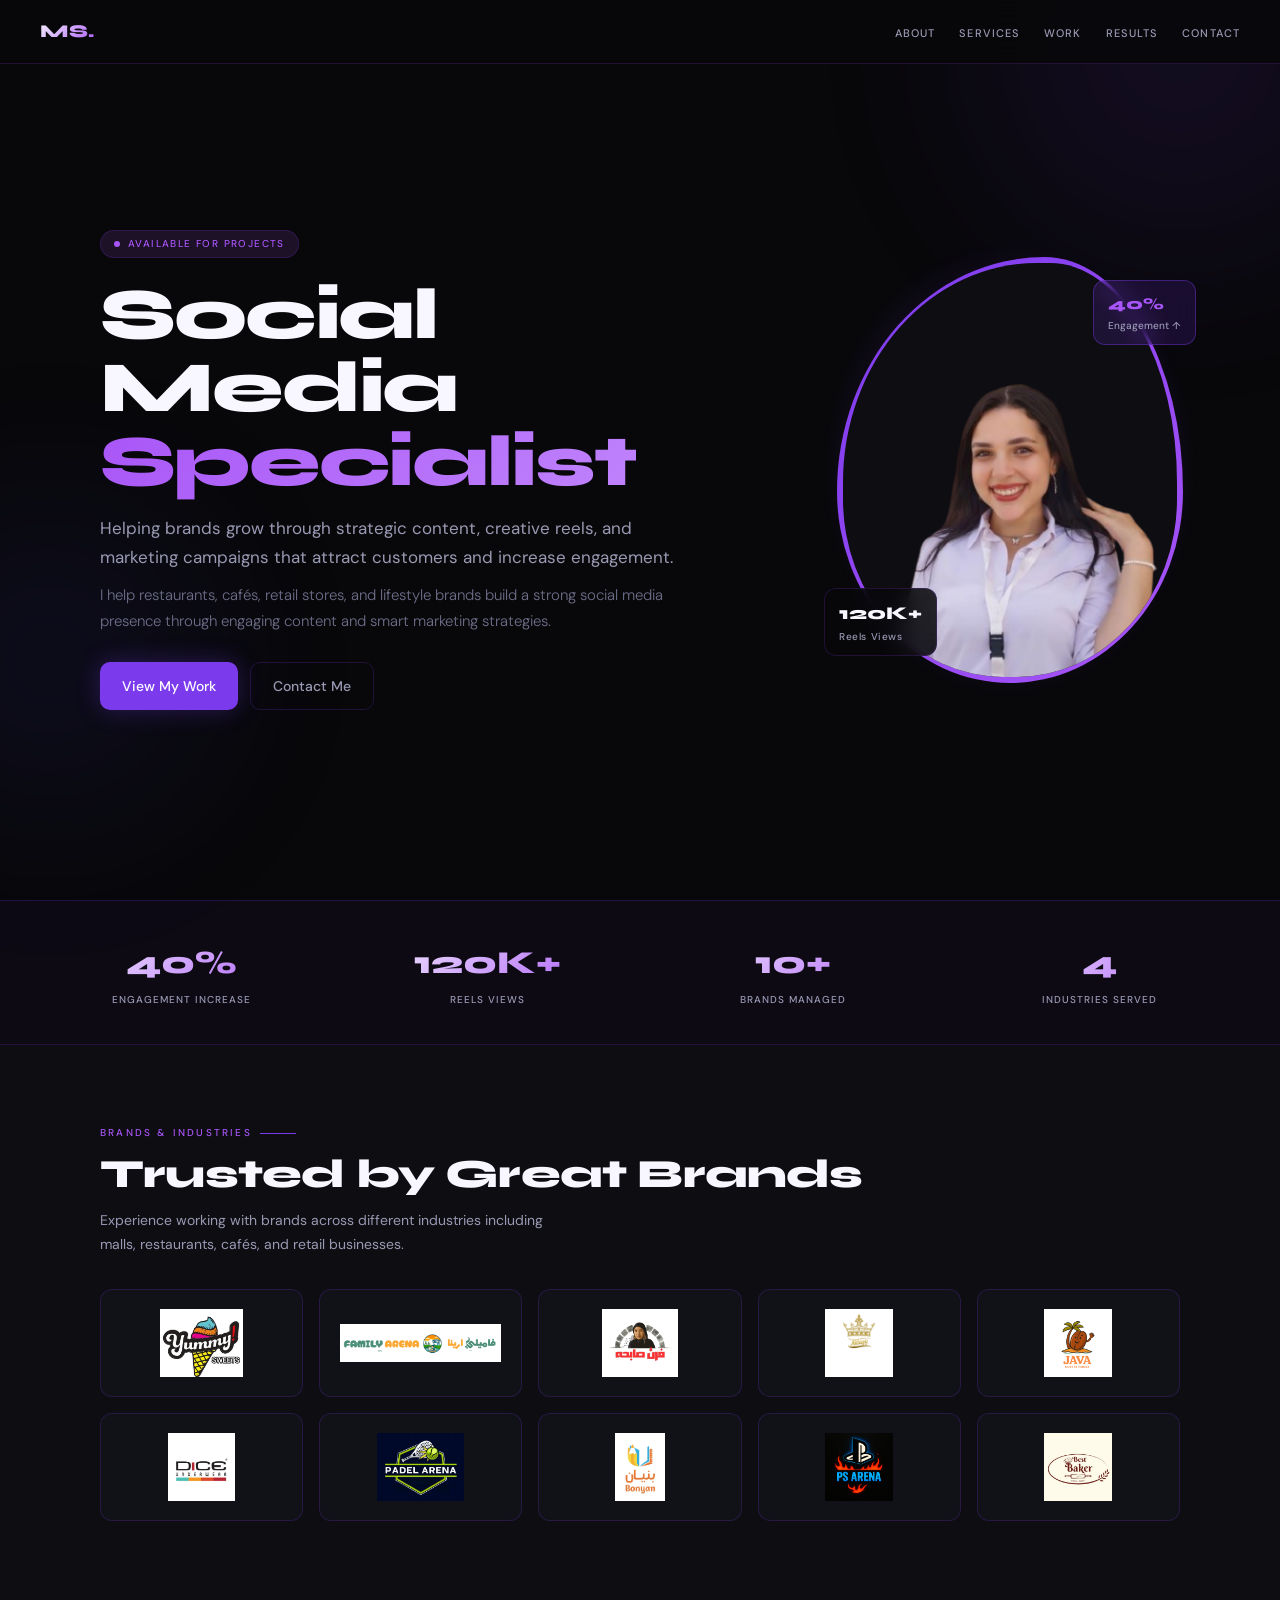
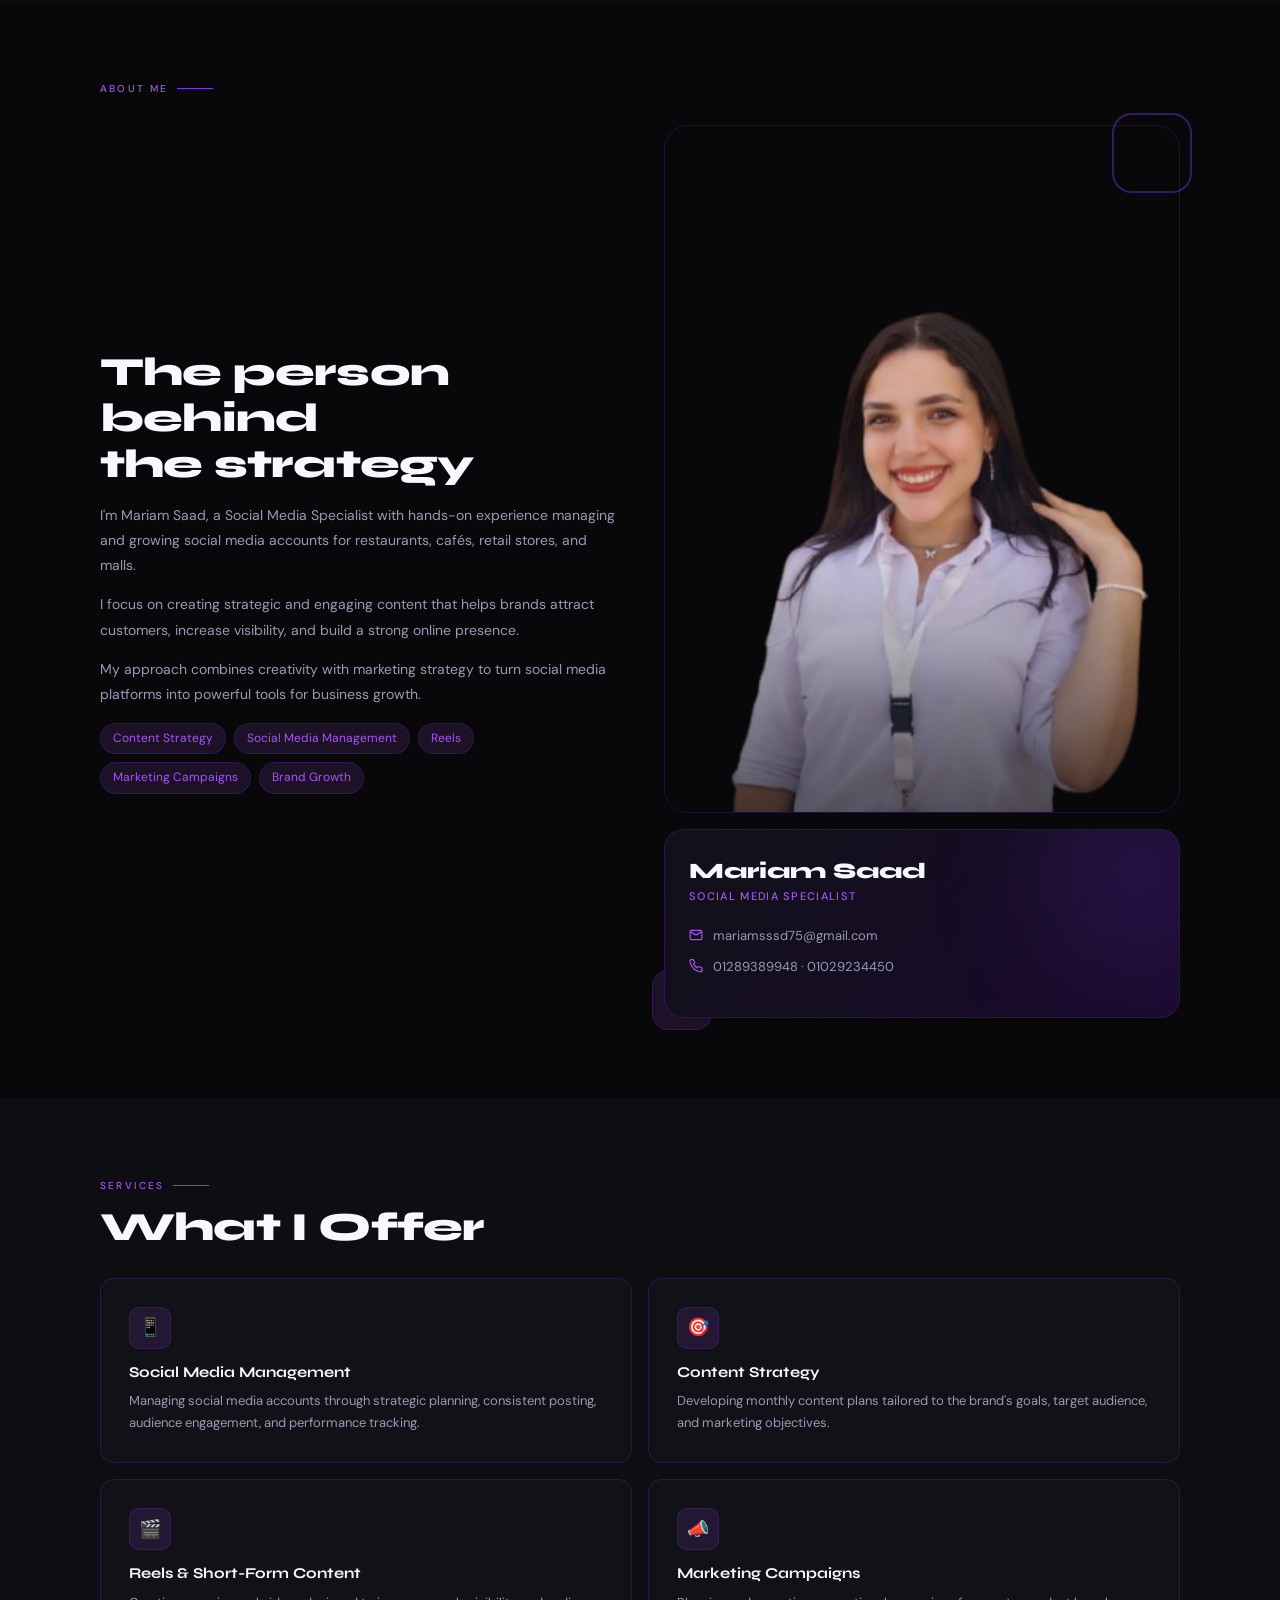
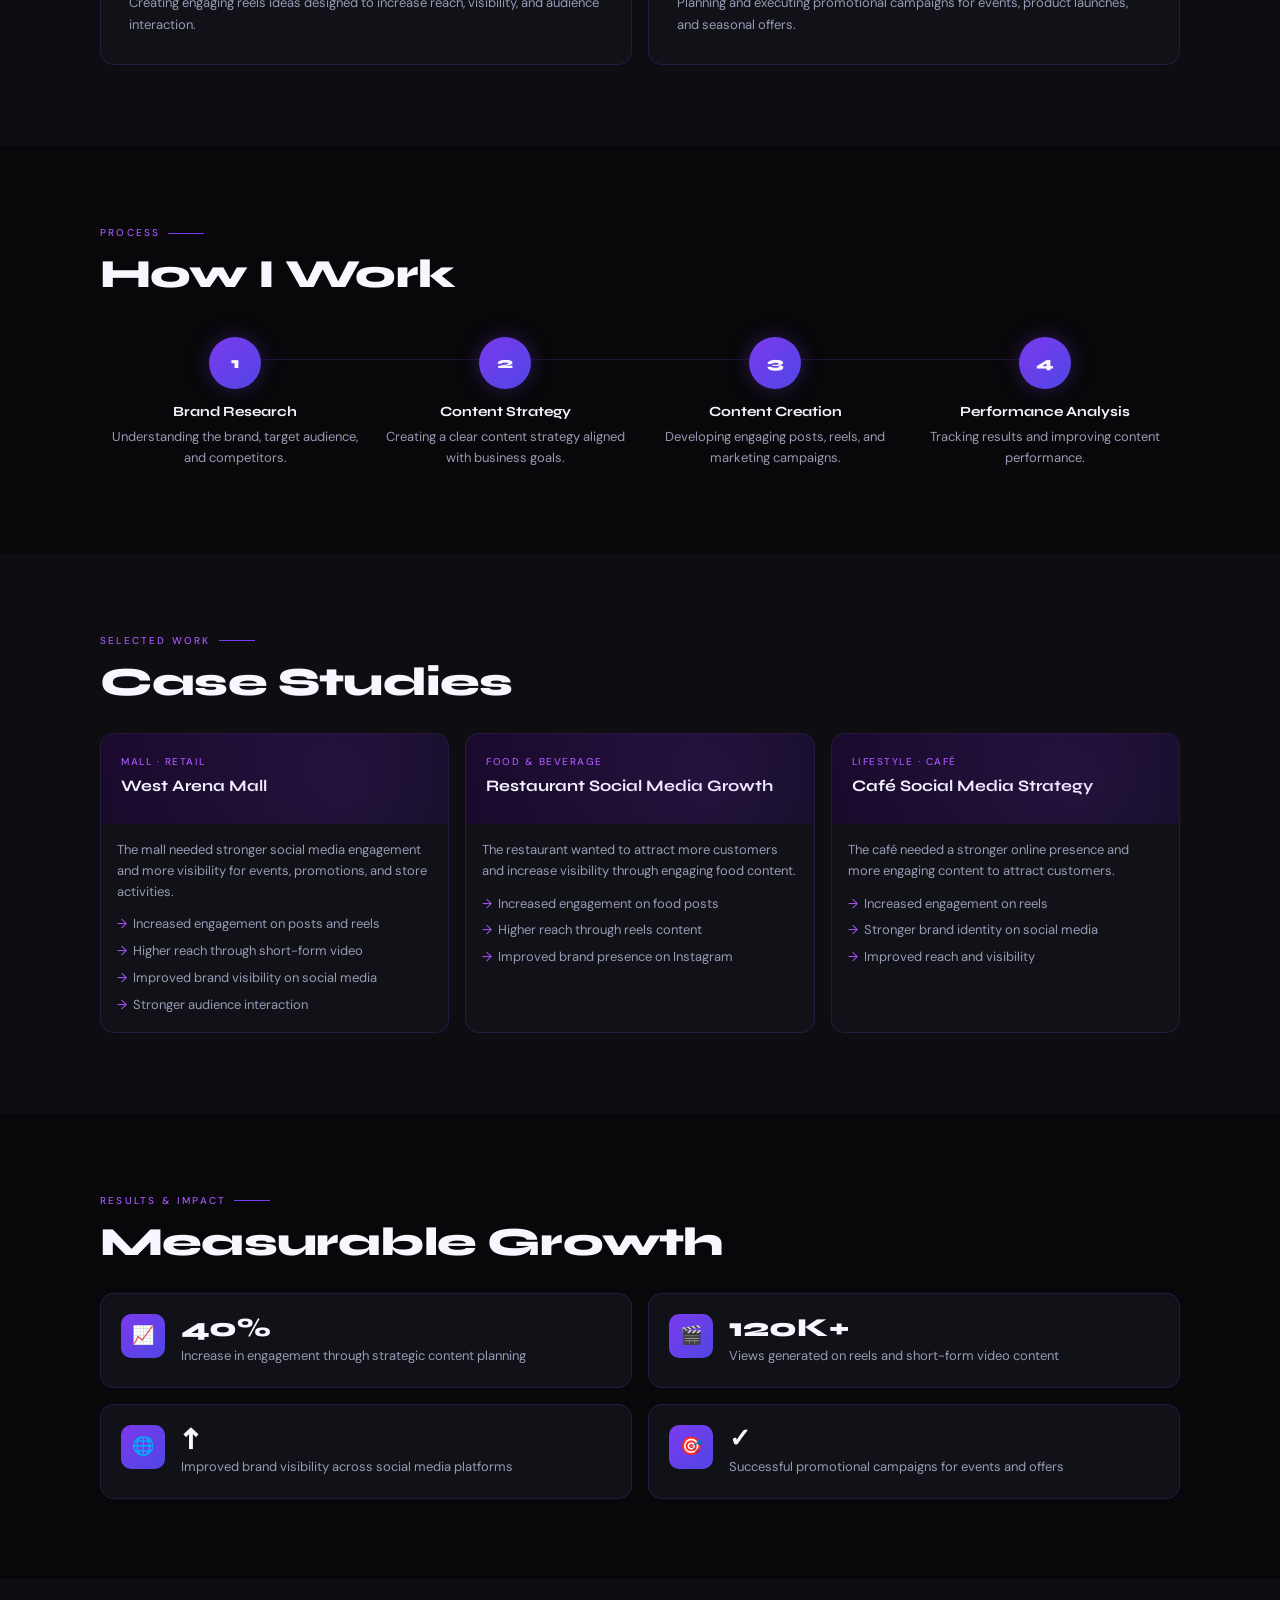
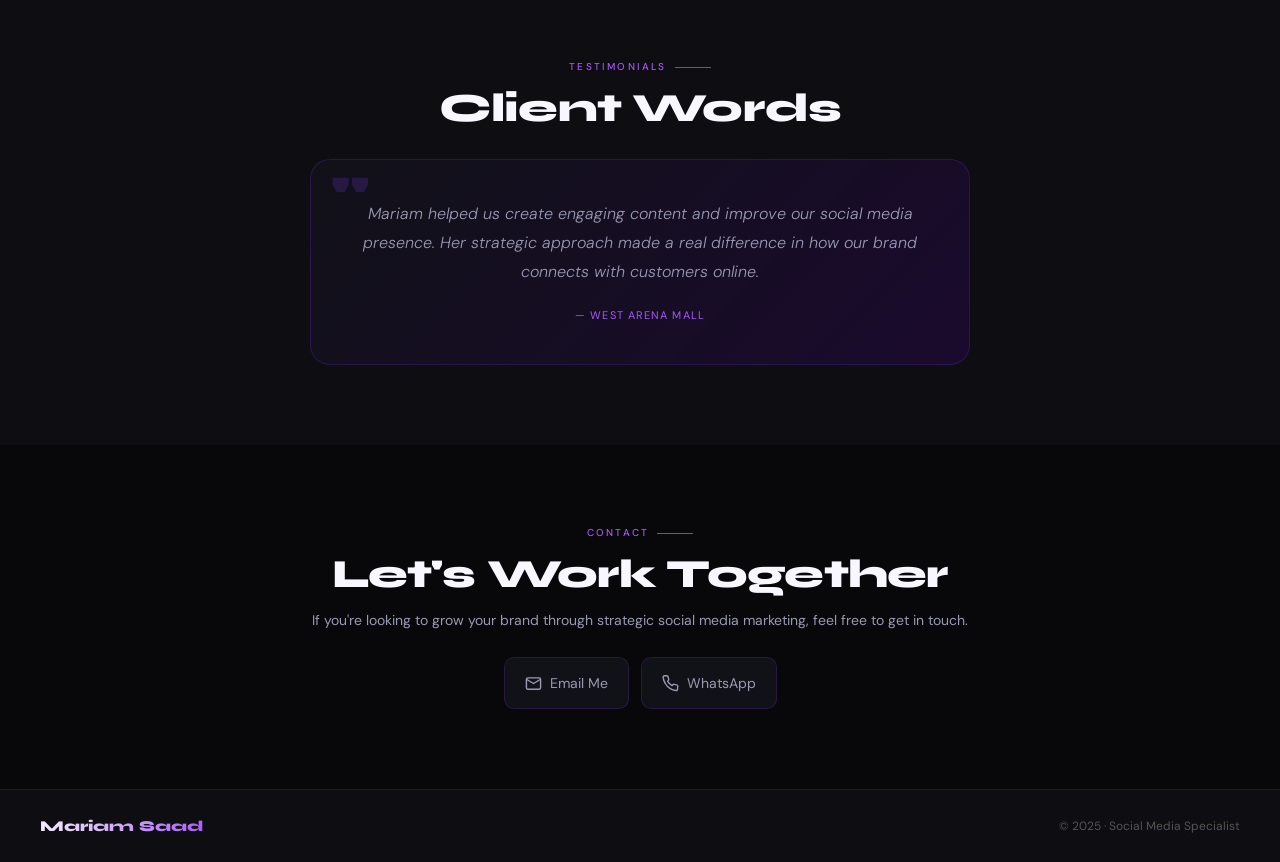
==== index.html @ 09b52653 "Update index.html" ====
<!DOCTYPE html>
<html lang="en">
<head>
<meta charset="UTF-8">
<meta name="viewport" content="width=device-width, initial-scale=1.0">
<title>Mariam Saad — Social Media Specialist</title>
<link rel="preconnect" href="https://fonts.googleapis.com">
<link rel="preconnect" href="https://fonts.gstatic.com" crossorigin>
<link href="https://fonts.googleapis.com/css2?family=Syne:wght@700;800&family=DM+Sans:opsz,wght@9..40,300;9..40,400;9..40,500&display=swap" rel="stylesheet">
<style>
:root {
  --black: #08080a;
  --deep: #0d0d12;
  --card: #111118;
  --purple: #7c3aed;
  --pl: #a855f7;
  --pg: rgba(124,58,237,.3);
  --ps: rgba(168,85,247,.12);
  --white: #f8f6ff;
  --gray: #9999b3;
  --border: rgba(124,58,237,.2);
  
  --fs-xs:   11px;
  --fs-sm:   13px;
  --fs-base: 15px;
  --fs-md:   17px;
  --fs-lg:   22px;
  --fs-xl:   28px;
  --fs-2xl:  36px;
  --fs-3xl:  48px;
  --fs-hero: 56px;
  
  --lh-tight: 1.05;
  --lh-snug:  1.3;
  --lh-norm:  1.6;
  --lh-loose: 1.8;
}
*{margin:0;padding:0;box-sizing:border-box;}
html{scroll-behavior:smooth;-webkit-text-size-adjust:100%;text-size-adjust:100%;}
body{
  background:var(--black);color:var(--white);
  font-family:'DM Sans','Segoe UI',system-ui,-apple-system,sans-serif;
  font-weight:400;font-size:var(--fs-base);
  line-height:var(--lh-norm);
  overflow-x:hidden;
  -webkit-font-smoothing:antialiased;
}


.blob{position:fixed;border-radius:50%;filter:blur(100px);pointer-events:none;z-index:0;opacity:.1;animation:drift 12s ease-in-out infinite alternate;}
.blob-1{width:400px;height:400px;background:var(--purple);top:-150px;right:-100px;}
.blob-2{width:300px;height:300px;background:#4f46e5;bottom:10%;left:-100px;animation-delay:-5s;}
@keyframes drift{to{transform:translate(25px,20px) scale(1.1);}}


nav{
  position:fixed;top:0;left:0;right:0;height:56px;
  display:flex;align-items:center;justify-content:space-between;
  padding:0 16px;z-index:100;
  background:rgba(8,8,10,.92);
  backdrop-filter:blur(20px);-webkit-backdrop-filter:blur(20px);
  border-bottom:1px solid var(--border);
}
.nav-logo{font-family:'Syne',sans-serif;font-weight:800;font-size:17px;letter-spacing:.04em;background:linear-gradient(135deg,var(--white),var(--pl));-webkit-background-clip:text;-webkit-text-fill-color:transparent;background-clip:text;}
.nav-links{display:none;gap:24px;list-style:none;}
.nav-links a{color:var(--gray);text-decoration:none;font-size:11px;font-weight:500;letter-spacing:.1em;text-transform:uppercase;transition:color .2s;}
.nav-links a:hover{color:var(--pl);}
.hamburger{display:flex;flex-direction:column;gap:5px;background:none;border:none;cursor:pointer;padding:8px;-webkit-tap-highlight-color:transparent;}
.hamburger span{display:block;width:22px;height:2px;background:var(--gray);border-radius:2px;transition:all .3s;}
.hamburger.open span:nth-child(1){transform:translateY(7px) rotate(45deg);}
.hamburger.open span:nth-child(2){opacity:0;}
.hamburger.open span:nth-child(3){transform:translateY(-7px) rotate(-45deg);}
.mobile-menu{
  position:fixed;top:56px;left:0;right:0;z-index:99;
  background:rgba(8,8,10,.97);backdrop-filter:blur(20px);-webkit-backdrop-filter:blur(20px);
  border-bottom:1px solid var(--border);
  transform:translateY(-110%);transition:transform .3s ease;
}
.mobile-menu.open{transform:translateY(0);}
.mobile-menu a{display:block;padding:14px 16px;color:var(--gray);text-decoration:none;font-size:13px;font-weight:500;letter-spacing:.08em;text-transform:uppercase;border-bottom:1px solid rgba(124,58,237,.1);}
.mobile-menu a:last-child{border-bottom:none;}
.mobile-menu a:active{color:var(--pl);}

@media(min-width:768px){
  nav{height:64px;padding:0 40px;}
  .nav-logo{font-size:18px;}
  .nav-links{display:flex;}
  .hamburger,.mobile-menu{display:none;}
}


section{position:relative;z-index:1;}
.si{max-width:1160px;margin:0 auto;padding:56px 16px;}
@media(min-width:768px){.si{padding:80px 40px;}}
.sl{font-size:10px;font-weight:500;letter-spacing:.22em;text-transform:uppercase;color:var(--pl);margin-bottom:10px;display:flex;align-items:center;gap:8px;}
.sl::after{content:'';flex:1;max-width:36px;height:1px;background:var(--purple);}
h2{font-family:'Syne',sans-serif;font-size:26px;font-weight:800;letter-spacing:-.02em;margin-bottom:12px;line-height:1.15;}
@media(min-width:600px){h2{font-size:32px;}}
@media(min-width:900px){h2{font-size:40px;}}



.hero{min-height:100vh;min-height:100svh;display:flex;align-items:center;padding:72px 16px 40px;max-width:1160px;margin:0 auto;}
@media(min-width:768px){.hero{padding:96px 40px 56px;}}
.hero-inner{display:flex;flex-direction:column;align-items:center;gap:40px;width:100%;}
@media(min-width:900px){.hero-inner{flex-direction:row;align-items:center;justify-content:space-between;gap:60px;}}


.hero-photo{flex-shrink:0;display:flex;justify-content:center;order:-1;}
@media(min-width:900px){.hero-photo{order:1;}}
.photo-wrap{
  position:relative;
  width:260px;height:320px;
}
@media(min-width:480px){.photo-wrap{width:300px;height:370px;}}
@media(min-width:900px){.photo-wrap{width:340px;height:420px;}}
.photo-glow{
  position:absolute;inset:-20px;
  background:radial-gradient(ellipse at center, rgba(124,58,237,.45) 0%, transparent 70%);
  border-radius:50%;
  z-index:0;
  animation:photoGlow 4s ease-in-out infinite alternate;
}
@keyframes photoGlow{from{opacity:.6;transform:scale(1);}to{opacity:1;transform:scale(1.06);}}
.photo-ring{
  position:absolute;inset:-3px;
  border-radius:60% 40% 50% 50% / 55% 55% 45% 45%;
  background:linear-gradient(135deg,var(--purple),var(--pl),#6366f1,var(--purple));
  background-size:300% 300%;
  animation:ringRotate 6s linear infinite;
  z-index:1;
}
@keyframes ringRotate{0%{background-position:0% 50%;}50%{background-position:100% 50%;}100%{background-position:0% 50%;}}
.photo-inner{
  position:absolute;inset:3px;
  border-radius:58% 38% 48% 48% / 53% 53% 43% 43%;
  overflow:hidden;
  z-index:2;
  background:var(--deep);
}
.photo-inner img{
  width:100%;height:100%;
  object-fit:cover;
  object-position:center top;
  display:block;
}
.photo-badge-1{
  position:absolute;bottom:24px;left:-16px;z-index:3;
  background:rgba(8,8,10,.85);
  backdrop-filter:blur(12px);-webkit-backdrop-filter:blur(12px);
  border:1px solid var(--border);border-radius:12px;
  padding:10px 14px;
  display:flex;align-items:center;gap:8px;
  white-space:nowrap;
}
.photo-badge-2{
  position:absolute;top:20px;right:-16px;z-index:3;
  background:rgba(124,58,237,.15);
  backdrop-filter:blur(12px);-webkit-backdrop-filter:blur(12px);
  border:1px solid rgba(124,58,237,.4);border-radius:12px;
  padding:10px 14px;
  white-space:nowrap;
}
.pb-num{font-family:'Syne',sans-serif;font-weight:800;font-size:18px;color:var(--white);}
.pb-label{font-size:10px;font-weight:500;color:var(--gray);letter-spacing:.06em;margin-top:1px;}
.pb2-num{font-family:'Syne',sans-serif;font-weight:800;font-size:16px;color:var(--pl);}
.pb2-label{font-size:10px;font-weight:500;color:var(--gray);margin-top:1px;}


.about-photo-wrap{
  position:relative;
  width:100%;max-width:340px;
  margin:0 auto;
}
@media(min-width:768px){.about-photo-wrap{max-width:100%;}}
.about-photo-frame{
  position:relative;
  border-radius:24px;overflow:hidden;
  aspect-ratio:3/4;
  border:1px solid var(--border);
}
.about-photo-frame img{width:100%;height:100%;object-fit:cover;object-position:center top;display:block;}
.about-photo-frame::after{
  content:'';position:absolute;inset:0;
  background:linear-gradient(to bottom, transparent 60%, rgba(8,8,10,.6));
}
.about-photo-deco{
  position:absolute;top:-12px;right:-12px;
  width:80px;height:80px;
  border:2px solid var(--purple);
  border-radius:20px;
  opacity:.4;
  z-index:0;
}
.about-photo-deco2{
  position:absolute;bottom:-12px;left:-12px;
  width:60px;height:60px;
  background:var(--ps);
  border:1px solid var(--border);
  border-radius:16px;
  z-index:0;
}
.hc{max-width:580px;width:100%;}
.badge{display:inline-flex;align-items:center;gap:8px;background:var(--ps);border:1px solid var(--border);border-radius:100px;padding:5px 13px;font-size:10px;font-weight:500;letter-spacing:.14em;text-transform:uppercase;color:var(--pl);margin-bottom:20px;}
.badge-dot{width:6px;height:6px;background:var(--pl);border-radius:50%;animation:pulse 2s infinite;}
@keyframes pulse{0%,100%{opacity:1;transform:scale(1)}50%{opacity:.5;transform:scale(1.4)}}
h1{font-family:'Syne',sans-serif;font-weight:800;font-size:42px;line-height:1.02;letter-spacing:-.03em;}
@media(min-width:480px){h1{font-size:52px;}}
@media(min-width:768px){h1{font-size:64px;}}
@media(min-width:1024px){h1{font-size:72px;}}
h1 em{font-style:normal;background:linear-gradient(135deg,var(--pl),#c084fc);-webkit-background-clip:text;-webkit-text-fill-color:transparent;background-clip:text;}
.hsub{margin-top:16px;font-size:15px;font-weight:400;line-height:1.7;color:var(--gray);}
@media(min-width:768px){.hsub{font-size:17px;}}
.hdesc{margin-top:10px;font-size:14px;font-weight:300;line-height:1.75;color:#6e6e8a;}
@media(min-width:768px){.hdesc{font-size:15px;}}
.hbtns{margin-top:28px;display:flex;gap:12px;flex-wrap:wrap;}
.btn1,.btn2{padding:13px 22px;border-radius:10px;font-family:'DM Sans',sans-serif;font-size:14px;font-weight:500;cursor:pointer;text-decoration:none;transition:all .25s;min-height:48px;display:inline-flex;align-items:center;justify-content:center;-webkit-tap-highlight-color:transparent;border:none;flex:1;min-width:130px;}
@media(min-width:480px){.btn1,.btn2{flex:0 0 auto;min-width:auto;}}
.btn1{background:var(--purple);color:#fff;box-shadow:0 0 24px var(--pg);}
.btn1:active{opacity:.85;}
.btn2{background:transparent;color:var(--gray);border:1px solid var(--border);}
.btn2:active{border-color:var(--pl);color:var(--pl);}


.stats{border-top:1px solid var(--border);border-bottom:1px solid var(--border);background:rgba(124,58,237,.04);padding:24px 16px;display:grid;grid-template-columns:repeat(2,1fr);gap:16px;}
@media(min-width:600px){.stats{grid-template-columns:repeat(4,1fr);padding:28px 40px;gap:24px;}}
.stat{text-align:center;padding:8px;}
.stn{font-family:'Syne',sans-serif;font-size:32px;font-weight:800;background:linear-gradient(135deg,var(--white),var(--pl));-webkit-background-clip:text;-webkit-text-fill-color:transparent;background-clip:text;}
.stl{font-size:10px;font-weight:500;color:var(--gray);letter-spacing:.1em;text-transform:uppercase;margin-top:4px;}


.csec{background:var(--deep);}
.cgrid{display:grid;grid-template-columns:repeat(2,1fr);gap:12px;margin-top:32px;}
@media(min-width:480px){.cgrid{grid-template-columns:repeat(3,1fr);}}
@media(min-width:900px){.cgrid{grid-template-columns:repeat(5,1fr);gap:16px;}}
.cc{background:var(--card);border:1px solid var(--border);border-radius:12px;padding:16px 12px;display:flex;align-items:center;justify-content:center;height:88px;transition:all .3s;position:relative;overflow:hidden;}
@media(min-width:768px){.cc{height:108px;padding:20px;}}
.cc img{max-width:100%;max-height:52px;object-fit:contain;}
@media(min-width:768px){.cc img{max-height:68px;}}
@media(hover:hover){.cc:hover{border-color:var(--purple);transform:translateY(-3px);box-shadow:0 8px 30px rgba(124,58,237,.18);}}


.agrid{display:grid;grid-template-columns:1fr;gap:28px;margin-top:28px;}
@media(min-width:768px){.agrid{grid-template-columns:1fr 1fr;gap:48px;align-items:center;}}
.at p{color:var(--gray);line-height:1.8;font-size:14px;font-weight:400;margin-bottom:14px;}
.tags{display:flex;gap:8px;flex-wrap:wrap;margin-top:16px;}
.tag{padding:5px 12px;border:1px solid var(--border);border-radius:100px;font-size:12px;font-weight:400;color:var(--pl);background:var(--ps);}
.avis{position:relative;background:linear-gradient(135deg,var(--card),#1a0a2e);border:1px solid var(--border);border-radius:20px;padding:28px 24px;overflow:hidden;}
.avis::before{content:'';position:absolute;width:160px;height:160px;background:var(--purple);border-radius:50%;filter:blur(70px);top:-40px;right:-40px;opacity:.25;}
.aname{font-family:'Syne',sans-serif;font-size:22px;font-weight:800;margin-bottom:4px;line-height:1.2;}
.arole{color:var(--pl);font-size:11px;font-weight:500;letter-spacing:.12em;text-transform:uppercase;margin-bottom:20px;}
.aci{display:flex;align-items:flex-start;gap:10px;color:var(--gray);font-size:13px;font-weight:400;line-height:1.5;margin-bottom:12px;word-break:break-word;}
.aci svg{color:var(--pl);flex-shrink:0;margin-top:2px;}


.ssec{background:var(--deep);}
.sgrid{display:grid;grid-template-columns:1fr;gap:12px;margin-top:28px;}
@media(min-width:600px){.sgrid{grid-template-columns:repeat(2,1fr);gap:16px;}}
.sc{background:var(--card);border:1px solid var(--border);border-radius:14px;padding:20px;transition:border-color .3s;position:relative;overflow:hidden;}
@media(min-width:768px){.sc{padding:28px;}}
.sc::after{content:'';position:absolute;left:0;top:0;width:3px;height:0;background:linear-gradient(to bottom,var(--pl),var(--purple));transition:height .4s;border-radius:3px 0 0 3px;}
@media(hover:hover){.sc:hover{border-color:var(--purple);}.sc:hover::after{height:100%;}}
.si2{width:42px;height:42px;background:var(--ps);border:1px solid var(--border);border-radius:10px;display:flex;align-items:center;justify-content:center;margin-bottom:14px;font-size:18px;}
.st{font-family:'Syne',sans-serif;font-weight:700;font-size:15px;line-height:1.3;margin-bottom:8px;}
.sd{color:var(--gray);font-size:13px;font-weight:400;line-height:1.7;}


.ptk{display:grid;grid-template-columns:repeat(2,1fr);gap:20px;margin-top:36px;position:relative;}
@media(min-width:768px){
  .ptk{grid-template-columns:repeat(4,1fr);gap:0;}
  .ptk::before{content:'';position:absolute;top:26px;left:12%;right:12%;height:1px;background:var(--border);}
}
.ps2{text-align:center;padding:4px;}
.snum{width:52px;height:52px;border-radius:50%;background:linear-gradient(135deg,var(--purple),#4f46e5);display:flex;align-items:center;justify-content:center;font-family:'Syne',sans-serif;font-weight:800;font-size:16px;margin:0 auto 14px;box-shadow:0 0 20px var(--pg);position:relative;z-index:1;}
.stit{font-family:'Syne',sans-serif;font-weight:700;font-size:14px;line-height:1.3;margin-bottom:6px;}
.sds{color:var(--gray);font-size:13px;font-weight:400;line-height:1.6;}


.wsec{background:var(--deep);}
.wgrid{display:grid;grid-template-columns:1fr;gap:12px;margin-top:28px;}
@media(min-width:600px){.wgrid{grid-template-columns:repeat(2,1fr);gap:16px;}}
@media(min-width:900px){.wgrid{grid-template-columns:repeat(3,1fr);}}
.wc{background:var(--card);border:1px solid var(--border);border-radius:14px;overflow:hidden;transition:all .3s;}
@media(hover:hover){.wc:hover{border-color:var(--purple);transform:translateY(-4px);box-shadow:0 16px 40px rgba(124,58,237,.15);}}
.wct{padding:20px;background:linear-gradient(135deg,#1a0a2e,#0d0a1e);min-height:90px;position:relative;overflow:hidden;}
.wct::after{content:'';position:absolute;inset:0;background:radial-gradient(circle at 70% 50%,var(--ps),transparent);}
.wl{font-size:10px;font-weight:500;letter-spacing:.15em;text-transform:uppercase;color:var(--pl);margin-bottom:6px;}
.wtit{font-family:'Syne',sans-serif;font-weight:700;font-size:16px;line-height:1.3;}
.wb{padding:16px;}
.wch{font-size:13px;font-weight:400;color:var(--gray);line-height:1.6;margin-bottom:12px;}
.wrs{display:flex;flex-direction:column;gap:6px;}
.wri{display:flex;align-items:flex-start;gap:6px;font-size:13px;font-weight:400;color:var(--gray);}
.wri::before{content:'→';color:var(--pl);flex-shrink:0;}


.rgrid{display:grid;grid-template-columns:1fr;gap:12px;margin-top:28px;}
@media(min-width:500px){.rgrid{grid-template-columns:repeat(2,1fr);gap:16px;}}
.rc{background:var(--card);border:1px solid var(--border);border-radius:14px;padding:20px;display:flex;align-items:flex-start;gap:16px;transition:border-color .3s;}
@media(hover:hover){.rc:hover{border-color:var(--purple);}}
.ri{width:44px;height:44px;flex-shrink:0;background:linear-gradient(135deg,var(--purple),#4f46e5);border-radius:10px;display:flex;align-items:center;justify-content:center;font-size:18px;}
.rn{font-family:'Syne',sans-serif;font-size:26px;font-weight:800;line-height:1.1;}
.rt{color:var(--gray);font-size:13px;font-weight:400;line-height:1.6;margin-top:4px;}


.tsec{background:var(--deep);}
.tc{background:linear-gradient(135deg,var(--card),#1a0a2e);border:1px solid var(--border);border-radius:20px;padding:28px 24px;max-width:660px;margin:28px auto 0;text-align:center;position:relative;}
@media(min-width:600px){.tc{padding:40px;}}
.qm{font-family:'Syne',sans-serif;font-size:64px;font-weight:800;color:var(--purple);opacity:.2;position:absolute;top:8px;left:20px;line-height:1;}
.tt{font-size:15px;font-weight:300;line-height:1.8;color:var(--gray);font-style:italic;}
@media(min-width:600px){.tt{font-size:16px;}}


.ctsec{text-align:center;padding:56px 16px;max-width:760px;margin:0 auto;}
@media(min-width:768px){.ctsec{padding:80px 40px;}}
.cls{display:flex;flex-direction:column;gap:10px;margin-top:24px;}
@media(min-width:480px){.cls{flex-direction:row;flex-wrap:wrap;justify-content:center;gap:12px;}}
.cl{display:flex;align-items:center;justify-content:center;gap:8px;padding:14px 20px;background:var(--card);border:1px solid var(--border);border-radius:10px;color:var(--gray);text-decoration:none;font-size:14px;min-height:50px;-webkit-tap-highlight-color:transparent;transition:all .2s;}
.cl:active{border-color:var(--pl);color:var(--pl);}
@media(hover:hover){.cl:hover{border-color:var(--pl);color:var(--pl);}}


.mo{position:fixed;inset:0;background:rgba(8,8,10,.9);backdrop-filter:blur(12px);-webkit-backdrop-filter:blur(12px);z-index:200;display:none;align-items:flex-end;justify-content:center;}
@media(min-width:600px){.mo{align-items:center;padding:16px;}}
.mo.active{display:flex;}
.md{background:var(--card);border:1px solid var(--border);border-radius:20px 20px 0 0;padding:20px 16px 32px;width:100%;max-width:560px;position:relative;max-height:92svh;overflow-y:auto;animation:slideUp .3s ease;}
@media(min-width:600px){.md{border-radius:20px;width:92%;animation:fadeUp .3s ease;padding:32px;}}
@keyframes slideUp{from{transform:translateY(100%);}to{transform:translateY(0);}}
@keyframes fadeUp{from{opacity:0;transform:translateY(20px);}to{opacity:1;transform:translateY(0);}}
.mh{width:36px;height:4px;background:rgba(255,255,255,.15);border-radius:2px;margin:0 auto 20px;}
@media(min-width:600px){.mh{display:none;}}
.mc{position:absolute;top:14px;right:14px;background:rgba(255,255,255,.08);border:none;color:var(--gray);width:30px;height:30px;border-radius:50%;display:flex;align-items:center;justify-content:center;cursor:pointer;font-size:13px;}
.md h3{font-family:'Syne',sans-serif;font-weight:800;font-size:18px;line-height:1.2;margin-bottom:16px;}
.mci{display:flex;align-items:center;gap:10px;padding:14px;background:rgba(124,58,237,.07);border:1px solid var(--border);border-radius:10px;margin-bottom:10px;text-decoration:none;color:var(--gray);font-size:14px;font-weight:400;min-height:52px;-webkit-tap-highlight-color:transparent;transition:all .2s;}
.mci:active{border-color:var(--purple);color:var(--pl);}
@media(hover:hover){.mci:hover{border-color:var(--purple);color:var(--pl);}}


.wmd{background:var(--card);border:1px solid var(--border);border-radius:20px 20px 0 0;padding:20px 16px 32px;width:100%;max-width:880px;max-height:93svh;overflow-y:auto;position:relative;animation:slideUp .3s ease;}
@media(min-width:600px){.wmd{border-radius:20px;width:96%;animation:fadeUp .3s ease;padding:32px;}}
.wmd h3{font-family:'Syne',sans-serif;font-weight:800;font-size:20px;line-height:1.2;margin-bottom:6px;}
@media(min-width:600px){.wmd h3{font-size:24px;}}
.wmg{display:grid;grid-template-columns:1fr;gap:16px;margin-top:20px;}
@media(min-width:560px){.wmg{grid-template-columns:1fr 1fr;gap:24px;}}
.wms h4{font-family:'Syne',sans-serif;font-weight:700;margin-bottom:8px;color:var(--pl);font-size:10px;font-weight:600;text-transform:uppercase;letter-spacing:.12em;}
.wms p{color:var(--gray);font-size:13px;font-weight:400;line-height:1.7;}
.wms ul{list-style:none;}
.wms ul li{color:var(--gray);font-size:13px;font-weight:400;padding:3px 0;display:flex;gap:6px;}
.wms ul li::before{content:'◆';color:var(--pl);font-size:7px;margin-top:5px;flex-shrink:0;}


footer{border-top:1px solid var(--border);padding:20px 16px;display:flex;flex-direction:column;align-items:center;gap:4px;background:var(--deep);text-align:center;}
@media(min-width:600px){footer{flex-direction:row;justify-content:space-between;padding:24px 40px;}}
.fn{font-family:'Syne',sans-serif;font-weight:800;font-size:15px;background:linear-gradient(135deg,var(--white),var(--pl));-webkit-background-clip:text;-webkit-text-fill-color:transparent;background-clip:text;}
footer p{color:#555;font-size:12px;font-weight:400;}
</style>
</head>
<body>

<div class="blob blob-1"></div>
<div class="blob blob-2"></div>

<nav>
  <div class="nav-logo">MS.</div>
  <ul class="nav-links">
    <li><a href="#about">About</a></li>
    <li><a href="#services">Services</a></li>
    <li><a href="#work">Work</a></li>
    <li><a href="#results">Results</a></li>
    <li><a href="#contact">Contact</a></li>
  </ul>
  <button class="hamburger" id="hbg" aria-label="Menu">
    <span></span><span></span><span></span>
  </button>
</nav>

<div class="mobile-menu" id="mm">
  <a href="#about" onclick="cm()">About</a>
  <a href="#services" onclick="cm()">Services</a>
  <a href="#work" onclick="cm()">Work</a>
  <a href="#results" onclick="cm()">Results</a>
  <a href="#contact" onclick="cm()">Contact</a>
</div>


<section>
<div class="hero">
  <div class="hero-inner">
    <div class="hc">
      <div class="badge"><span class="badge-dot"></span> Available for projects</div>
      <h1>Social Media<br><em>Specialist</em></h1>
      <p class="hsub">Helping brands grow through strategic content, creative reels, and marketing campaigns that attract customers and increase engagement.</p>
      <p class="hdesc">I help restaurants, cafés, retail stores, and lifestyle brands build a strong social media presence through engaging content and smart marketing strategies.</p>
      <div class="hbtns">
        <button class="btn1" onclick="document.getElementById('wmo').classList.add('active')">View My Work</button>
        <button class="btn2" onclick="document.getElementById('cmo').classList.add('active')">Contact Me</button>
      </div>
    </div>
    <div class="hero-photo">
      <div class="photo-wrap">
        <div class="photo-glow"></div>
        <div class="photo-ring"></div>
        <div class="photo-inner">
          <img src="[data-uri]" alt="Mariam Saad">
        </div>
        <div class="photo-badge-1">
          <div>
            <div class="pb-num">120K+</div>
            <div class="pb-label">Reels Views</div>
          </div>
        </div>
        <div class="photo-badge-2">
          <div class="pb2-num">40%</div>
          <div class="pb2-label">Engagement ↑</div>
        </div>
      </div>
    </div>
  </div>
</div>
</section>


<div class="stats">
  <div class="stat"><div class="stn">40%</div><div class="stl">Engagement Increase</div></div>
  <div class="stat"><div class="stn">120K+</div><div class="stl">Reels Views</div></div>
  <div class="stat"><div class="stn">10+</div><div class="stl">Brands Managed</div></div>
  <div class="stat"><div class="stn">4</div><div class="stl">Industries Served</div></div>
</div>


<section class="csec">
<div class="si">
  <div class="sl">Brands &amp; Industries</div>
  <h2>Trusted by Great Brands</h2>
  <p style="color:var(--gray);max-width:480px;font-size:14px;line-height:1.7">Experience working with brands across different industries including malls, restaurants, cafés, and retail businesses.</p>
  <div class="cgrid">
    <div class="cc"><img src="[data-uri]" alt="Yummy Sweets"></div>
    <div class="cc"><img src="[data-uri]" alt="Family Arena"></div>
    <div class="cc"><img src="[data-uri]" alt="Forn Sabeha"></div>
    <div class="cc"><img src="[data-uri]" alt="Aklagy"></div>
    <div class="cc"><img src="[data-uri]" alt="Java Coffee House"></div>
    <div class="cc"><img src="[data-uri]" alt="Dice Underwear"></div>
    <div class="cc"><img src="[data-uri]" alt="Padel Arena"></div>
    <div class="cc"><img src="[data-uri]" alt="Bonyan"></div>
    <div class="cc"><img src="[data-uri]" alt="PS Arena"></div>
    <div class="cc"><img src="[data-uri]" alt="Best Baker"></div>
  </div>
</div>
</section>


<section id="about">
<div class="si">
  <div class="sl">About Me</div>
  <div class="agrid">
    <div class="at">
      <h2>The person behind<br>the strategy</h2>
      <p style="margin-top:16px">I'm Mariam Saad, a Social Media Specialist with hands-on experience managing and growing social media accounts for restaurants, cafés, retail stores, and malls.</p>
      <p>I focus on creating strategic and engaging content that helps brands attract customers, increase visibility, and build a strong online presence.</p>
      <p>My approach combines creativity with marketing strategy to turn social media platforms into powerful tools for business growth.</p>
      <div class="tags">
        <span class="tag">Content Strategy</span>
        <span class="tag">Social Media Management</span>
        <span class="tag">Reels</span>
        <span class="tag">Marketing Campaigns</span>
        <span class="tag">Brand Growth</span>
      </div>
    </div>
    <div style="position:relative">
      <div class="about-photo-deco"></div>
      <div class="about-photo-deco2"></div>
      <div class="about-photo-wrap">
        <div class="about-photo-frame">
          <img src="[data-uri]" alt="Mariam Saad">
        </div>
      </div>
      <div class="avis" style="margin-top:16px;">
        <div class="aname">Mariam Saad</div>
        <div class="arole">Social Media Specialist</div>
        <div class="aci"><svg width="14" height="14" viewBox="0 0 24 24" fill="none" stroke="currentColor" stroke-width="2"><path d="M4 4h16c1.1 0 2 .9 2 2v12c0 1.1-.9 2-2 2H4c-1.1 0-2-.9-2-2V6c0-1.1.9-2 2-2z"/><polyline points="22,6 12,12 2,6"/></svg>mariamsssd75@gmail.com</div>
        <div class="aci"><svg width="14" height="14" viewBox="0 0 24 24" fill="none" stroke="currentColor" stroke-width="2"><path d="M22 16.92v3a2 2 0 0 1-2.18 2 19.79 19.79 0 0 1-8.63-3.07A19.5 19.5 0 0 1 4.69 12 19.79 19.79 0 0 1 1.61 3.41 2 2 0 0 1 3.6 1h3a2 2 0 0 1 2 1.72 12.84 12.84 0 0 0 .7 2.81 2 2 0 0 1-.45 2.11L8.09 8.91a16 16 0 0 0 6 6l1.27-1.27a2 2 0 0 1 2.11-.45 12.84 12.84 0 0 0 2.81.7A2 2 0 0 1 22 16.92z"/></svg>01289389948 · 01029234450</div>
        
      </div>
    </div>
  </div>
</div>
</section>


<section id="services" class="ssec">
<div class="si">
  <div class="sl">Services</div>
  <h2>What I Offer</h2>
  <div class="sgrid">
    <div class="sc"><div class="si2">📱</div><div class="st">Social Media Management</div><p class="sd">Managing social media accounts through strategic planning, consistent posting, audience engagement, and performance tracking.</p></div>
    <div class="sc"><div class="si2">🎯</div><div class="st">Content Strategy</div><p class="sd">Developing monthly content plans tailored to the brand's goals, target audience, and marketing objectives.</p></div>
    <div class="sc"><div class="si2">🎬</div><div class="st">Reels &amp; Short-Form Content</div><p class="sd">Creating engaging reels ideas designed to increase reach, visibility, and audience interaction.</p></div>
    <div class="sc"><div class="si2">📣</div><div class="st">Marketing Campaigns</div><p class="sd">Planning and executing promotional campaigns for events, product launches, and seasonal offers.</p></div>
  </div>
</div>
</section>


<section>
<div class="si">
  <div class="sl">Process</div>
  <h2>How I Work</h2>
  <div class="ptk">
    <div class="ps2"><div class="snum">1</div><div class="stit">Brand Research</div><p class="sds">Understanding the brand, target audience, and competitors.</p></div>
    <div class="ps2"><div class="snum">2</div><div class="stit">Content Strategy</div><p class="sds">Creating a clear content strategy aligned with business goals.</p></div>
    <div class="ps2"><div class="snum">3</div><div class="stit">Content Creation</div><p class="sds">Developing engaging posts, reels, and marketing campaigns.</p></div>
    <div class="ps2"><div class="snum">4</div><div class="stit">Performance Analysis</div><p class="sds">Tracking results and improving content performance.</p></div>
  </div>
</div>
</section>


<section id="work" class="wsec">
<div class="si">
  <div class="sl">Selected Work</div>
  <h2>Case Studies</h2>
  <div class="wgrid">
    <div class="wc">
      <div class="wct"><div class="wl">Mall · Retail</div><div class="wtit">West Arena Mall</div></div>
      <div class="wb">
        <p class="wch">The mall needed stronger social media engagement and more visibility for events, promotions, and store activities.</p>
        <div class="wrs">
          <div class="wri">Increased engagement on posts and reels</div>
          <div class="wri">Higher reach through short-form video</div>
          <div class="wri">Improved brand visibility on social media</div>
          <div class="wri">Stronger audience interaction</div>
        </div>
      </div>
    </div>
    <div class="wc">
      <div class="wct"><div class="wl">Food &amp; Beverage</div><div class="wtit">Restaurant Social Media Growth</div></div>
      <div class="wb">
        <p class="wch">The restaurant wanted to attract more customers and increase visibility through engaging food content.</p>
        <div class="wrs">
          <div class="wri">Increased engagement on food posts</div>
          <div class="wri">Higher reach through reels content</div>
          <div class="wri">Improved brand presence on Instagram</div>
        </div>
      </div>
    </div>
    <div class="wc">
      <div class="wct"><div class="wl">Lifestyle · Café</div><div class="wtit">Café Social Media Strategy</div></div>
      <div class="wb">
        <p class="wch">The café needed a stronger online presence and more engaging content to attract customers.</p>
        <div class="wrs">
          <div class="wri">Increased engagement on reels</div>
          <div class="wri">Stronger brand identity on social media</div>
          <div class="wri">Improved reach and visibility</div>
        </div>
      </div>
    </div>
  </div>
</div>
</section>


<section id="results">
<div class="si">
  <div class="sl">Results &amp; Impact</div>
  <h2>Measurable Growth</h2>
  <div class="rgrid">
    <div class="rc"><div class="ri">📈</div><div><div class="rn">40%</div><div class="rt">Increase in engagement through strategic content planning</div></div></div>
    <div class="rc"><div class="ri">🎬</div><div><div class="rn">120K+</div><div class="rt">Views generated on reels and short-form video content</div></div></div>
    <div class="rc"><div class="ri">🌐</div><div><div class="rn">↑</div><div class="rt">Improved brand visibility across social media platforms</div></div></div>
    <div class="rc"><div class="ri">🎯</div><div><div class="rn">✓</div><div class="rt">Successful promotional campaigns for events and offers</div></div></div>
  </div>
</div>
</section>


<section class="tsec">
<div class="si" style="text-align:center">
  <div class="sl" style="justify-content:center">Testimonials</div>
  <h2>Client Words</h2>
  <div class="tc">
    <div class="qm">"</div>
    <p class="tt">Mariam helped us create engaging content and improve our social media presence. Her strategic approach made a real difference in how our brand connects with customers online.</p>
    <p style="margin-top:20px;color:var(--pl);font-size:11px;letter-spacing:.1em;text-transform:uppercase">— West Arena Mall</p>
  </div>
</div>
</section>


<section id="contact">
<div class="ctsec">
  <div class="sl" style="justify-content:center">Contact</div>
  <h2>Let's Work Together</h2>
  <p style="color:var(--gray);margin-top:12px;font-size:14px;line-height:1.7">If you're looking to grow your brand through strategic social media marketing, feel free to get in touch.</p>
  <div class="cls">
    <a href="mailto:mariamsssd75@gmail.com" class="cl">
      <svg width="17" height="17" viewBox="0 0 24 24" fill="none" stroke="currentColor" stroke-width="2"><path d="M4 4h16c1.1 0 2 .9 2 2v12c0 1.1-.9 2-2 2H4c-1.1 0-2-.9-2-2V6c0-1.1.9-2 2-2z"/><polyline points="22,6 12,12 2,6"/></svg>
      Email Me
    </a>
    <a href="https://wa.me/201289389948" target="_blank" class="cl">
      <svg width="17" height="17" viewBox="0 0 24 24" fill="none" stroke="currentColor" stroke-width="2"><path d="M22 16.92v3a2 2 0 0 1-2.18 2 19.79 19.79 0 0 1-8.63-3.07A19.5 19.5 0 0 1 4.69 12 19.79 19.79 0 0 1 1.61 3.41 2 2 0 0 1 3.6 1h3a2 2 0 0 1 2 1.72 12.84 12.84 0 0 0 .7 2.81 2 2 0 0 1-.45 2.11L8.09 8.91a16 16 0 0 0 6 6l1.27-1.27a2 2 0 0 1 2.11-.45 12.84 12.84 0 0 0 2.81.7A2 2 0 0 1 22 16.92z"/></svg>
      WhatsApp
    </a>
    
  </div>
</div>
</section>

<footer>
  <div class="fn">Mariam Saad</div>
  <p>© 2025 · Social Media Specialist</p>
</footer>


<div class="mo" id="cmo" onclick="if(event.target===this)this.classList.remove('active')">
  <div class="md">
    <div class="mh"></div>
    <button class="mc" onclick="document.getElementById('cmo').classList.remove('active')">✕</button>
    <h3>Get in Touch 👋</h3>
    <a href="mailto:mariamsssd75@gmail.com" class="mci"><span>📧</span> <span class="__cf_email__" data-cfemail="452824372c2428363636217270052228242c296b262a28">mariamsssd75@gmail.com</span></a>
    <a href="https://wa.me/201289389948" target="_blank" class="mci"><span>📱</span> WhatsApp · 01289389948</a>
    <a href="https://wa.me/201029234450" target="_blank" class="mci"><span>📱</span> WhatsApp · 01029234450</a>
  </div>
</div>


<div class="mo" id="wmo" onclick="if(event.target===this)this.classList.remove('active')">
  <div class="wmd">
    <div class="mh"></div>
    <button class="mc" onclick="document.getElementById('wmo').classList.remove('active')">✕</button>
    <p style="color:var(--pl);font-size:11px;letter-spacing:.15em;text-transform:uppercase;margin-bottom:6px">Selected Work</p>
    <h3>West Arena Mall</h3>
    <p style="color:var(--gray);font-size:13px;margin-top:8px;line-height:1.7">Managed social media content for the mall including event coverage, promotional campaigns, and engaging posts designed to increase brand visibility and audience interaction.</p>
    <div class="wmg">
      <div class="wms"><h4>The Challenge</h4><p>The mall needed stronger social media engagement and more visibility for events, promotions, and store activities.</p></div>
      <div class="wms"><h4>Strategy Focus</h4><ul><li>Event coverage</li><li>Promotional campaigns</li><li>Interactive posts</li><li>Reels showcasing mall experience</li></ul></div>
      <div class="wms"><h4>Content Execution</h4><ul><li>Reels highlighting events</li><li>Promotional posts for stores</li><li>Carousel posts for activities</li><li>Interactive engagement posts</li></ul></div>
      <div class="wms"><h4>Results Achieved</h4><ul><li>Increased engagement on posts</li><li>Higher reach through video</li><li>Improved brand visibility</li><li>Stronger audience interaction</li></ul></div>
    </div>
    <div style="margin-top:20px;padding-top:16px;border-top:1px solid var(--border)">
      <p style="color:var(--pl);font-size:11px;letter-spacing:.15em;text-transform:uppercase;margin-bottom:10px">Content Types</p>
      <div style="display:flex;gap:8px;flex-wrap:wrap">
        <span class="tag">Post designs</span><span class="tag">Carousel posts</span><span class="tag">Reels</span><span class="tag">Campaign visuals</span><span class="tag">Event coverage</span>
      </div>
    </div>
  </div>
</div>

<script data-cfasync="false" src="/cdn-cgi/scripts/5c5dd728/cloudflare-static/email-decode.min.js"></script><script>

var hbg=document.getElementById('hbg'),mm=document.getElementById('mm');
hbg.addEventListener('click',function(){hbg.classList.toggle('open');mm.classList.toggle('open');});
function cm(){hbg.classList.remove('open');mm.classList.remove('open');}


if('IntersectionObserver' in window){
  var io=new IntersectionObserver(function(es){es.forEach(function(e){if(e.isIntersecting){e.target.style.opacity='1';e.target.style.transform='translateY(0)';}});},{threshold:.08});
  document.querySelectorAll('.sc,.wc,.rc,.cc,.ps2').forEach(function(el){el.style.opacity='0';el.style.transform='translateY(16px)';el.style.transition='opacity .5s ease, transform .5s ease';io.observe(el);});
}


document.addEventListener('key
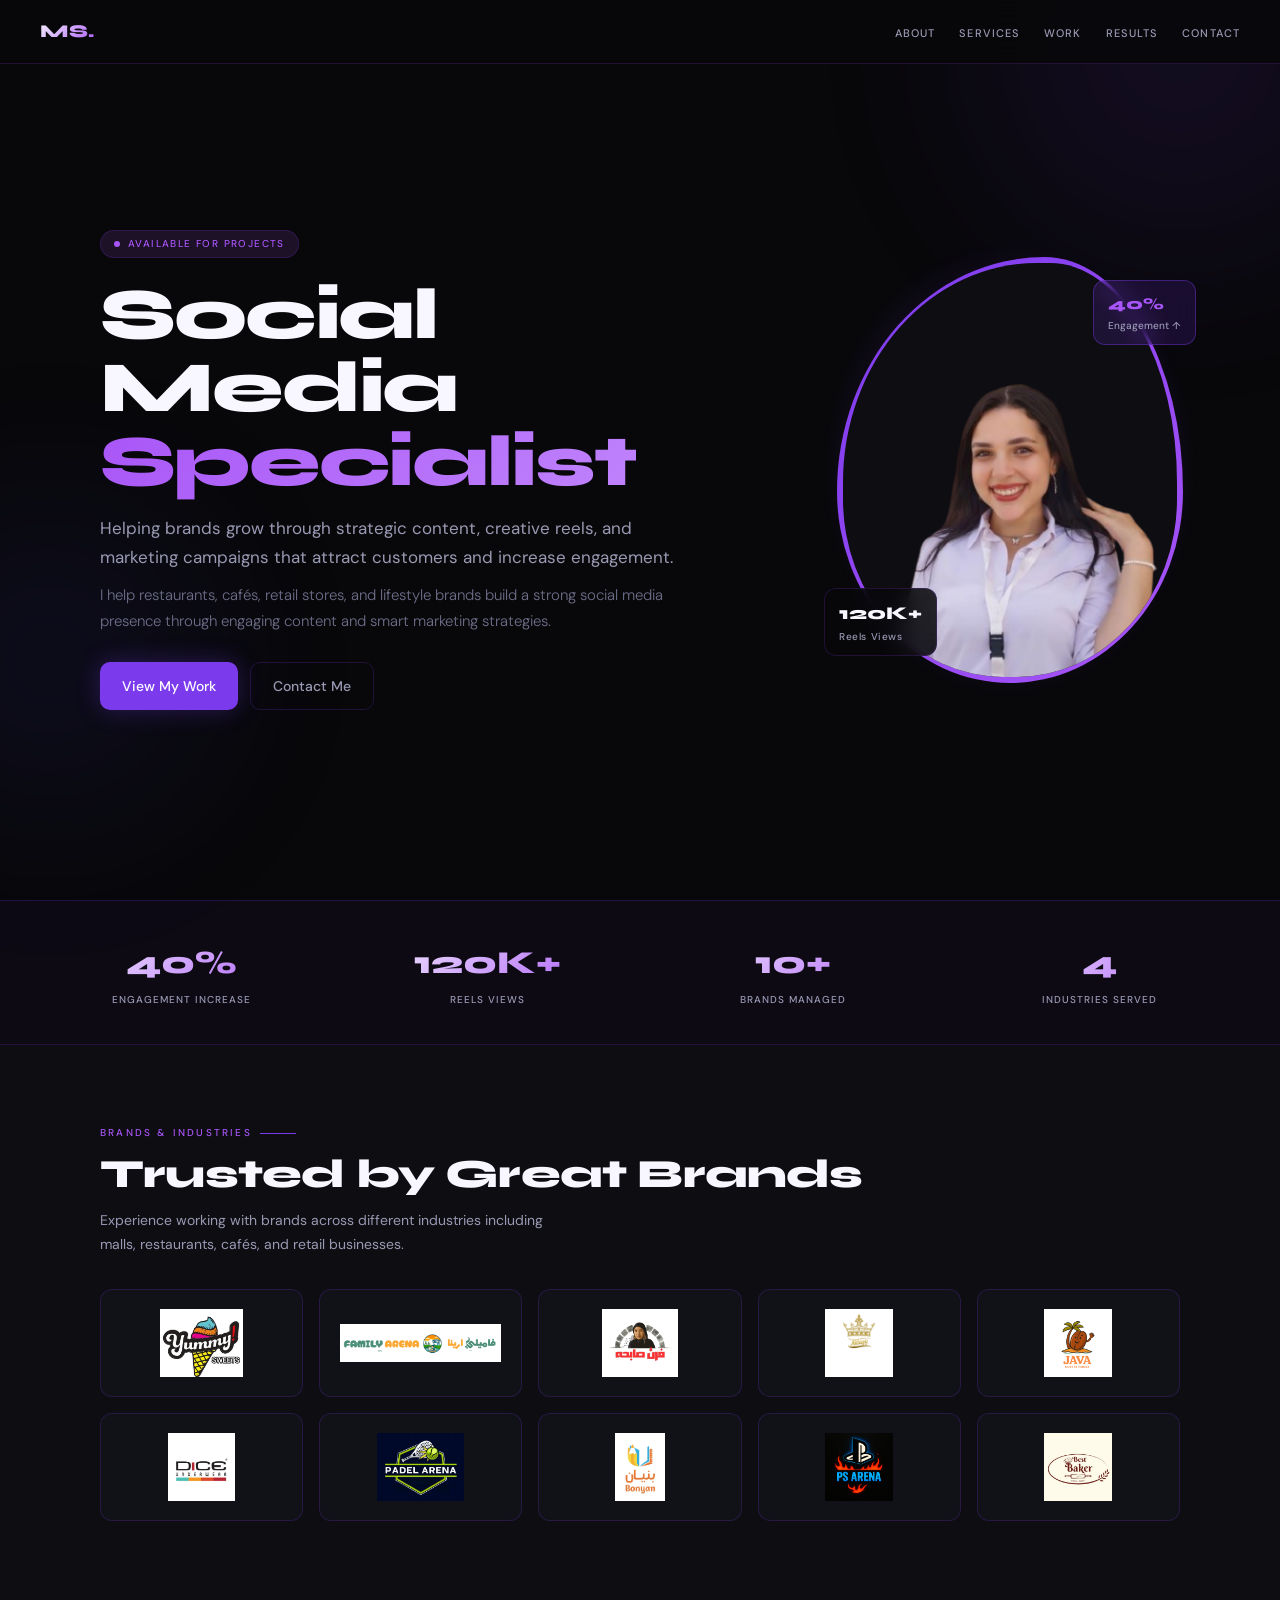
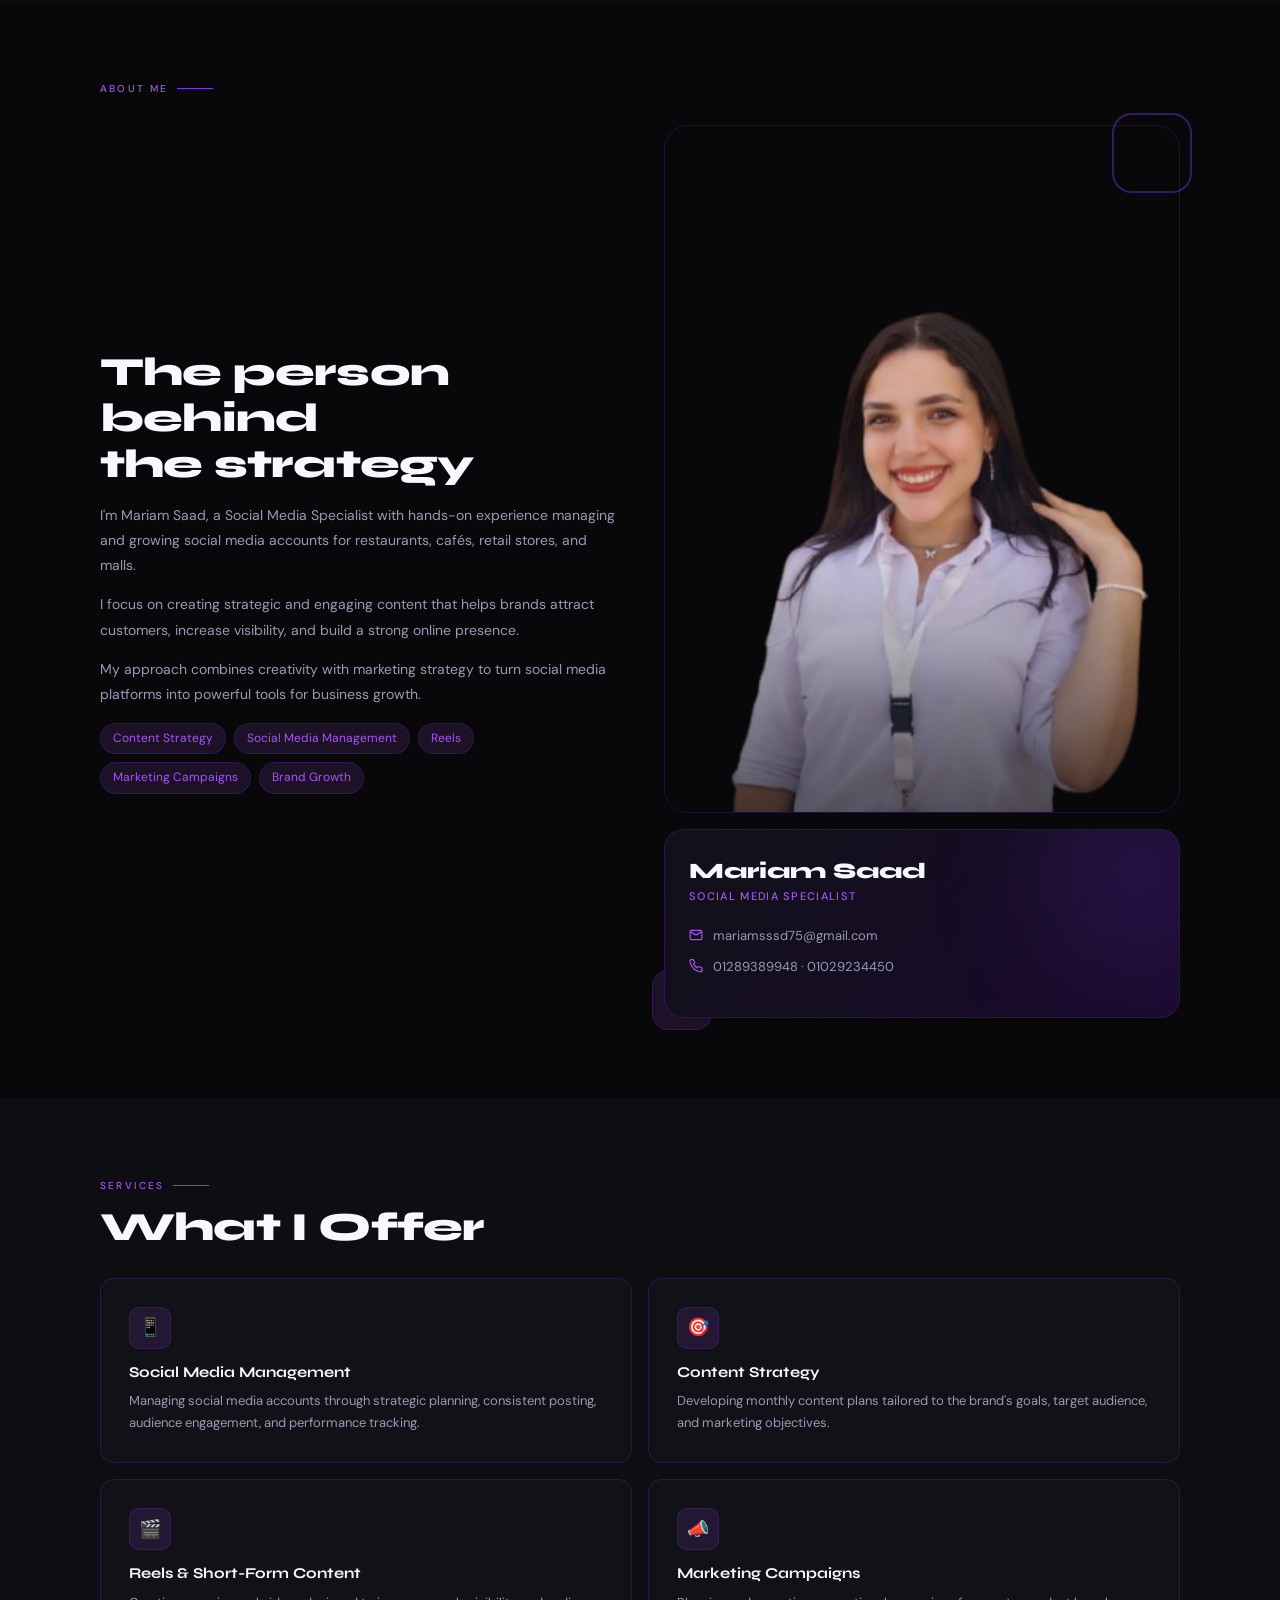
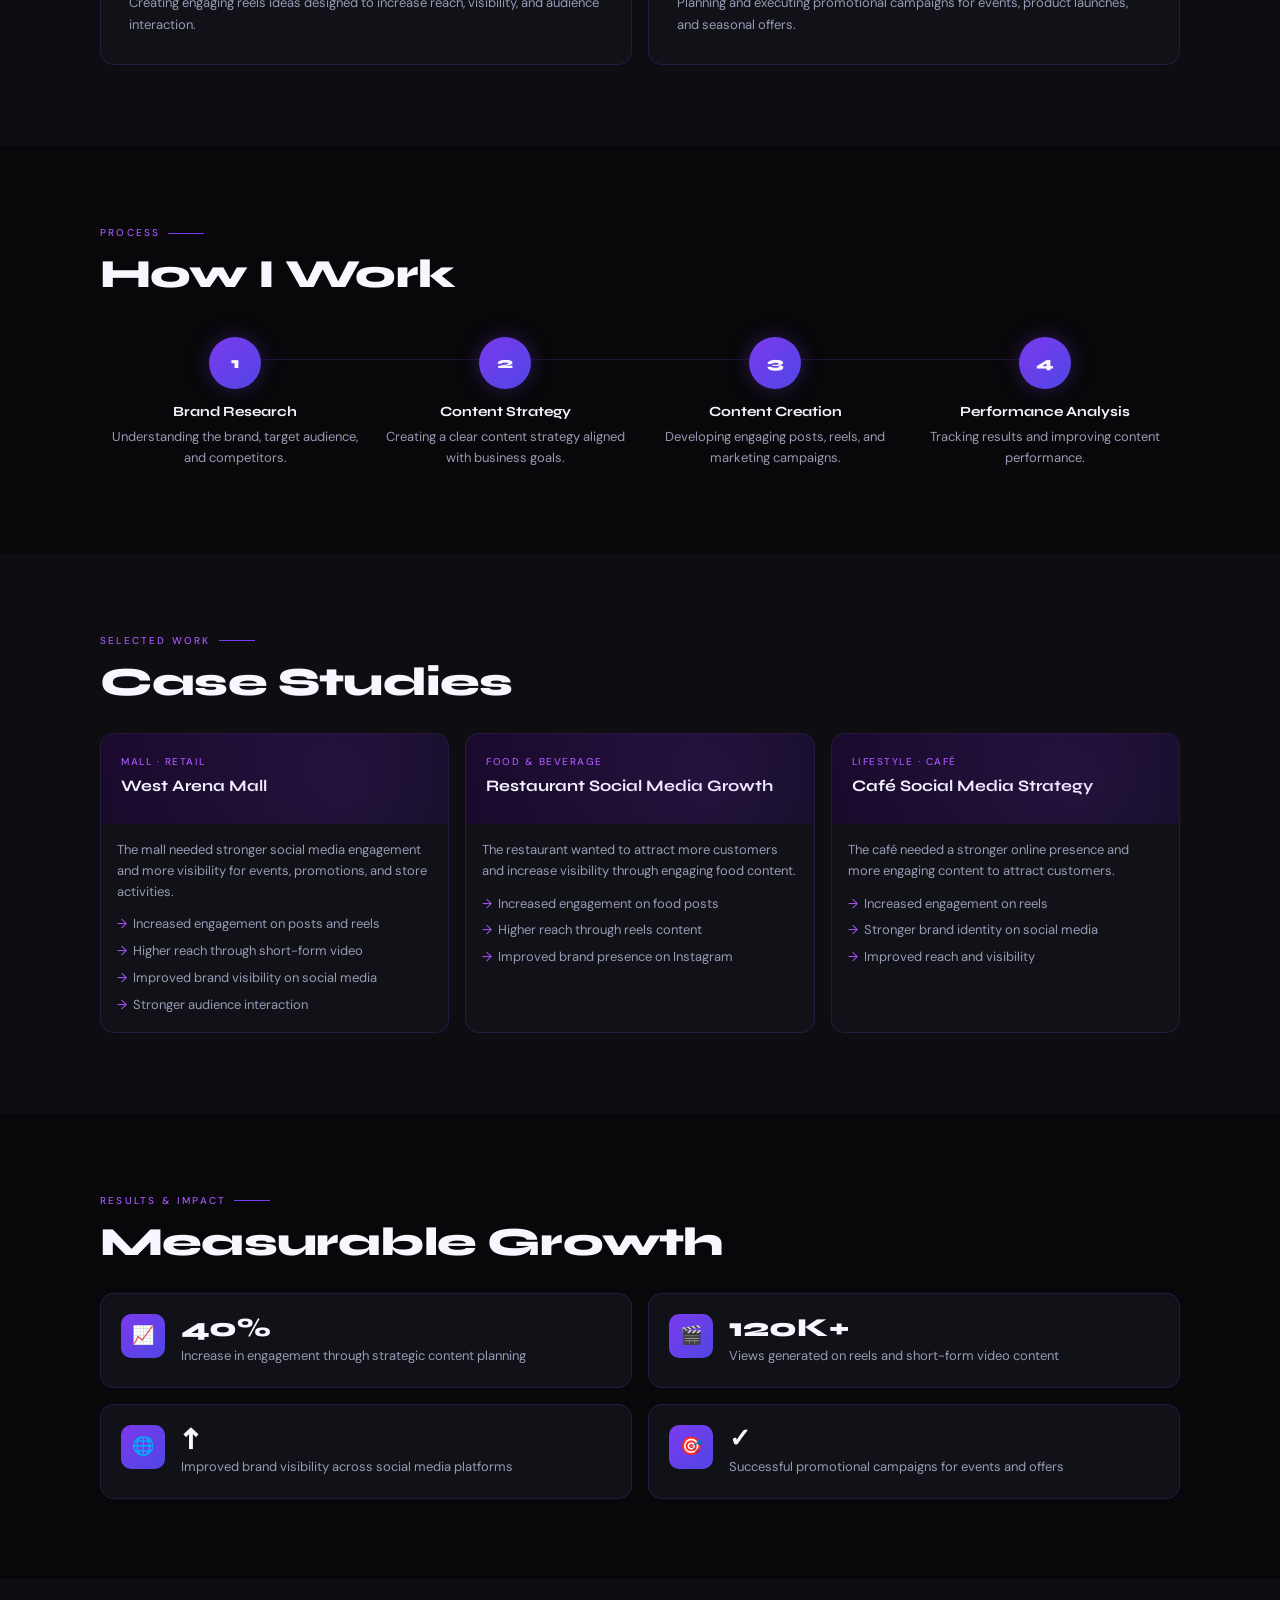
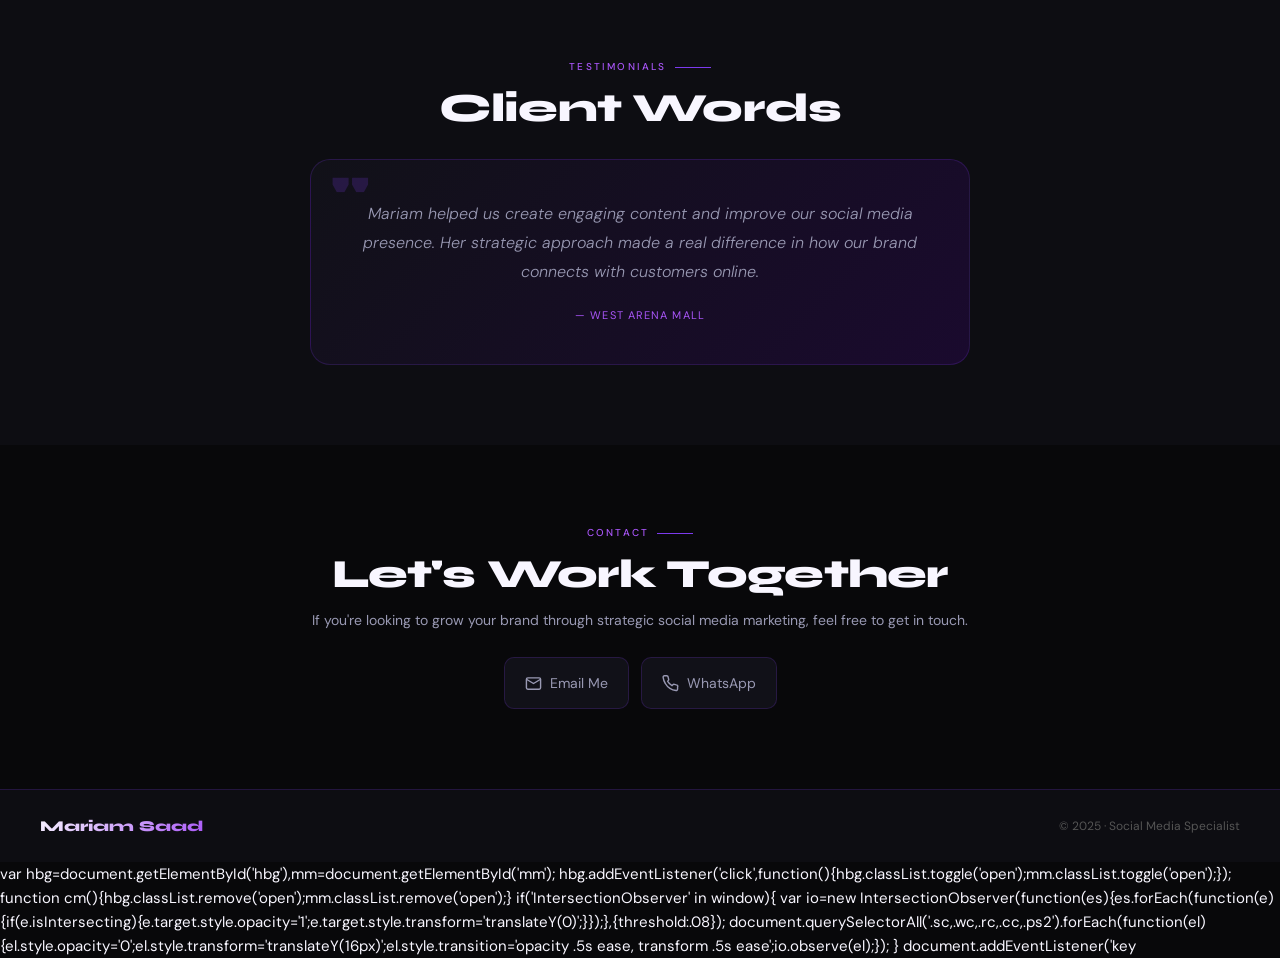
==== commit f6232a0d: "Update index.html" ====
--- a/index.html
+++ b/index.html
@@ -645,6 +645,7 @@
 </div>
 
 <script data-cfasync="false" src="/cdn-cgi/scripts/5c5dd728/cloudflare-static/email-decode.min.js"></script><script>
+<script src="portfolio-loader.js"></script>
 
 var hbg=document.getElementById('hbg'),mm=document.getElementById('mm');
 hbg.addEventListener('click',function(){hbg.classList.toggle('open');mm.classList.toggle('open');});
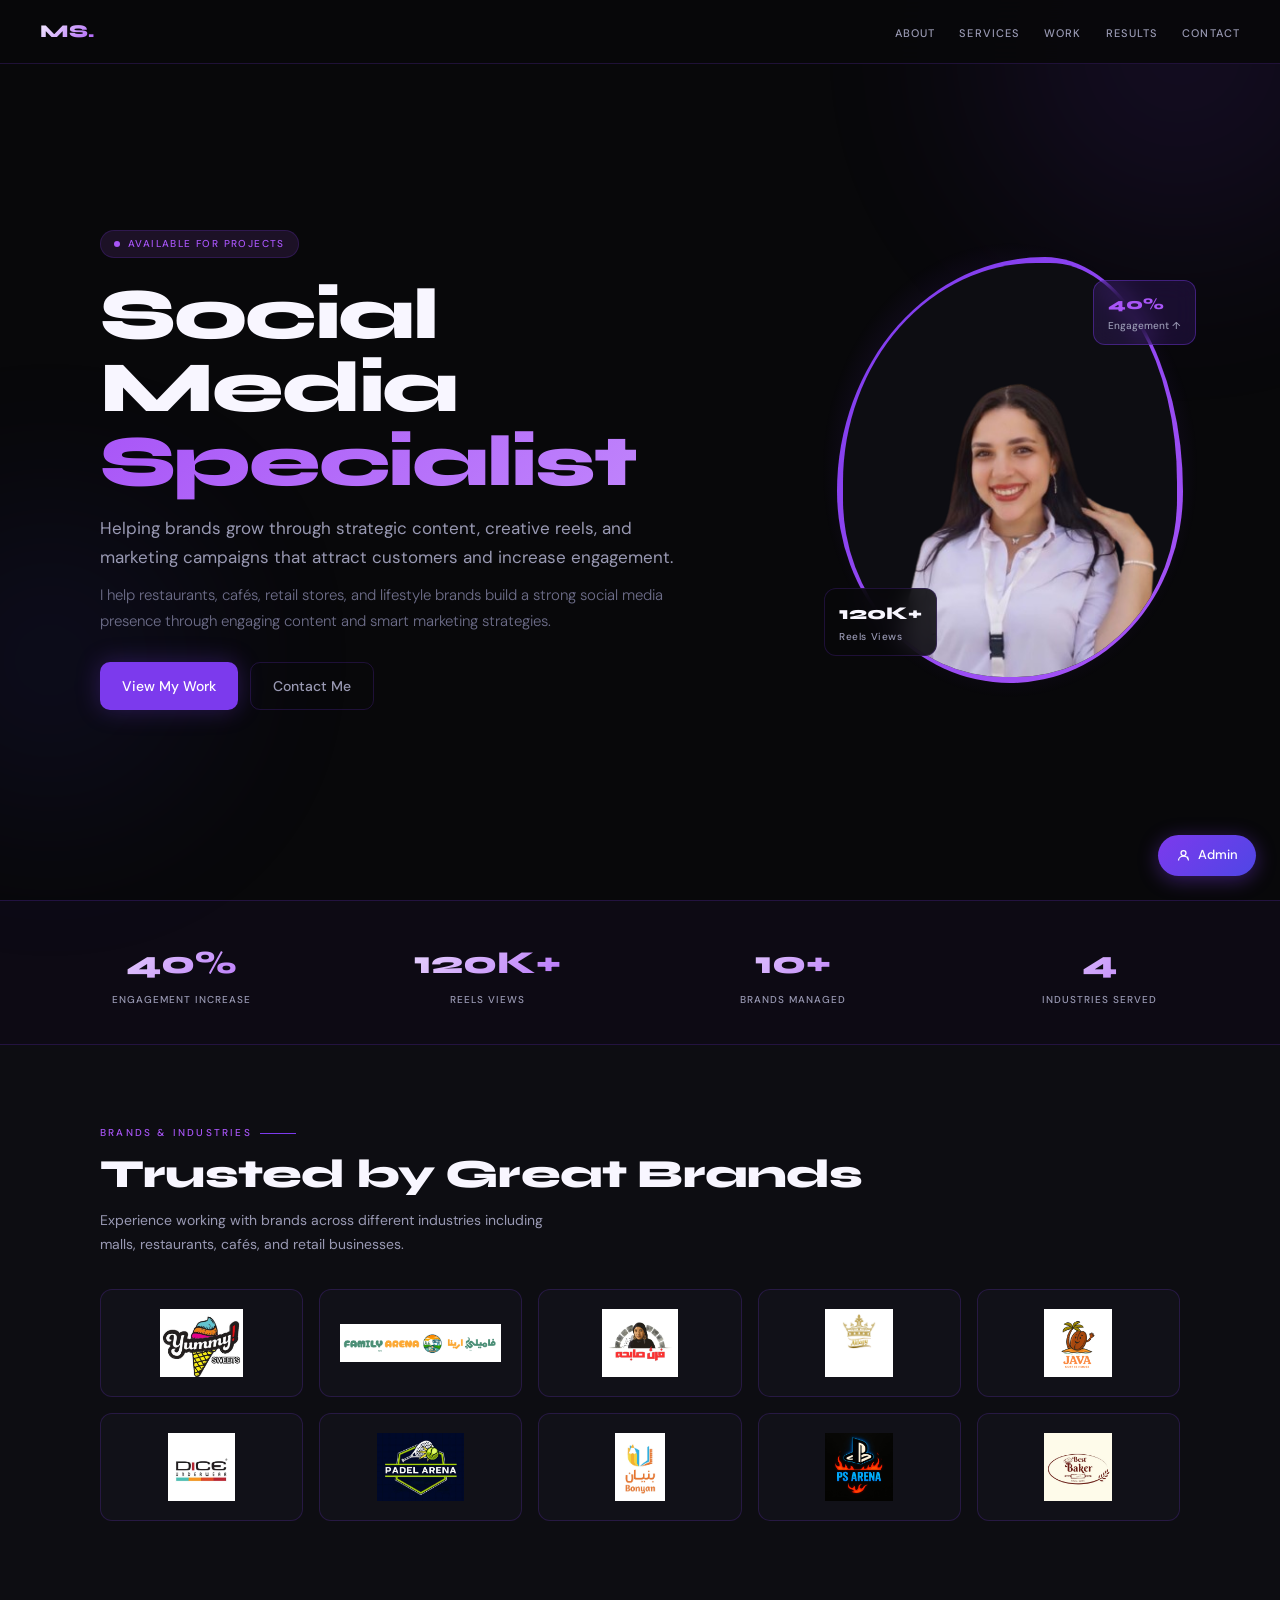
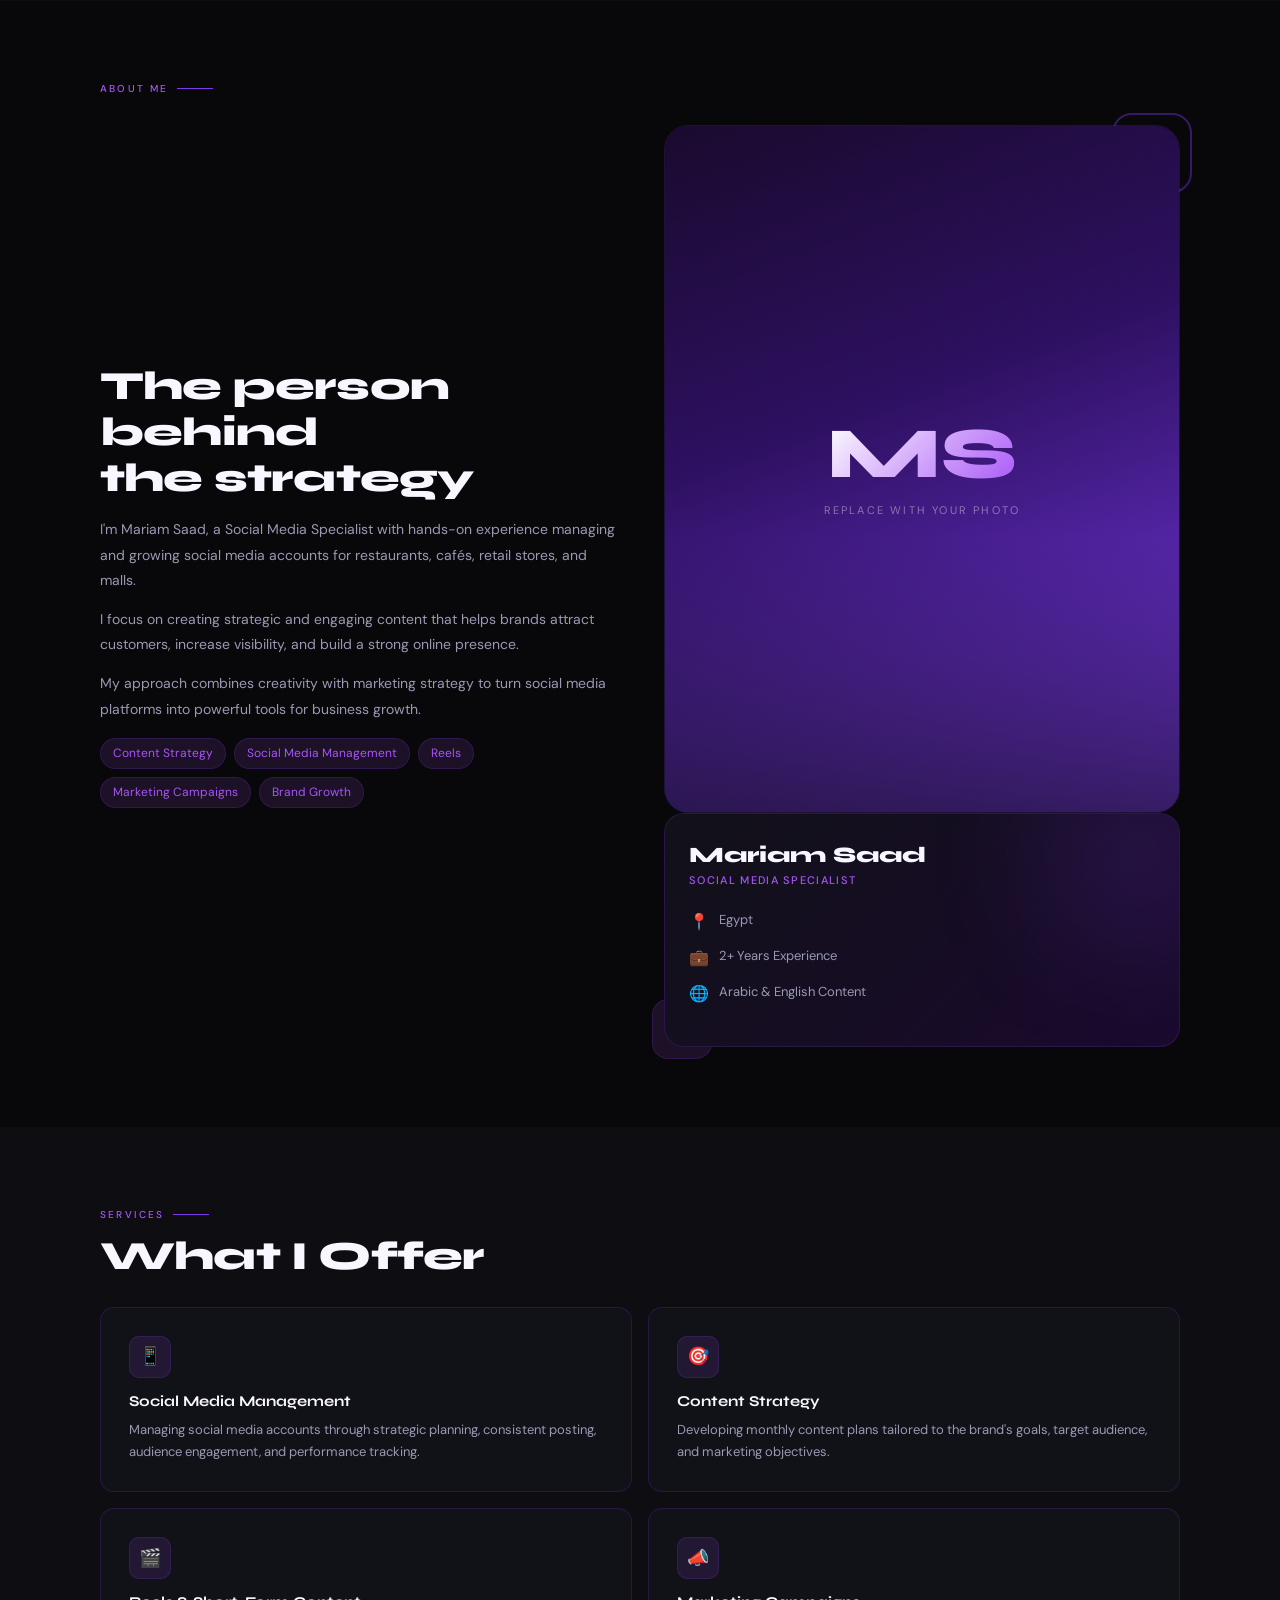
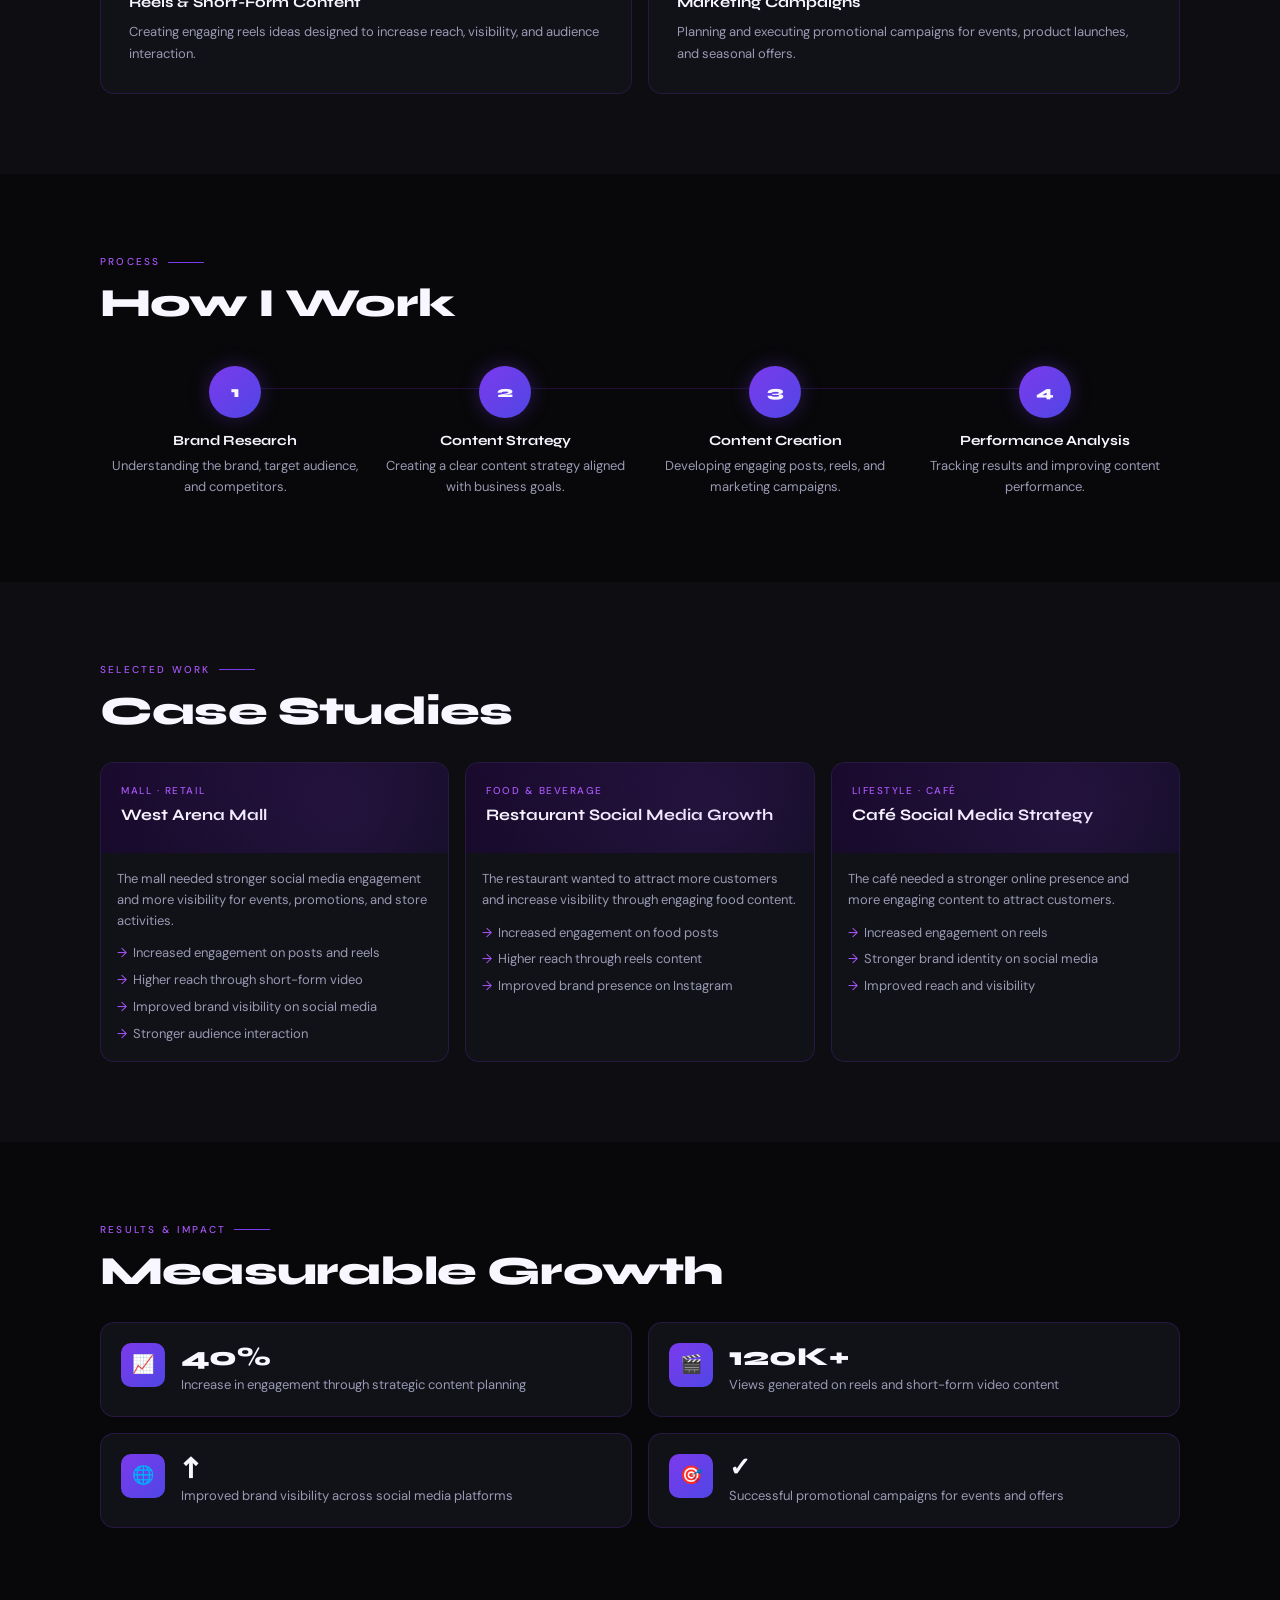
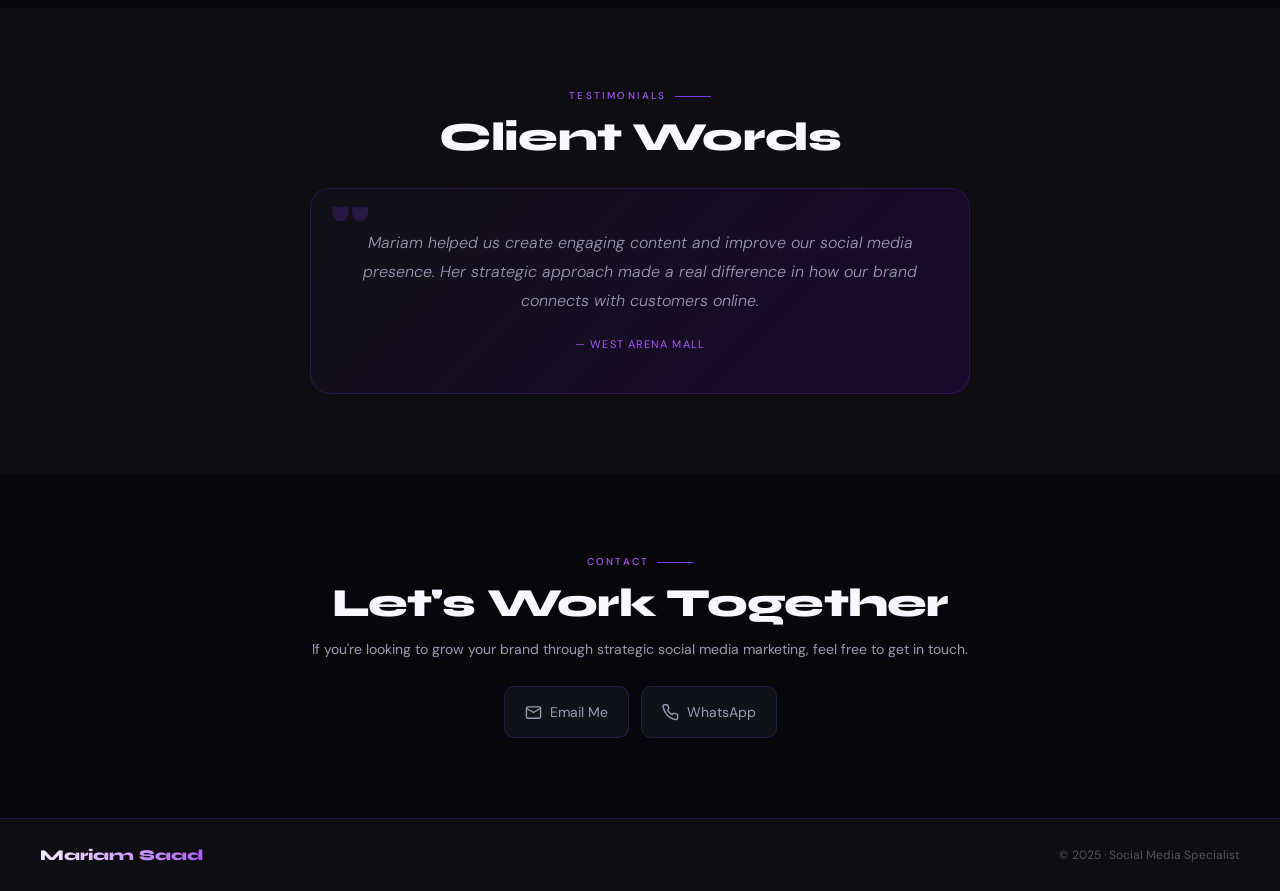
==== commit cb4b0ecc: "Update index.html" ====
--- a/index.html
+++ b/index.html
@@ -252,6 +252,11 @@
 .aci{display:flex;align-items:flex-start;gap:10px;color:var(--gray);font-size:13px;font-weight:400;line-height:1.5;margin-bottom:12px;word-break:break-word;}
 .aci svg{color:var(--pl);flex-shrink:0;margin-top:2px;}
 
+/* Admin Button */
+.admin-fab{position:fixed;bottom:24px;right:24px;z-index:999;background:linear-gradient(135deg,var(--purple),#4f46e5);color:#fff;border:none;border-radius:50px;padding:10px 18px;font-family:'DM Sans',sans-serif;font-size:13px;font-weight:500;cursor:pointer;box-shadow:0 4px 20px rgba(124,58,237,.4);transition:all .2s;display:flex;align-items:center;gap:7px;text-decoration:none;}
+.admin-fab:hover{transform:translateY(-2px);box-shadow:0 8px 28px rgba(124,58,237,.55);}
+.admin-fab svg{width:15px;height:15px;}
+
 
 .ssec{background:var(--deep);}
 .sgrid{display:grid;grid-template-columns:1fr;gap:12px;margin-top:28px;}
@@ -360,7 +365,7 @@
 <div class="blob blob-2"></div>
 
 <nav>
-  <div class="nav-logo">MS.</div>
+  <div class="nav-logo" data-field="nav-logo">MS.</div>
   <ul class="nav-links">
     <li><a href="#about">About</a></li>
     <li><a href="#services">Services</a></li>
@@ -386,13 +391,13 @@
 <div class="hero">
   <div class="hero-inner">
     <div class="hc">
-      <div class="badge"><span class="badge-dot"></span> Available for projects</div>
-      <h1>Social Media<br><em>Specialist</em></h1>
-      <p class="hsub">Helping brands grow through strategic content, creative reels, and marketing campaigns that attract customers and increase engagement.</p>
-      <p class="hdesc">I help restaurants, cafés, retail stores, and lifestyle brands build a strong social media presence through engaging content and smart marketing strategies.</p>
+      <div class="badge"><span class="badge-dot"></span> <span data-field="hero-badge">Available for projects</span></div>
+      <h1><span data-field="hero-title1">Social Media</span><br><em data-field="hero-title2">Specialist</em></h1>
+      <p class="hsub" data-field="hero-subtitle">Helping brands grow through strategic content, creative reels, and marketing campaigns that attract customers and increase engagement.</p>
+      <p class="hdesc" data-field="hero-desc">I help restaurants, cafés, retail stores, and lifestyle brands build a strong social media presence through engaging content and smart marketing strategies.</p>
       <div class="hbtns">
-        <button class="btn1" onclick="document.getElementById('wmo').classList.add('active')">View My Work</button>
-        <button class="btn2" onclick="document.getElementById('cmo').classList.add('active')">Contact Me</button>
+        <button class="btn1" data-field="hero-btn1" onclick="document.getElementById('wmo').classList.add('active')">View My Work</button>
+        <button class="btn2" data-field="hero-btn2" onclick="document.getElementById('cmo').classList.add('active')">Contact Me</button>
       </div>
     </div>
     <div class="hero-photo">
@@ -429,9 +434,9 @@
 
 <section class="csec">
 <div class="si">
-  <div class="sl">Brands &amp; Industries</div>
-  <h2>Trusted by Great Brands</h2>
-  <p style="color:var(--gray);max-width:480px;font-size:14px;line-height:1.7">Experience working with brands across different industries including malls, restaurants, cafés, and retail businesses.</p>
+  <div class="sl" data-field="brands-label">Brands &amp; Industries</div>
+  <h2 data-field="brands-heading">Trusted by Great Brands</h2>
+  <p data-field="brands-desc" style="color:var(--gray);max-width:480px;font-size:14px;line-height:1.7">Experience working with brands across different industries including malls, restaurants, cafés, and retail businesses.</p>
   <div class="cgrid">
     <div class="cc"><img src="[data-uri]" alt="Yummy Sweets"></div>
     <div class="cc"><img src="[data-uri]" alt="Family Arena"></div>
@@ -450,14 +455,14 @@
 
 <section id="about">
 <div class="si">
-  <div class="sl">About Me</div>
+  <div class="sl" data-field="about-label">About Me</div>
   <div class="agrid">
     <div class="at">
-      <h2>The person behind<br>the strategy</h2>
-      <p style="margin-top:16px">I'm Mariam Saad, a Social Media Specialist with hands-on experience managing and growing social media accounts for restaurants, cafés, retail stores, and malls.</p>
-      <p>I focus on creating strategic and engaging content that helps brands attract customers, increase visibility, and build a strong online presence.</p>
-      <p>My approach combines creativity with marketing strategy to turn social media platforms into powerful tools for business growth.</p>
-      <div class="tags">
+      <h2 data-field="about-heading">The person behind<br>the strategy</h2>
+      <p data-field="about-para" style="margin-top:16px">I'm Mariam Saad, a Social Media Specialist with hands-on experience managing and growing social media accounts for restaurants, cafés, retail stores, and malls.</p>
+      <p data-field="about-para">I focus on creating strategic and engaging content that helps brands attract customers, increase visibility, and build a strong online presence.</p>
+      <p data-field="about-para">My approach combines creativity with marketing strategy to turn social media platforms into powerful tools for business growth.</p>
+      <div class="tags" data-field="about-tags">
         <span class="tag">Content Strategy</span>
         <span class="tag">Social Media Management</span>
         <span class="tag">Reels</span>
@@ -470,15 +475,20 @@
       <div class="about-photo-deco2"></div>
       <div class="about-photo-wrap">
         <div class="about-photo-frame">
-          <img src="[data-uri]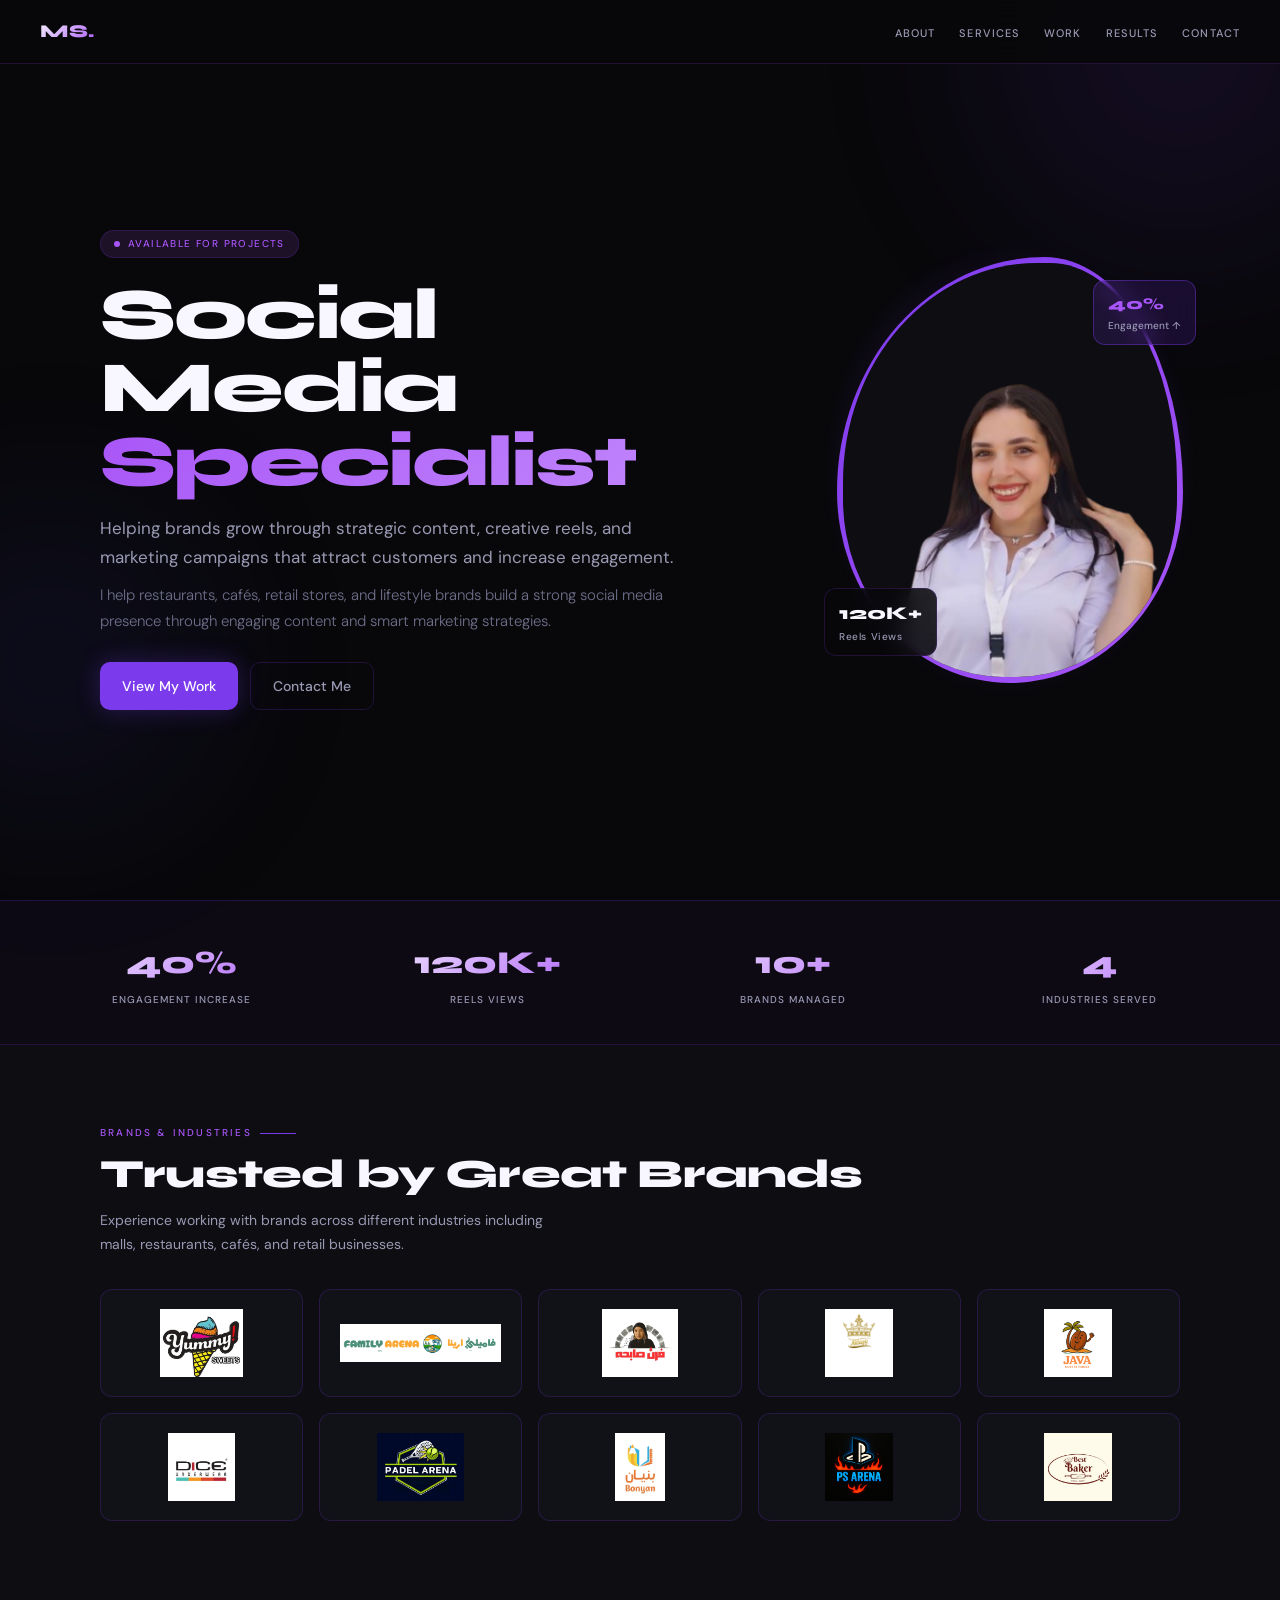
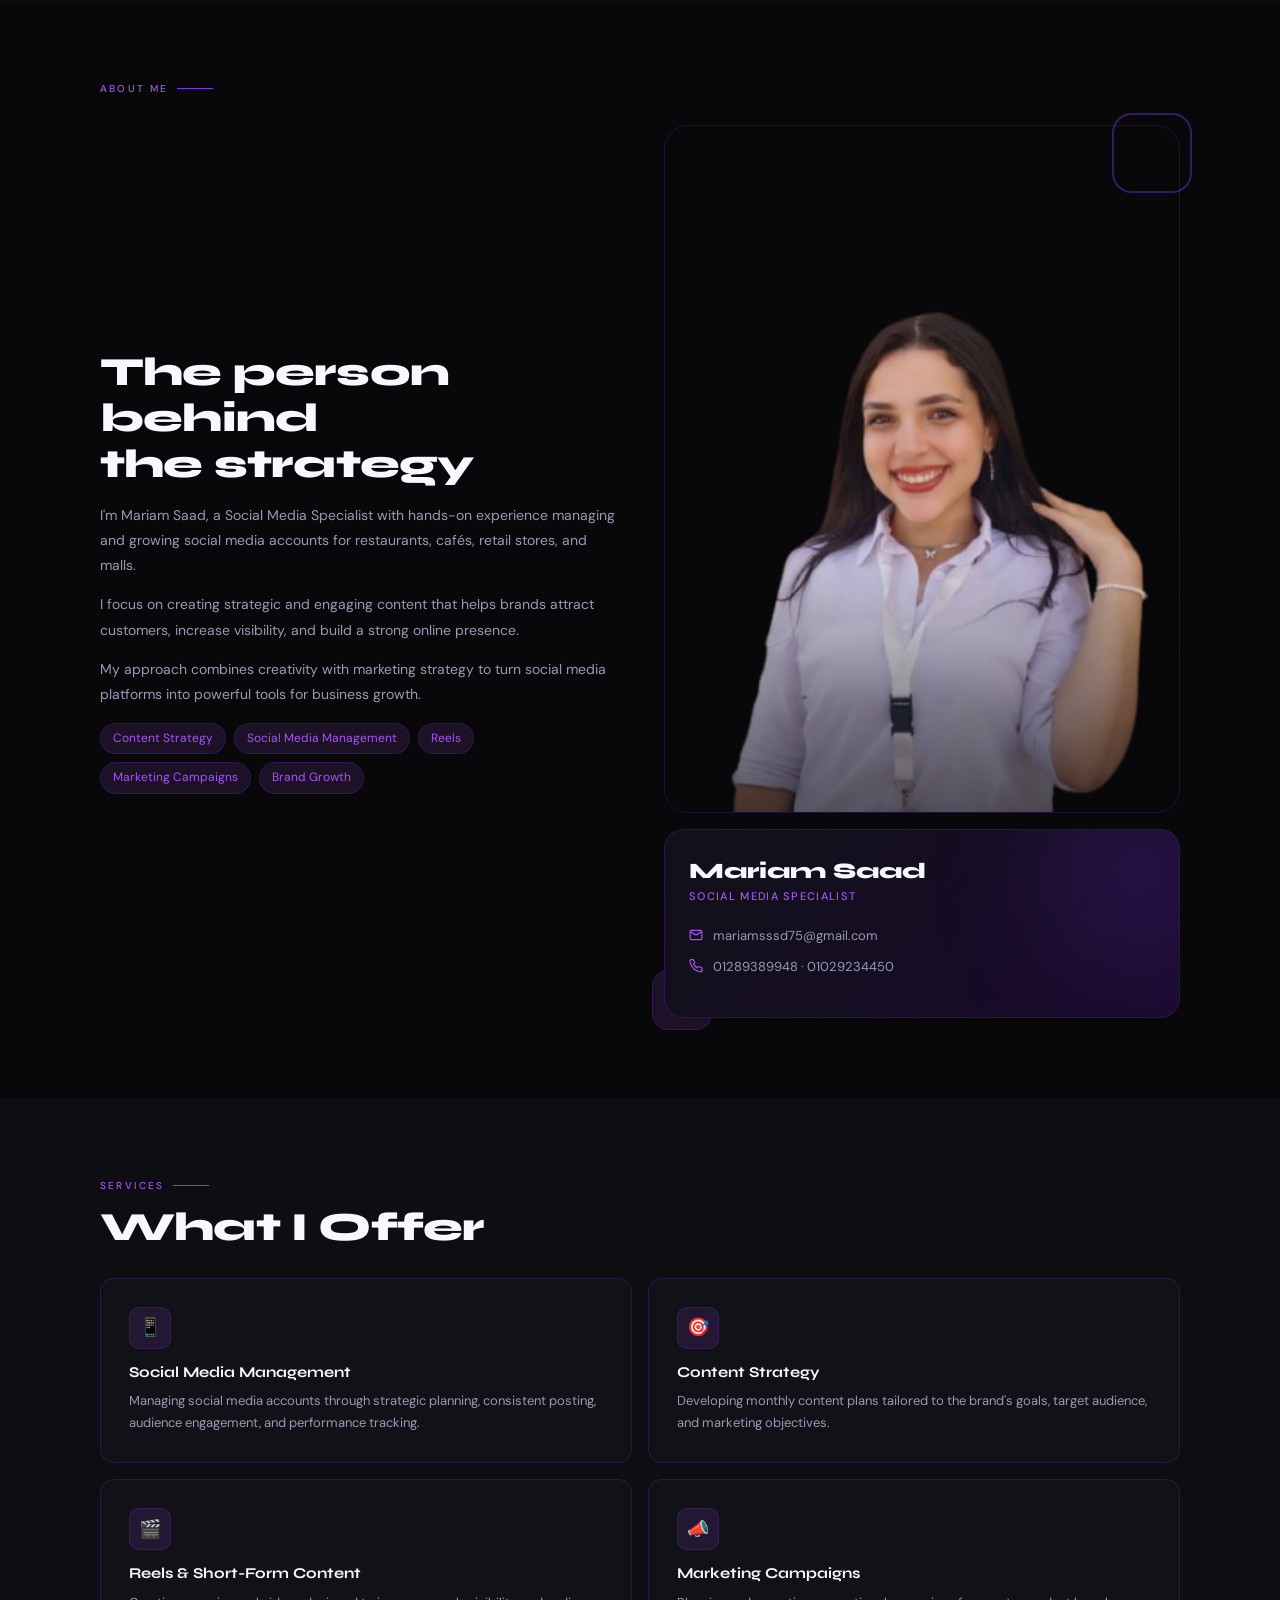
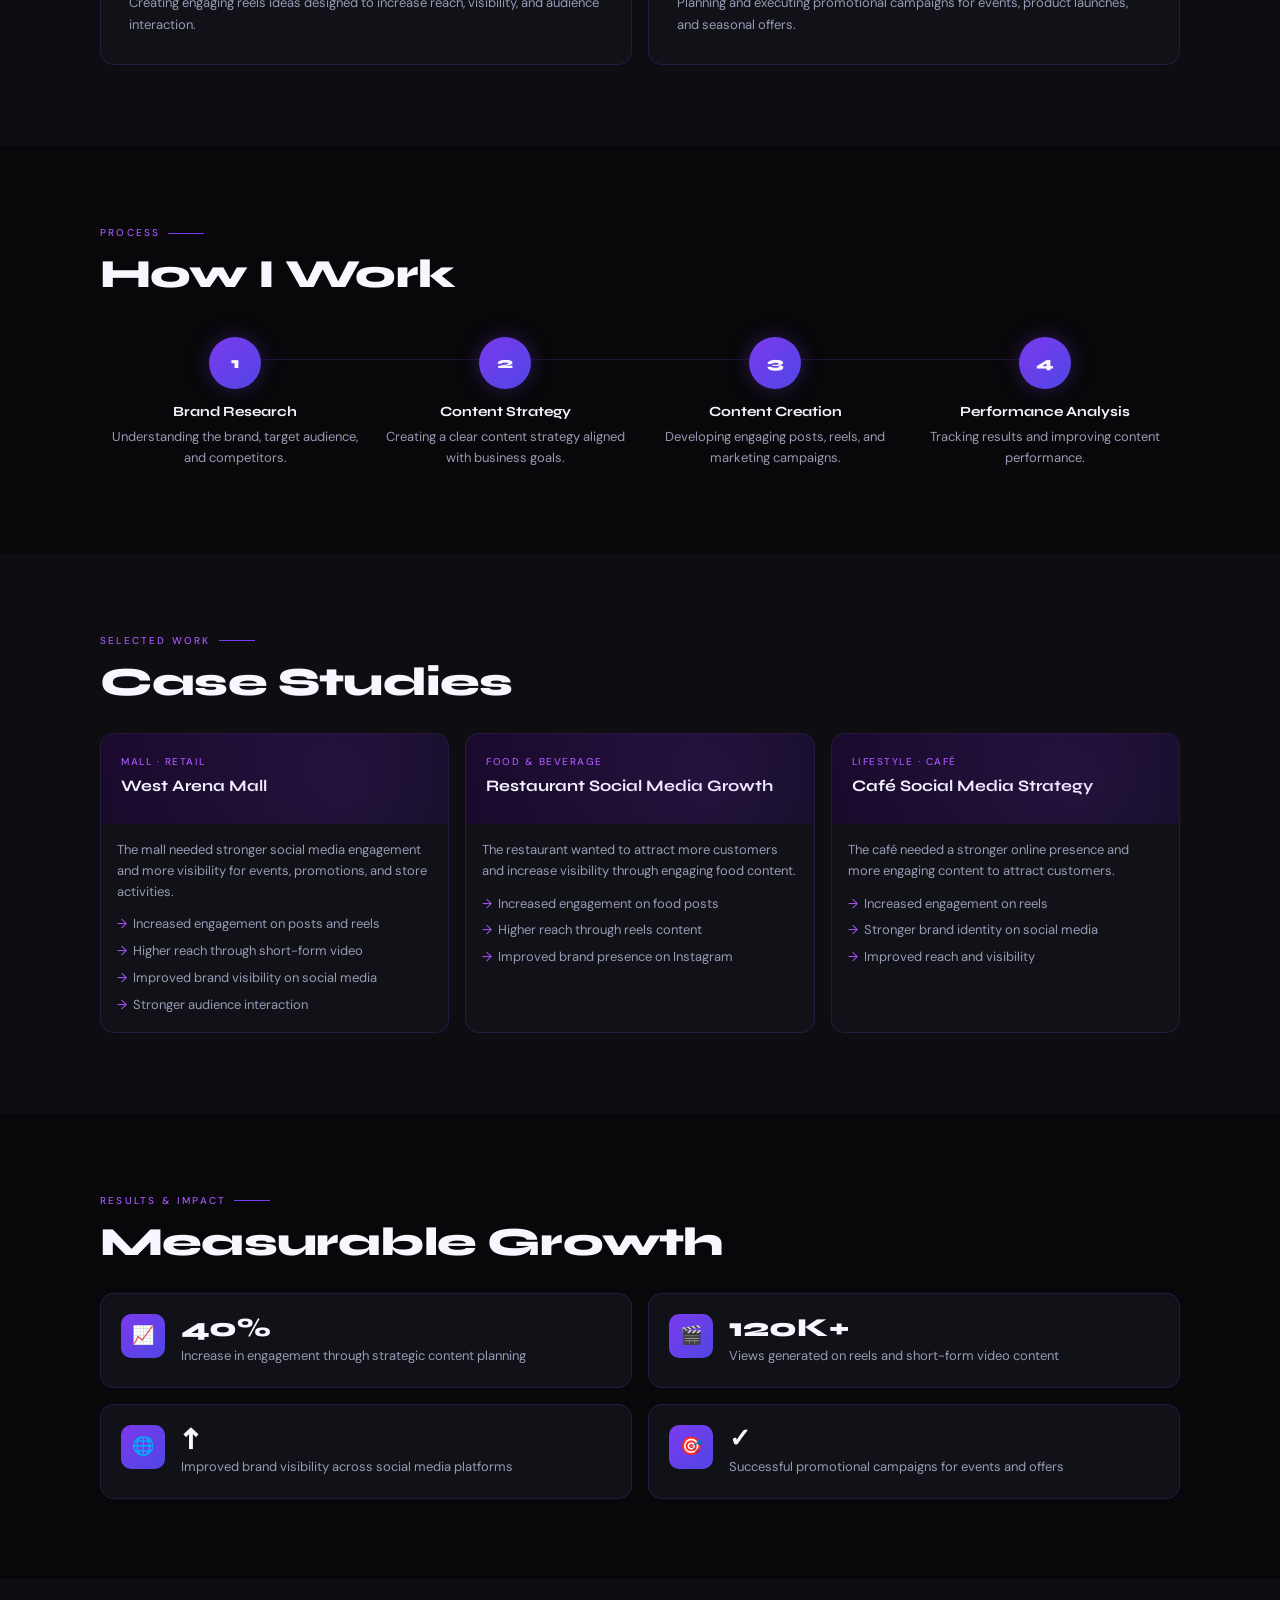
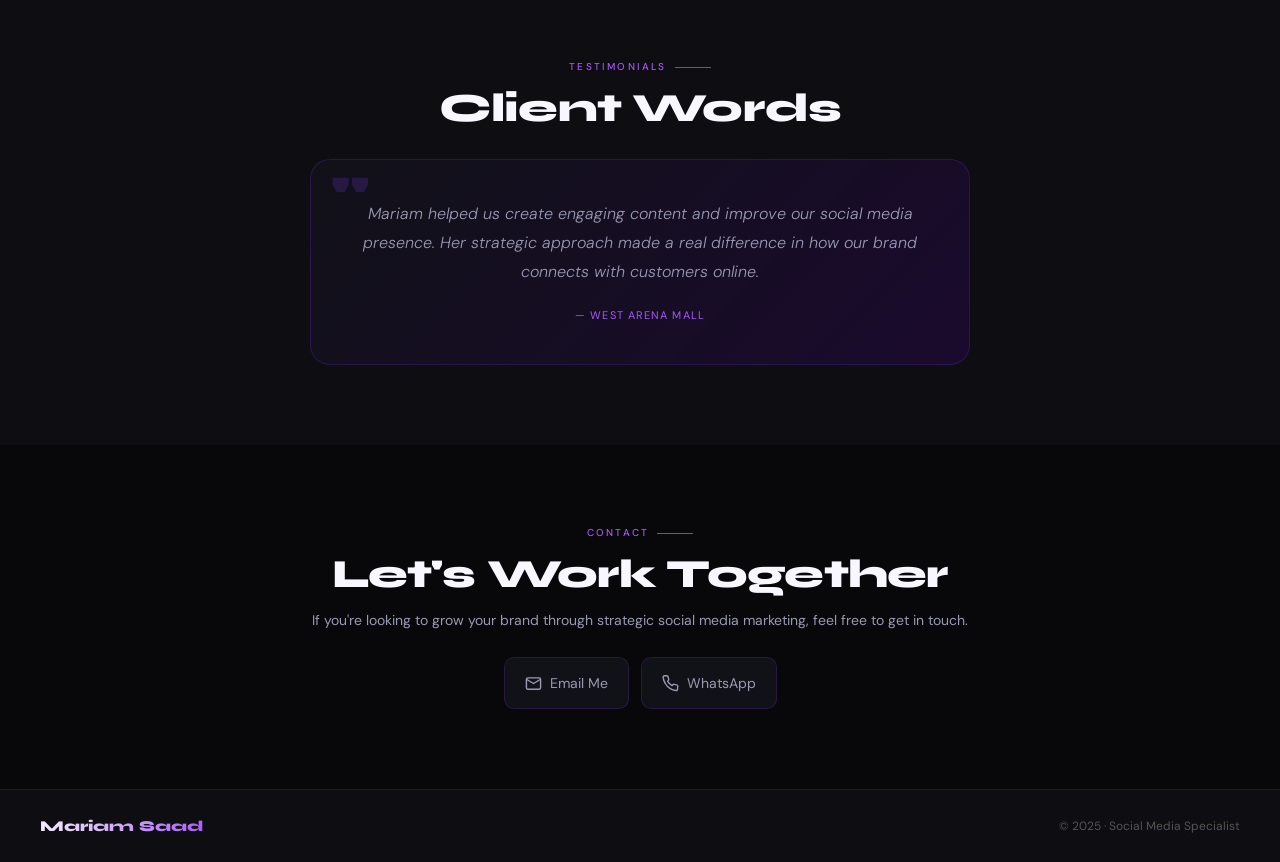
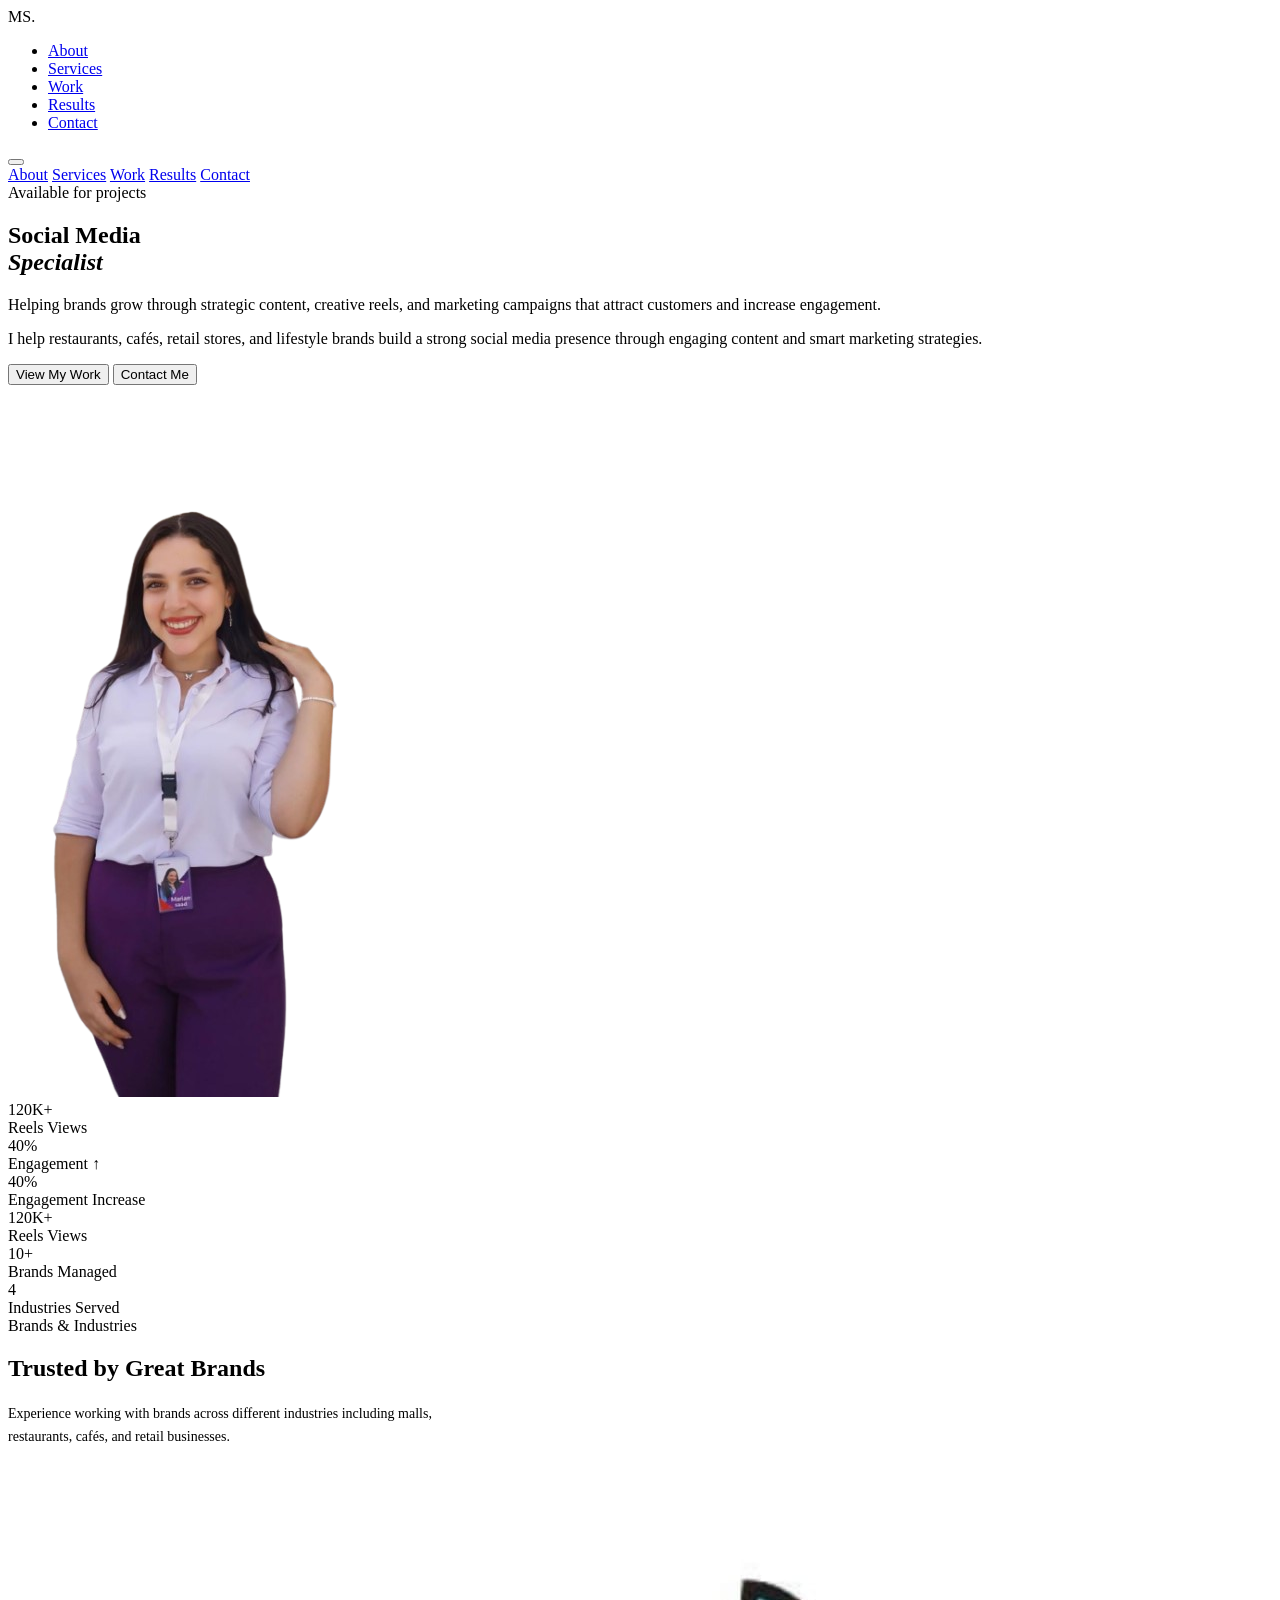
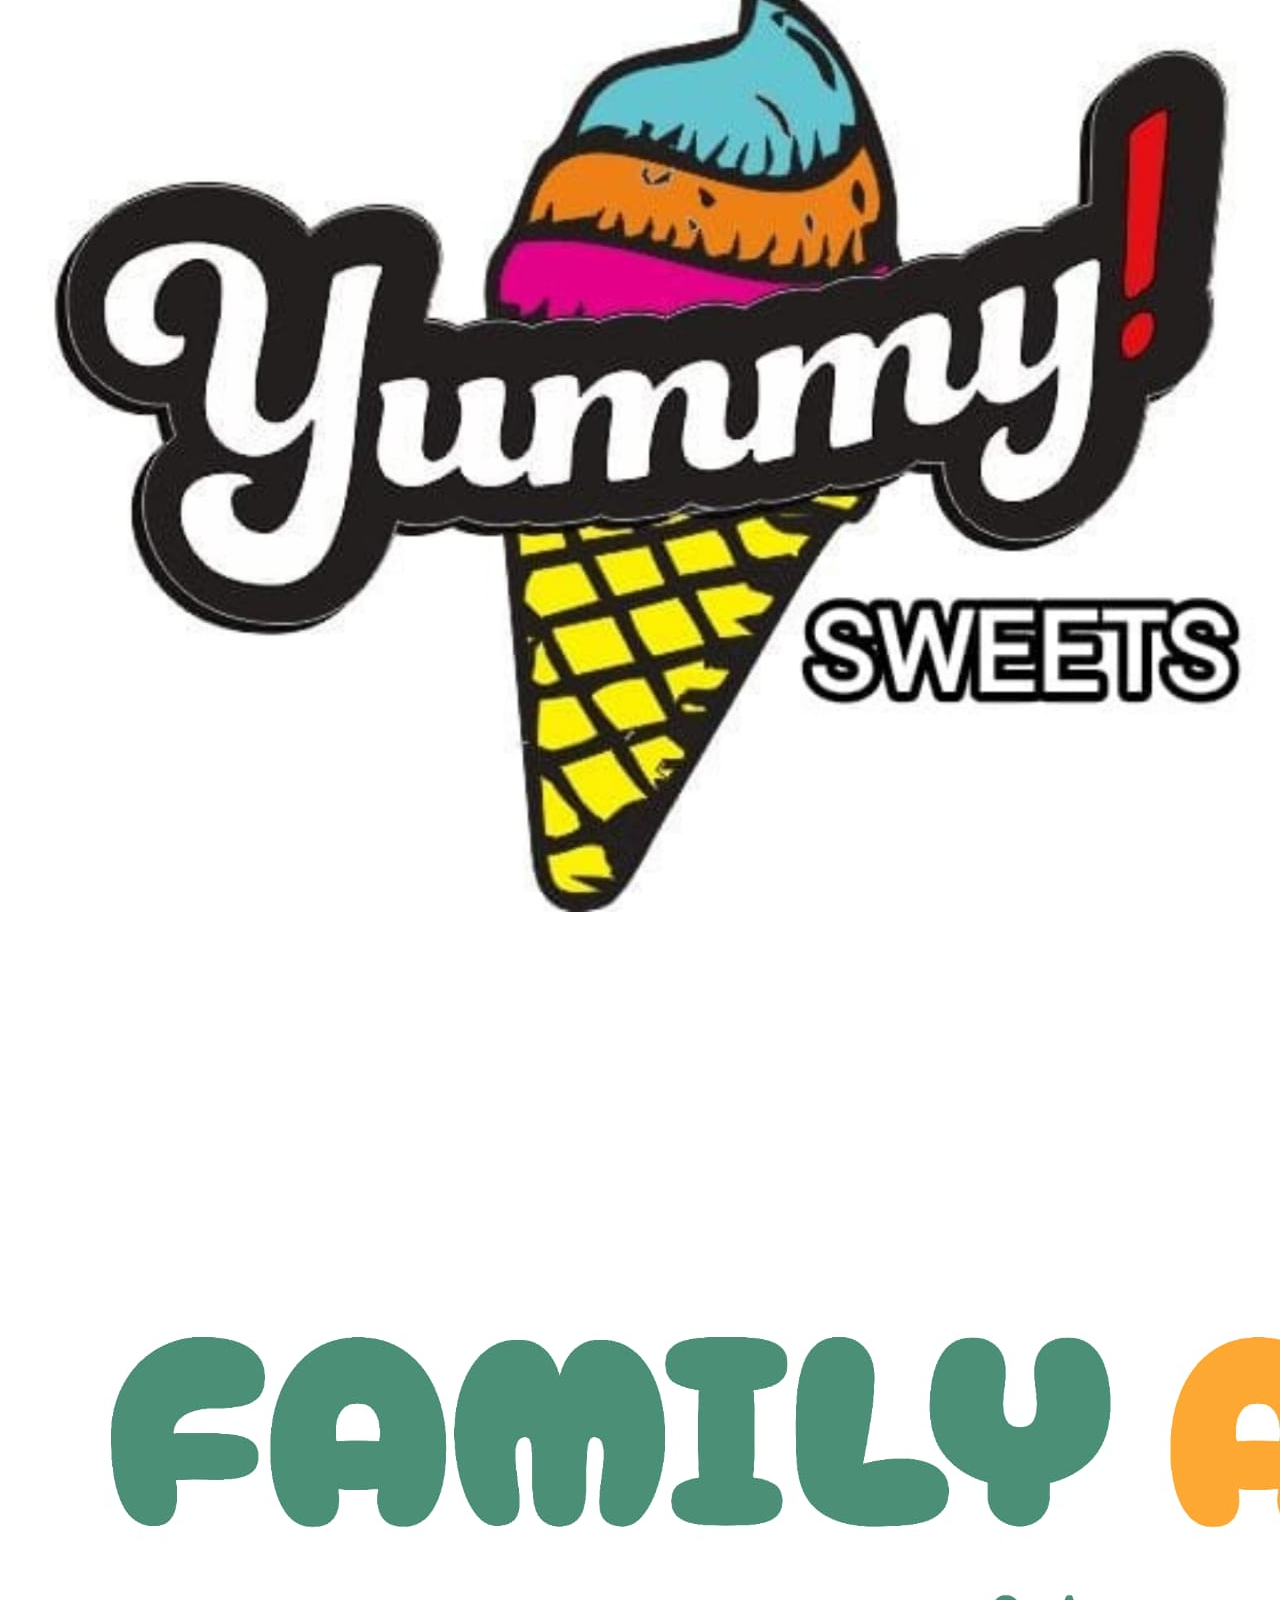
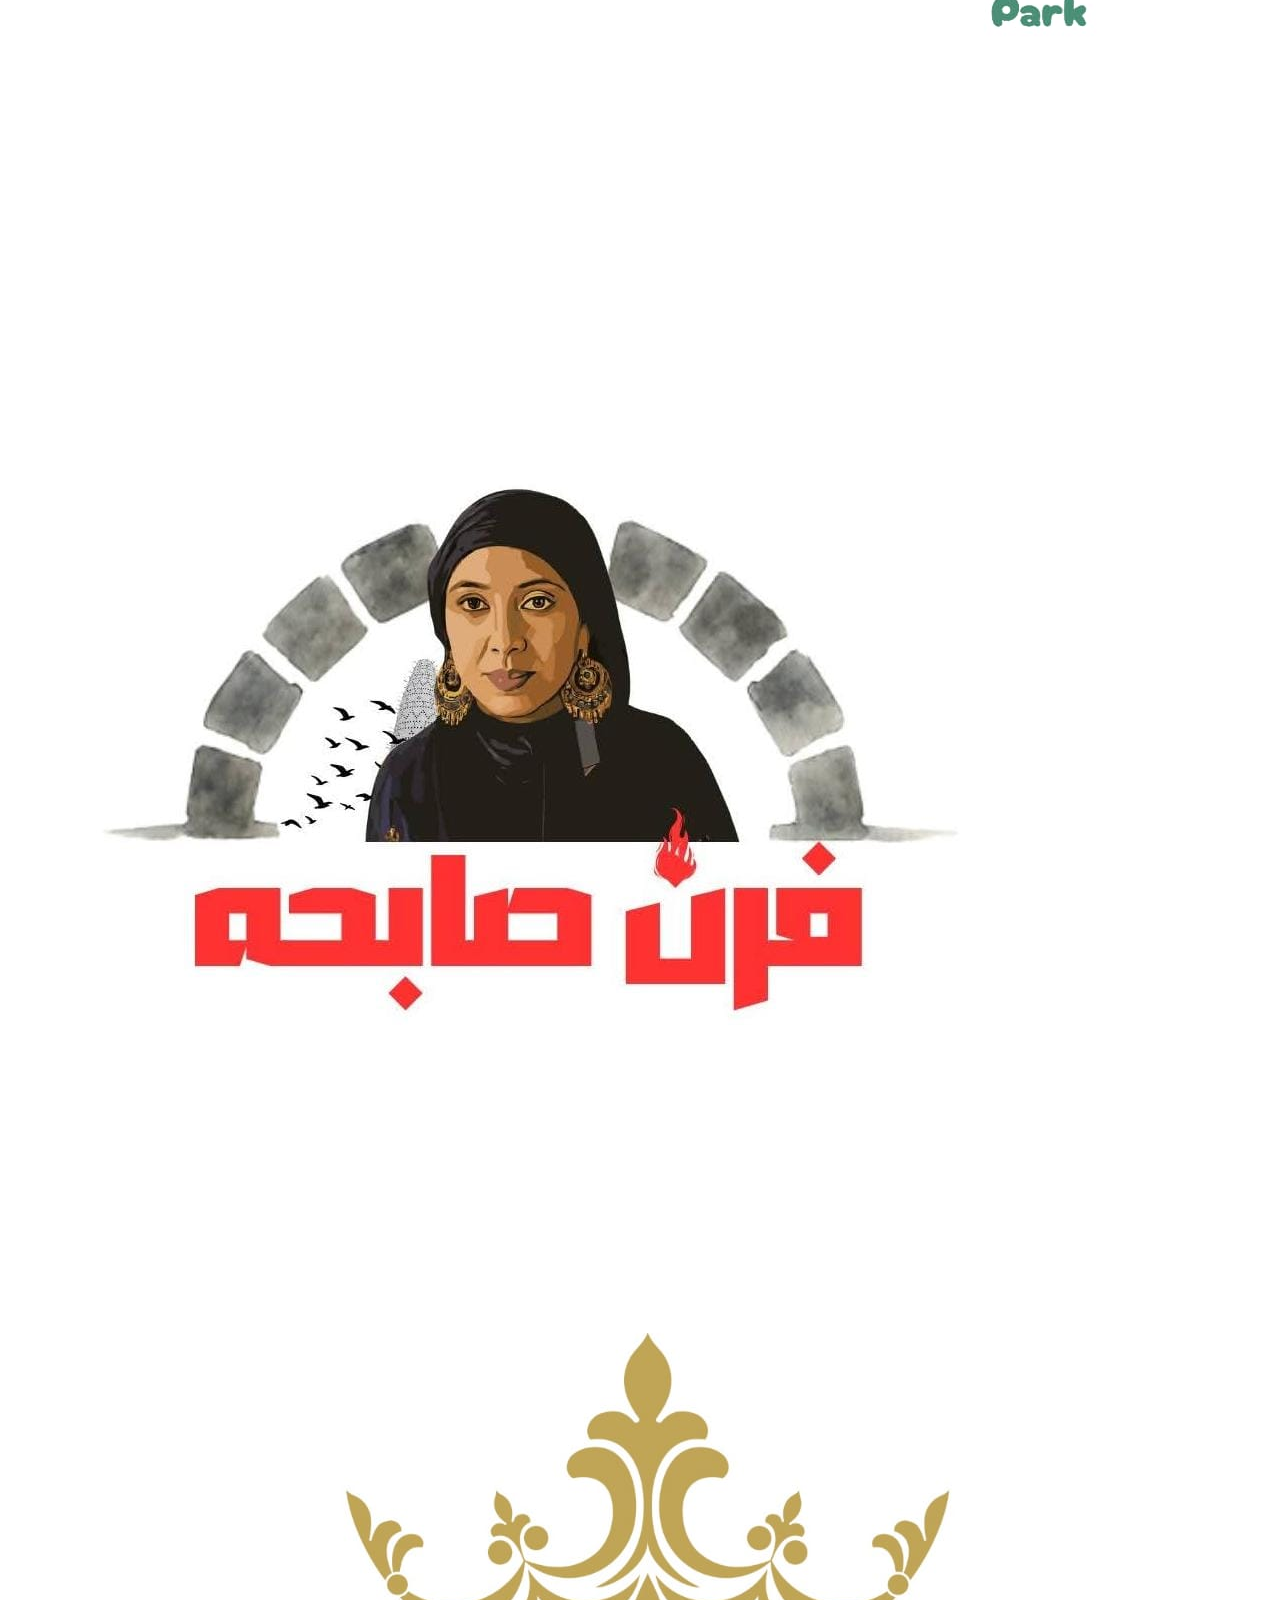
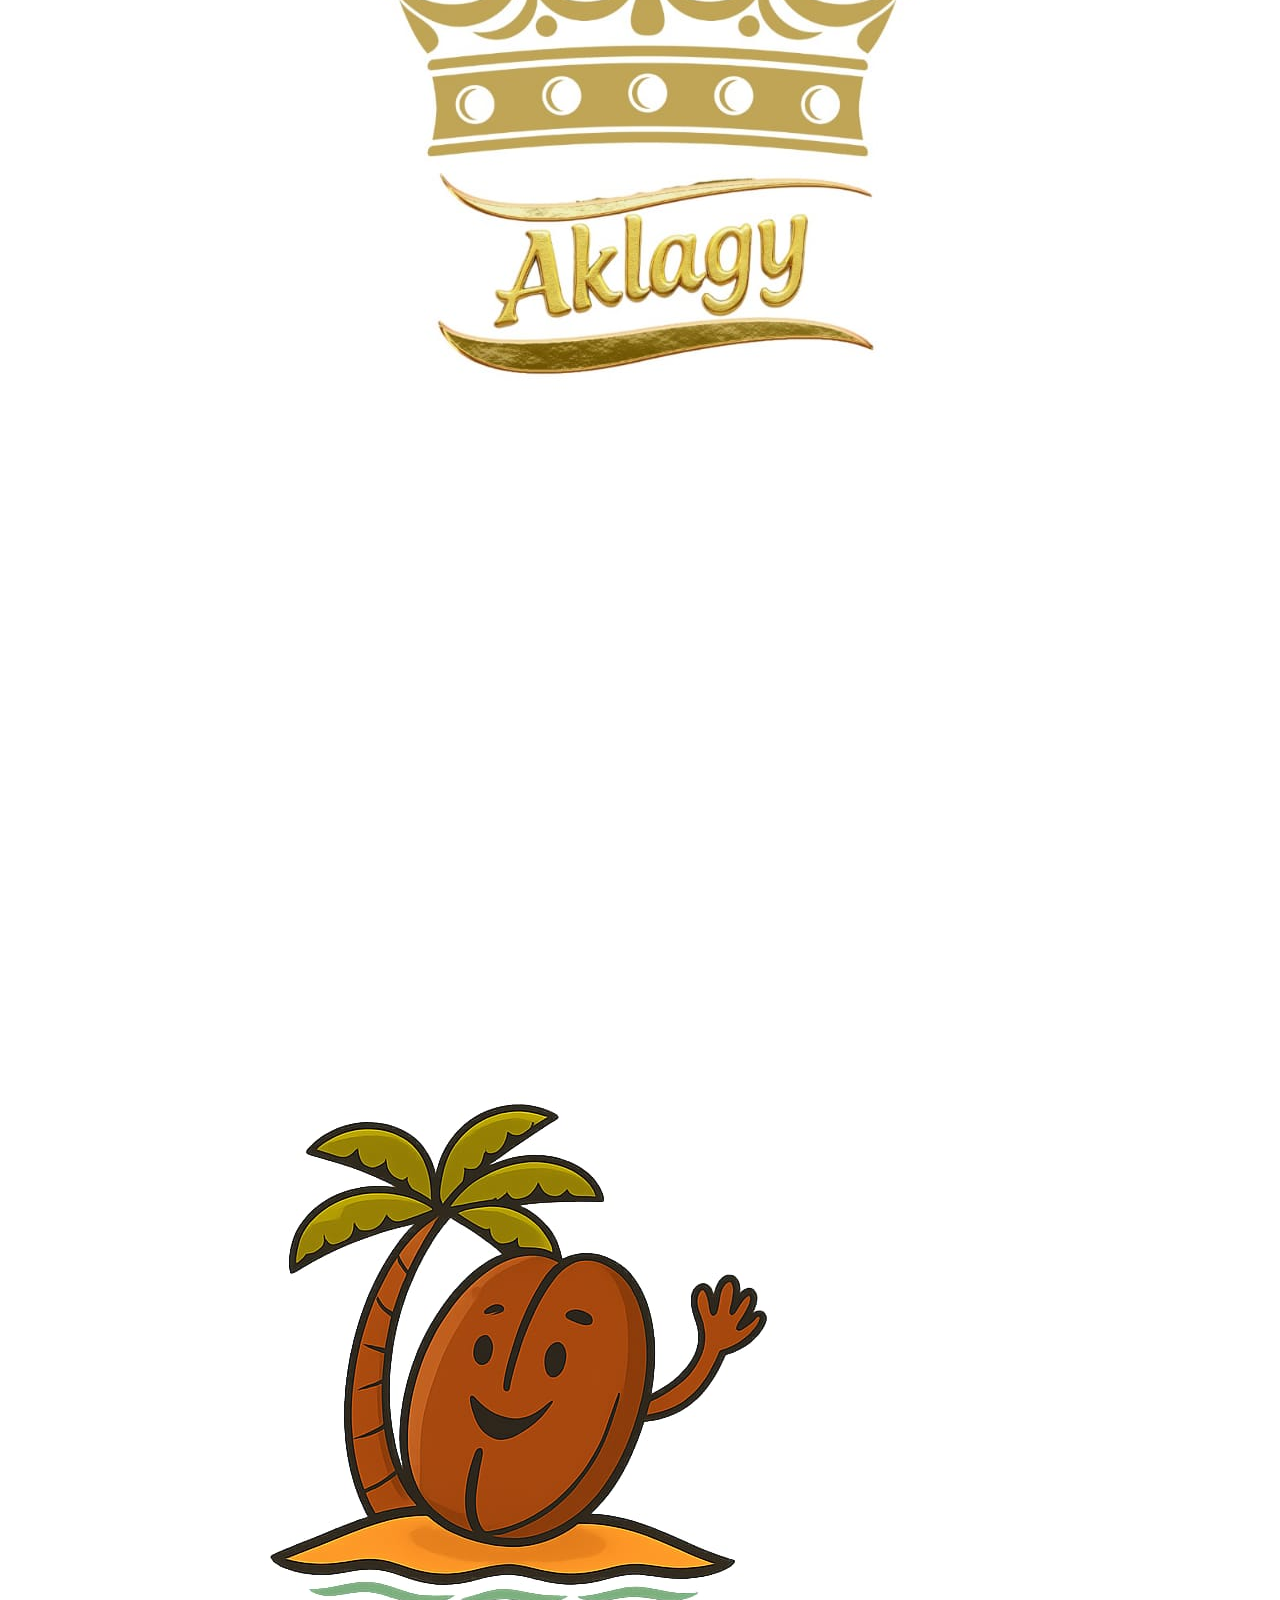
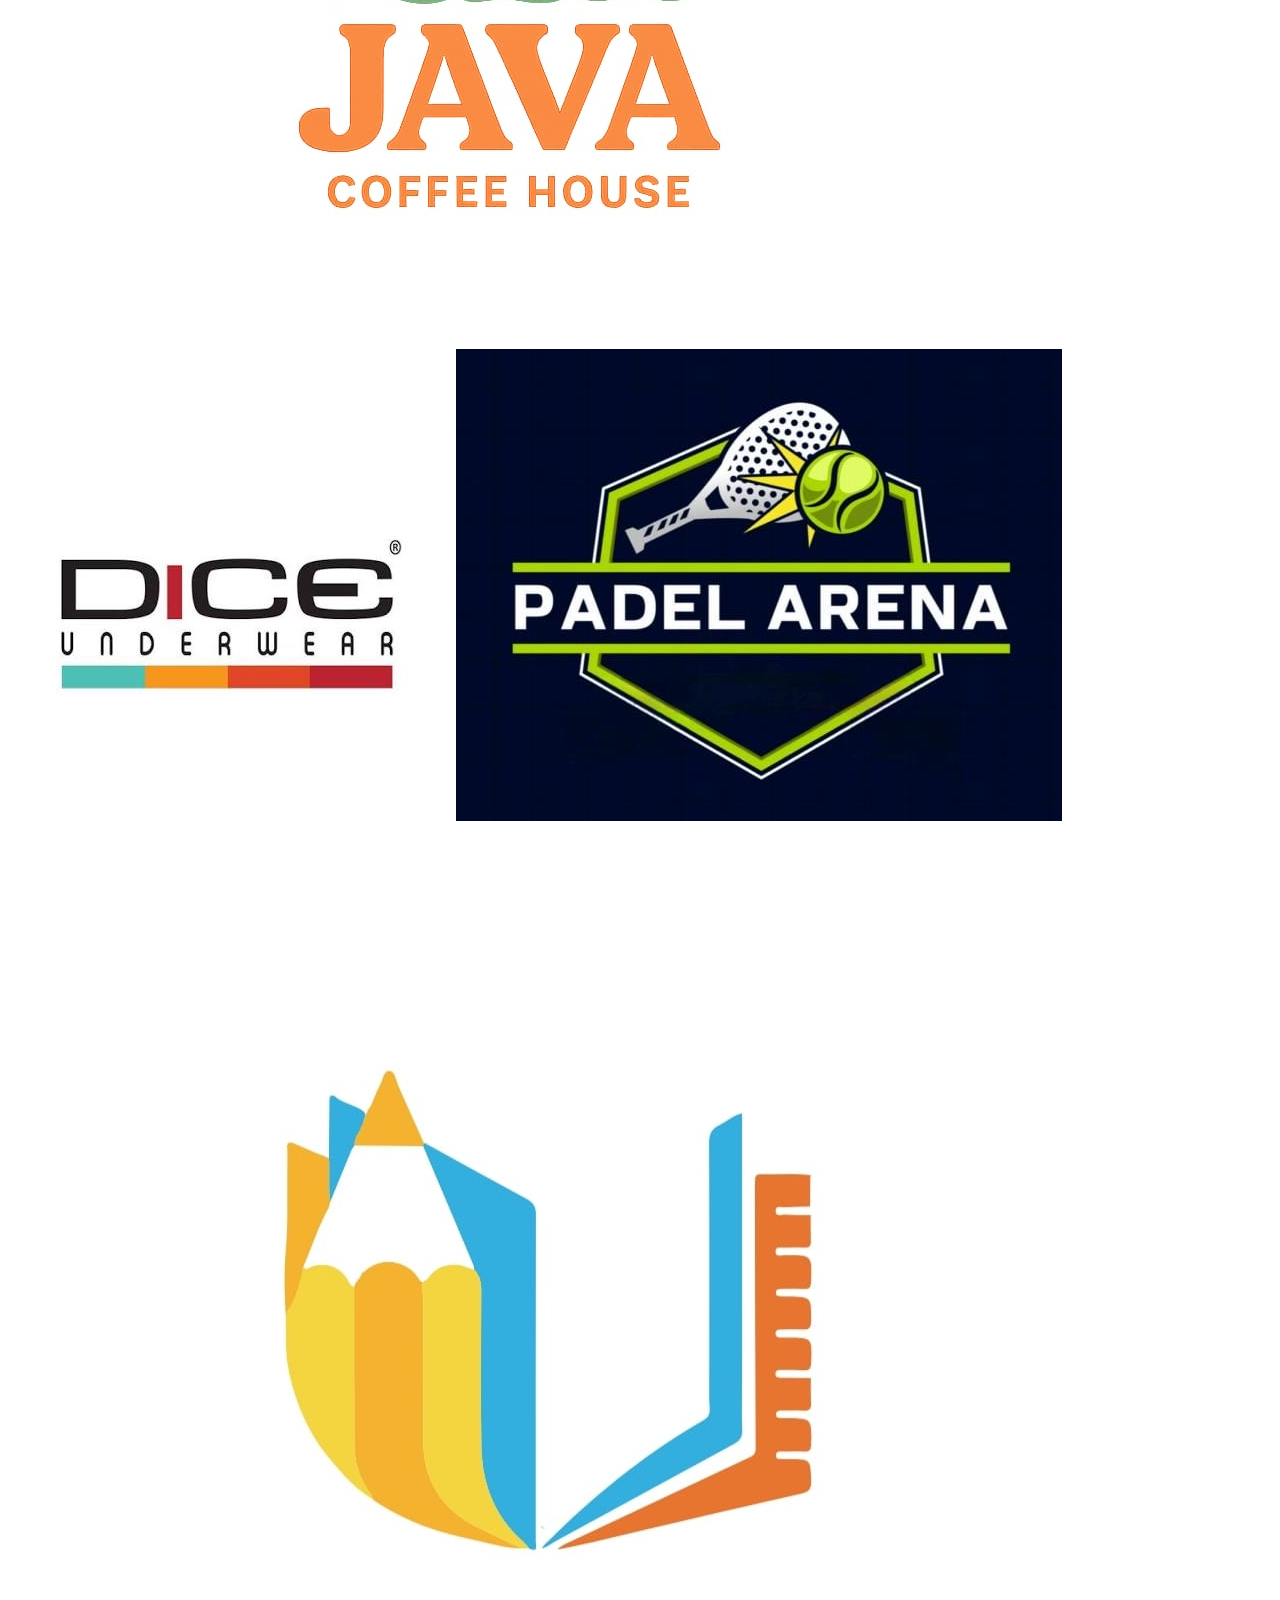
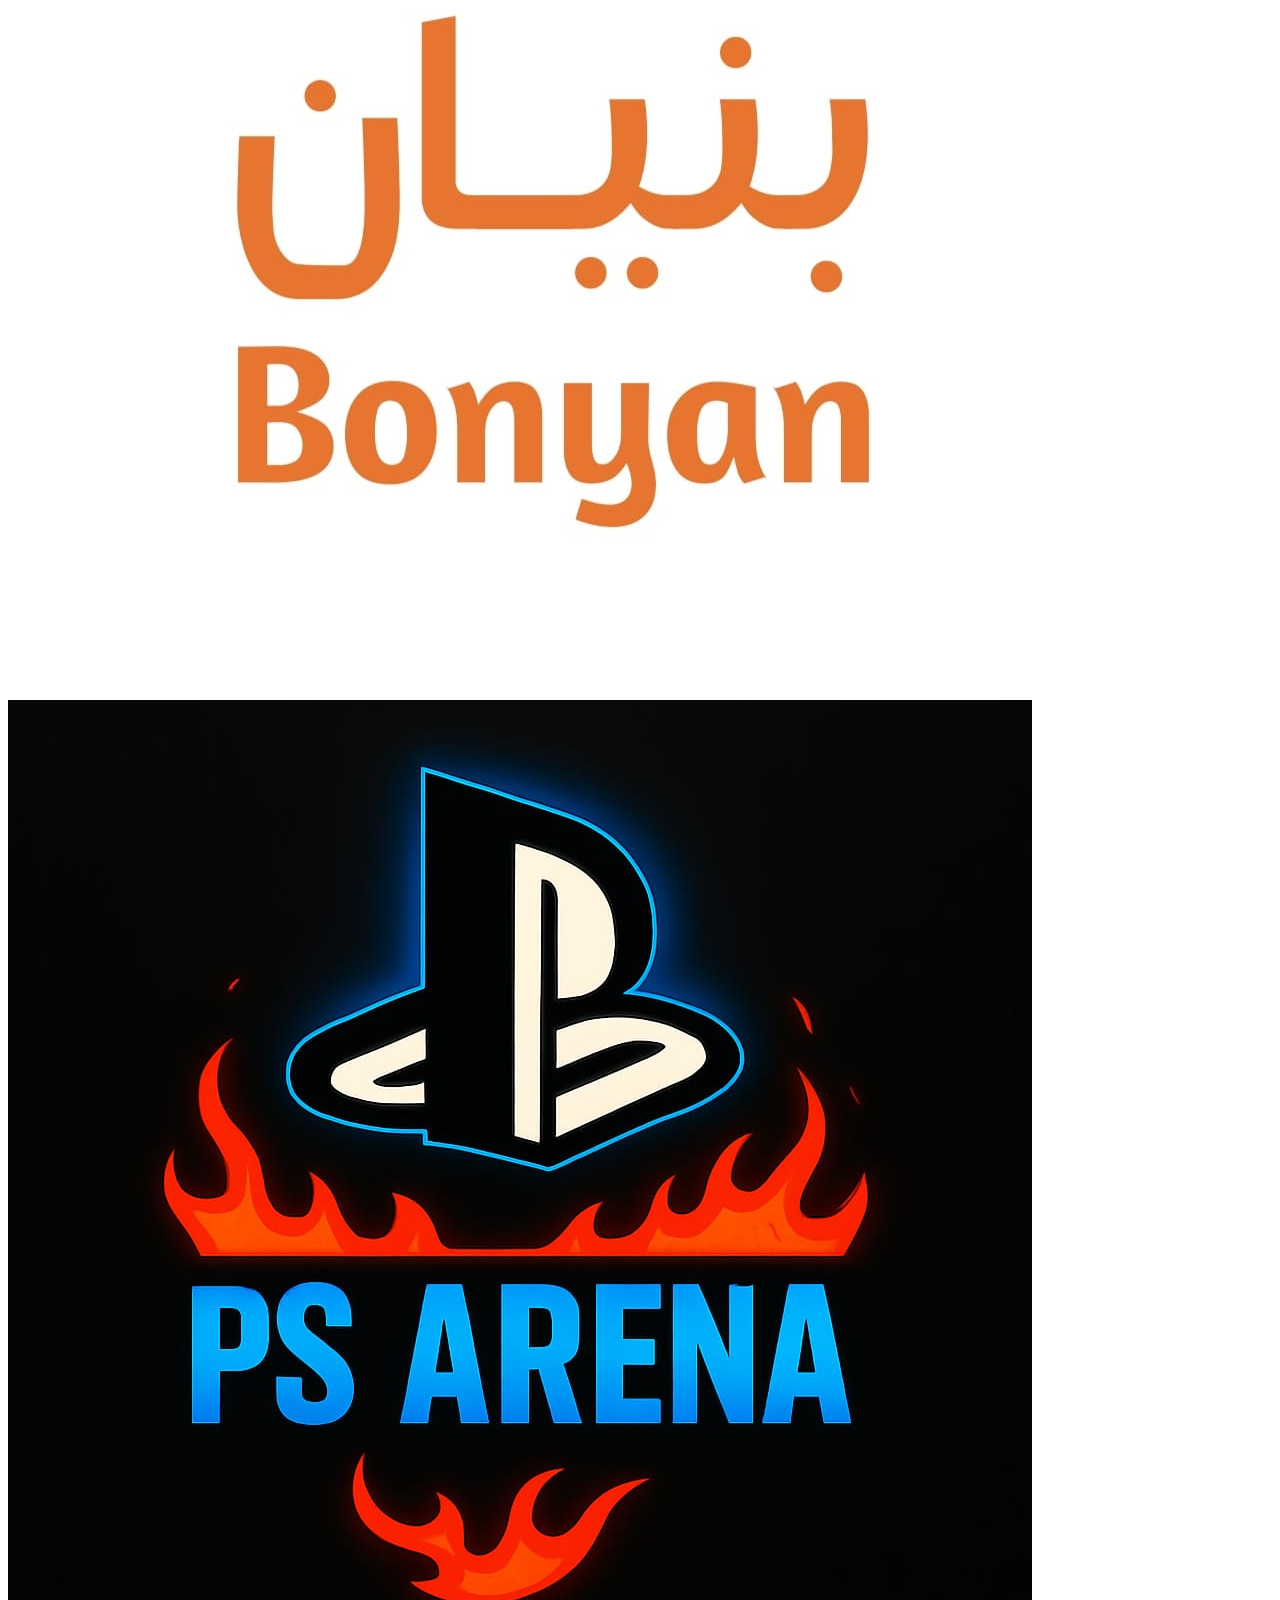
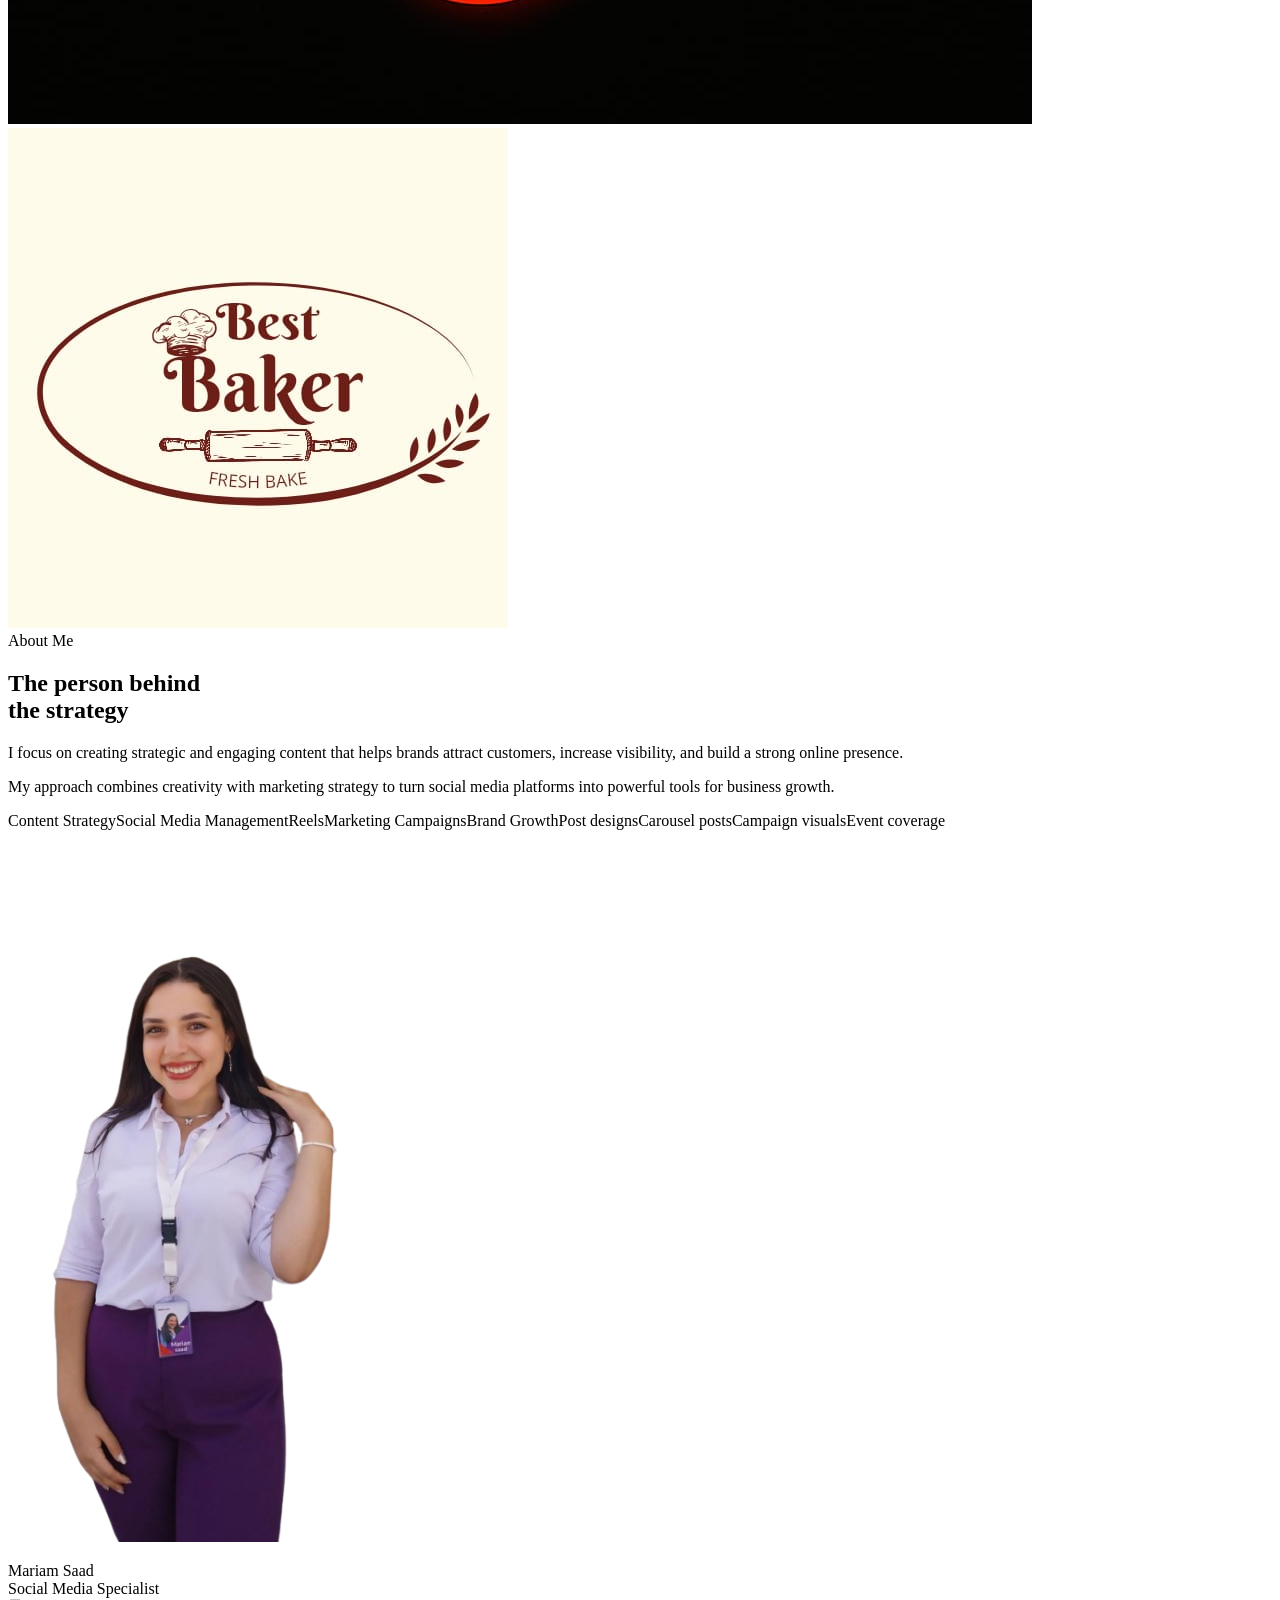
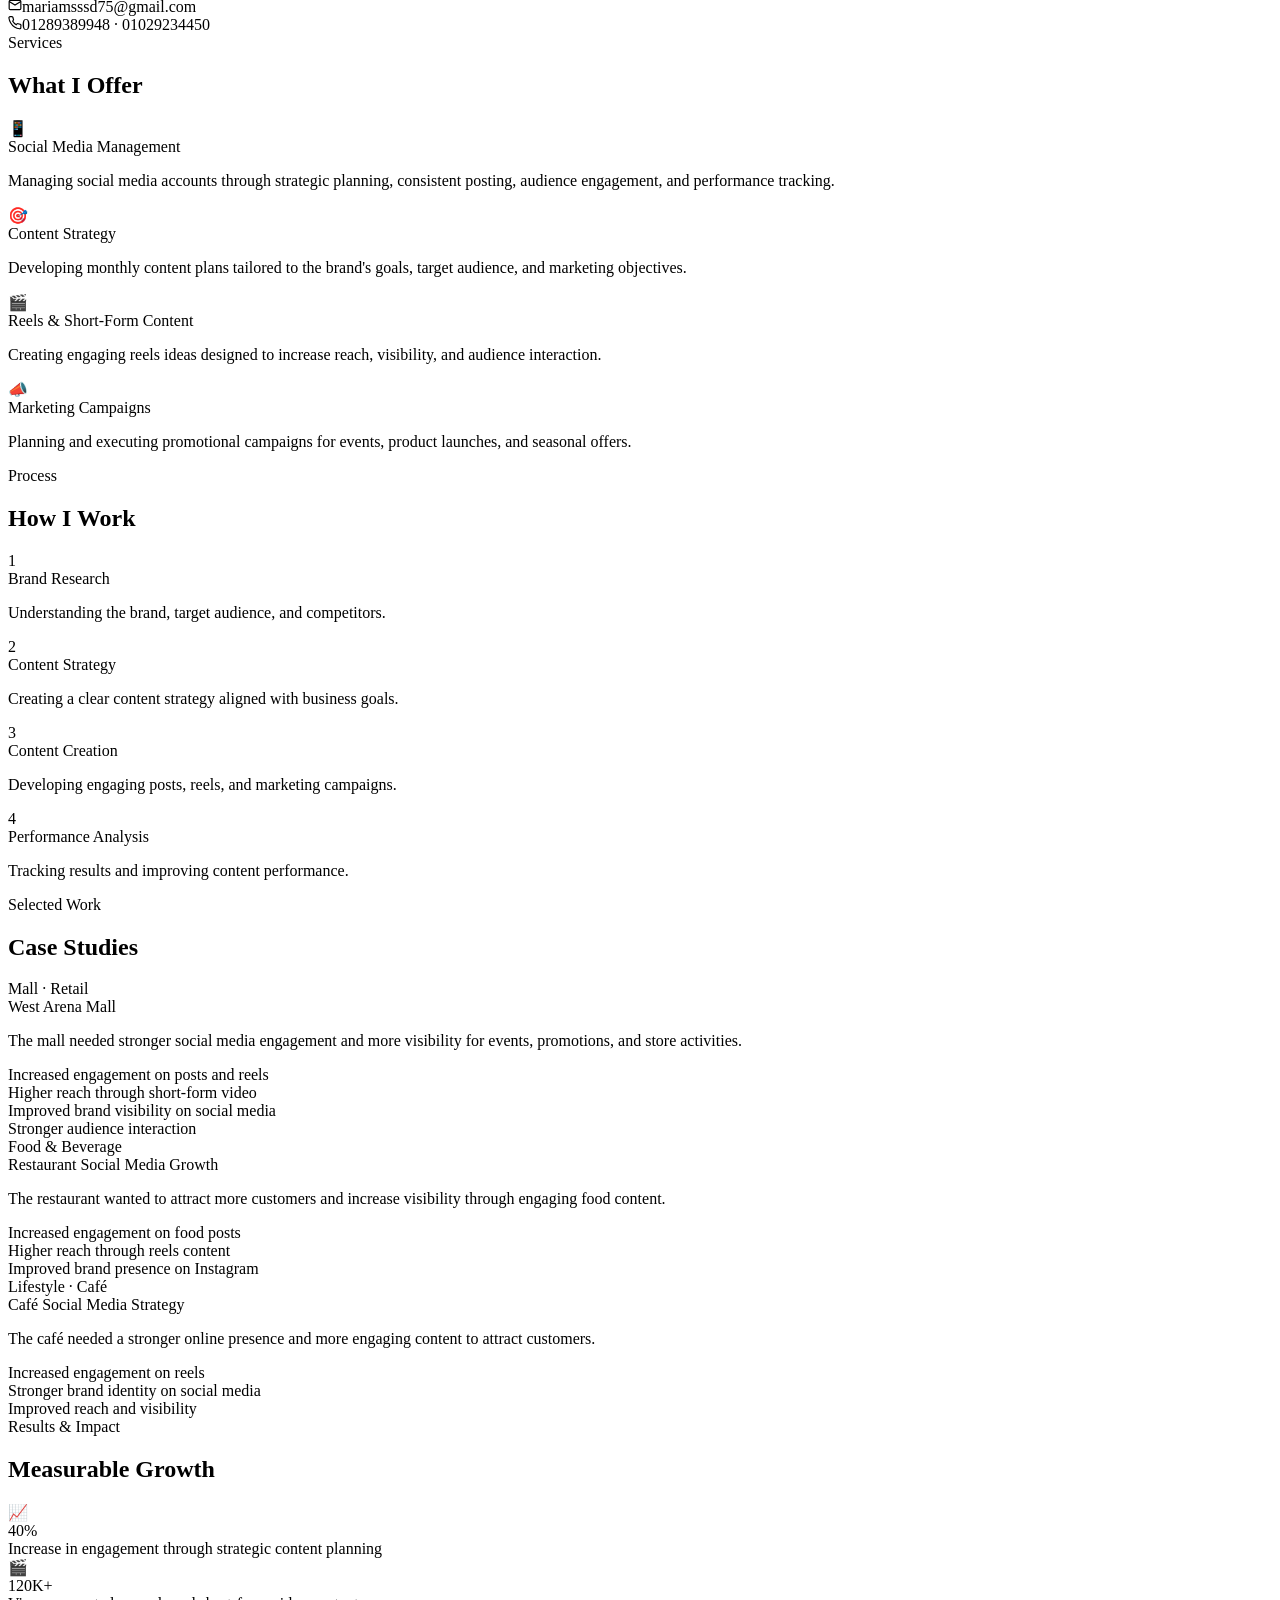
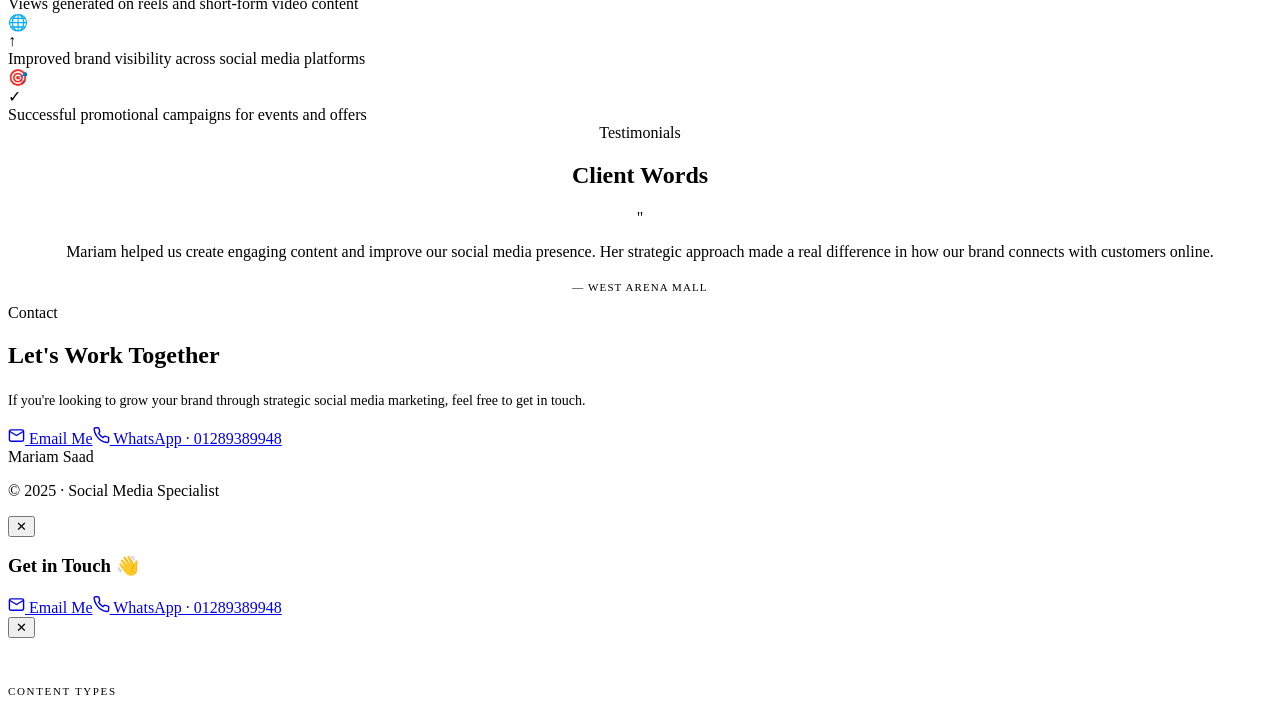
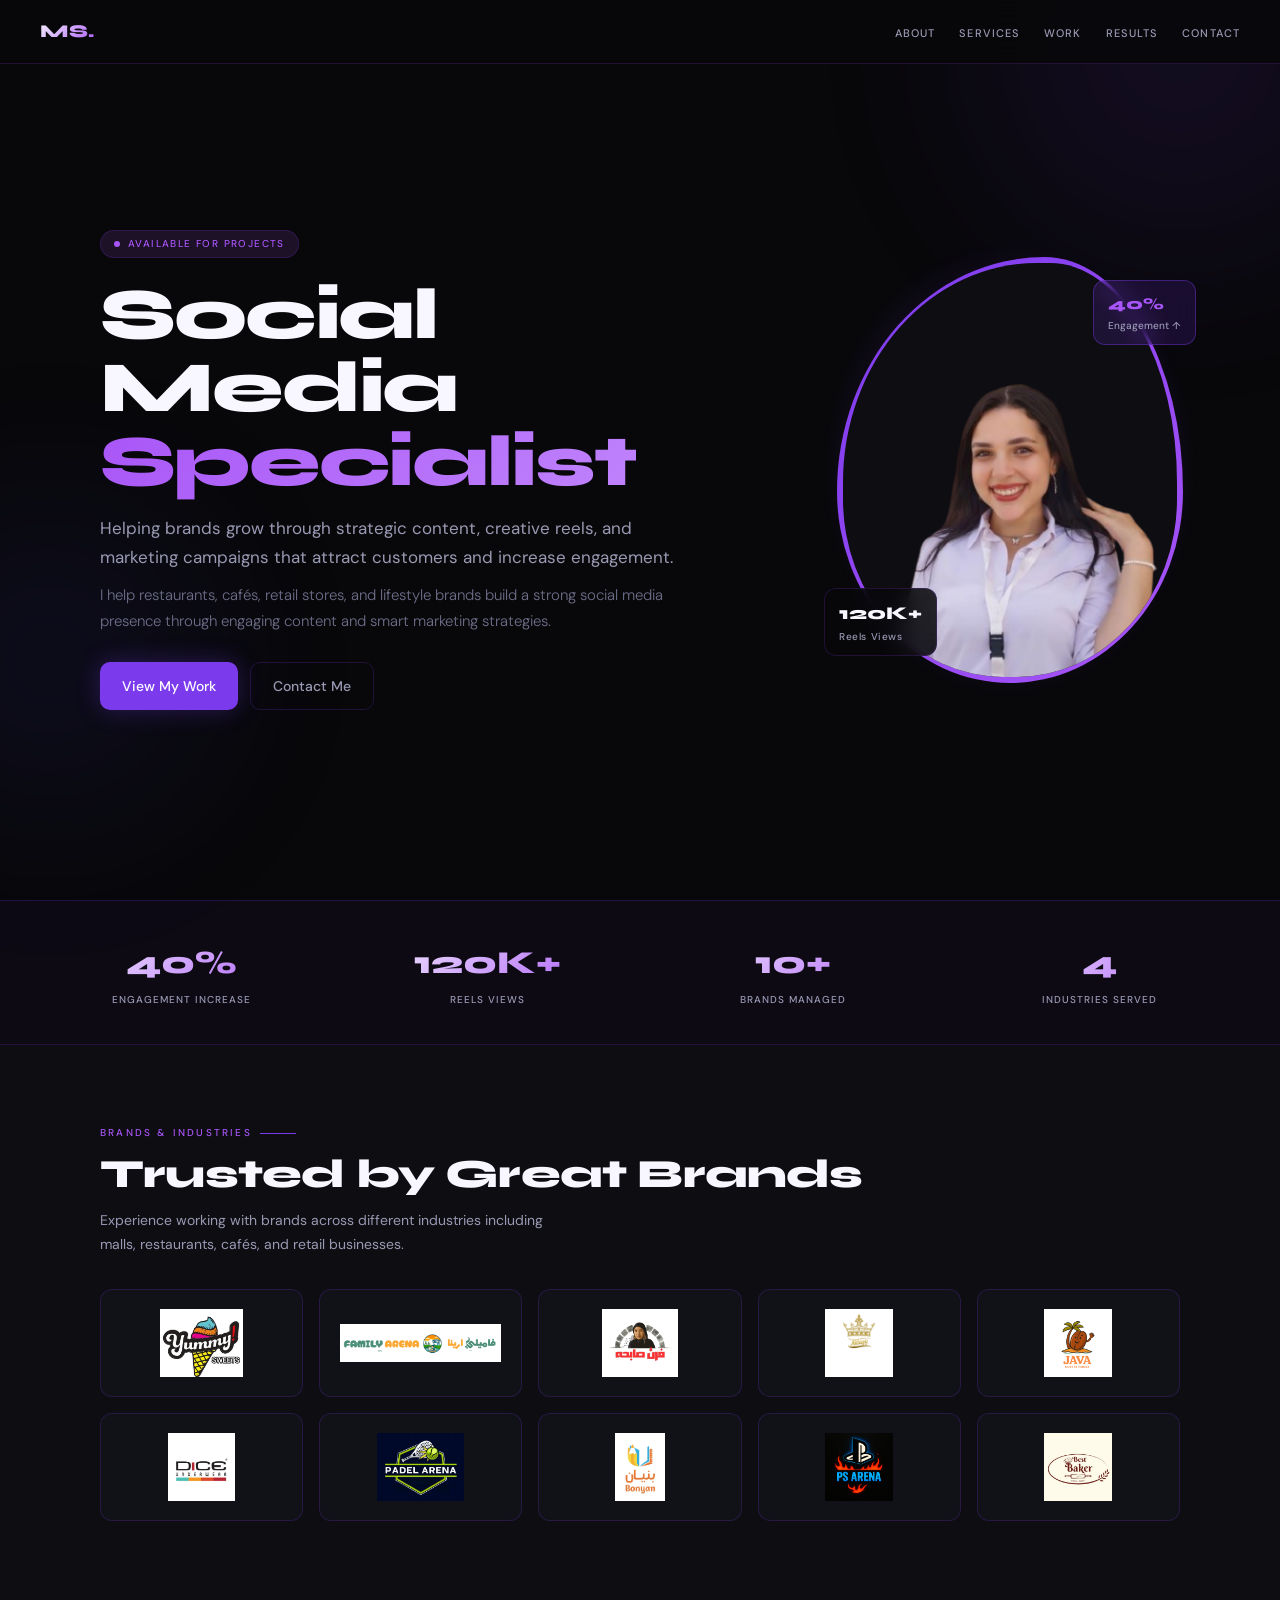
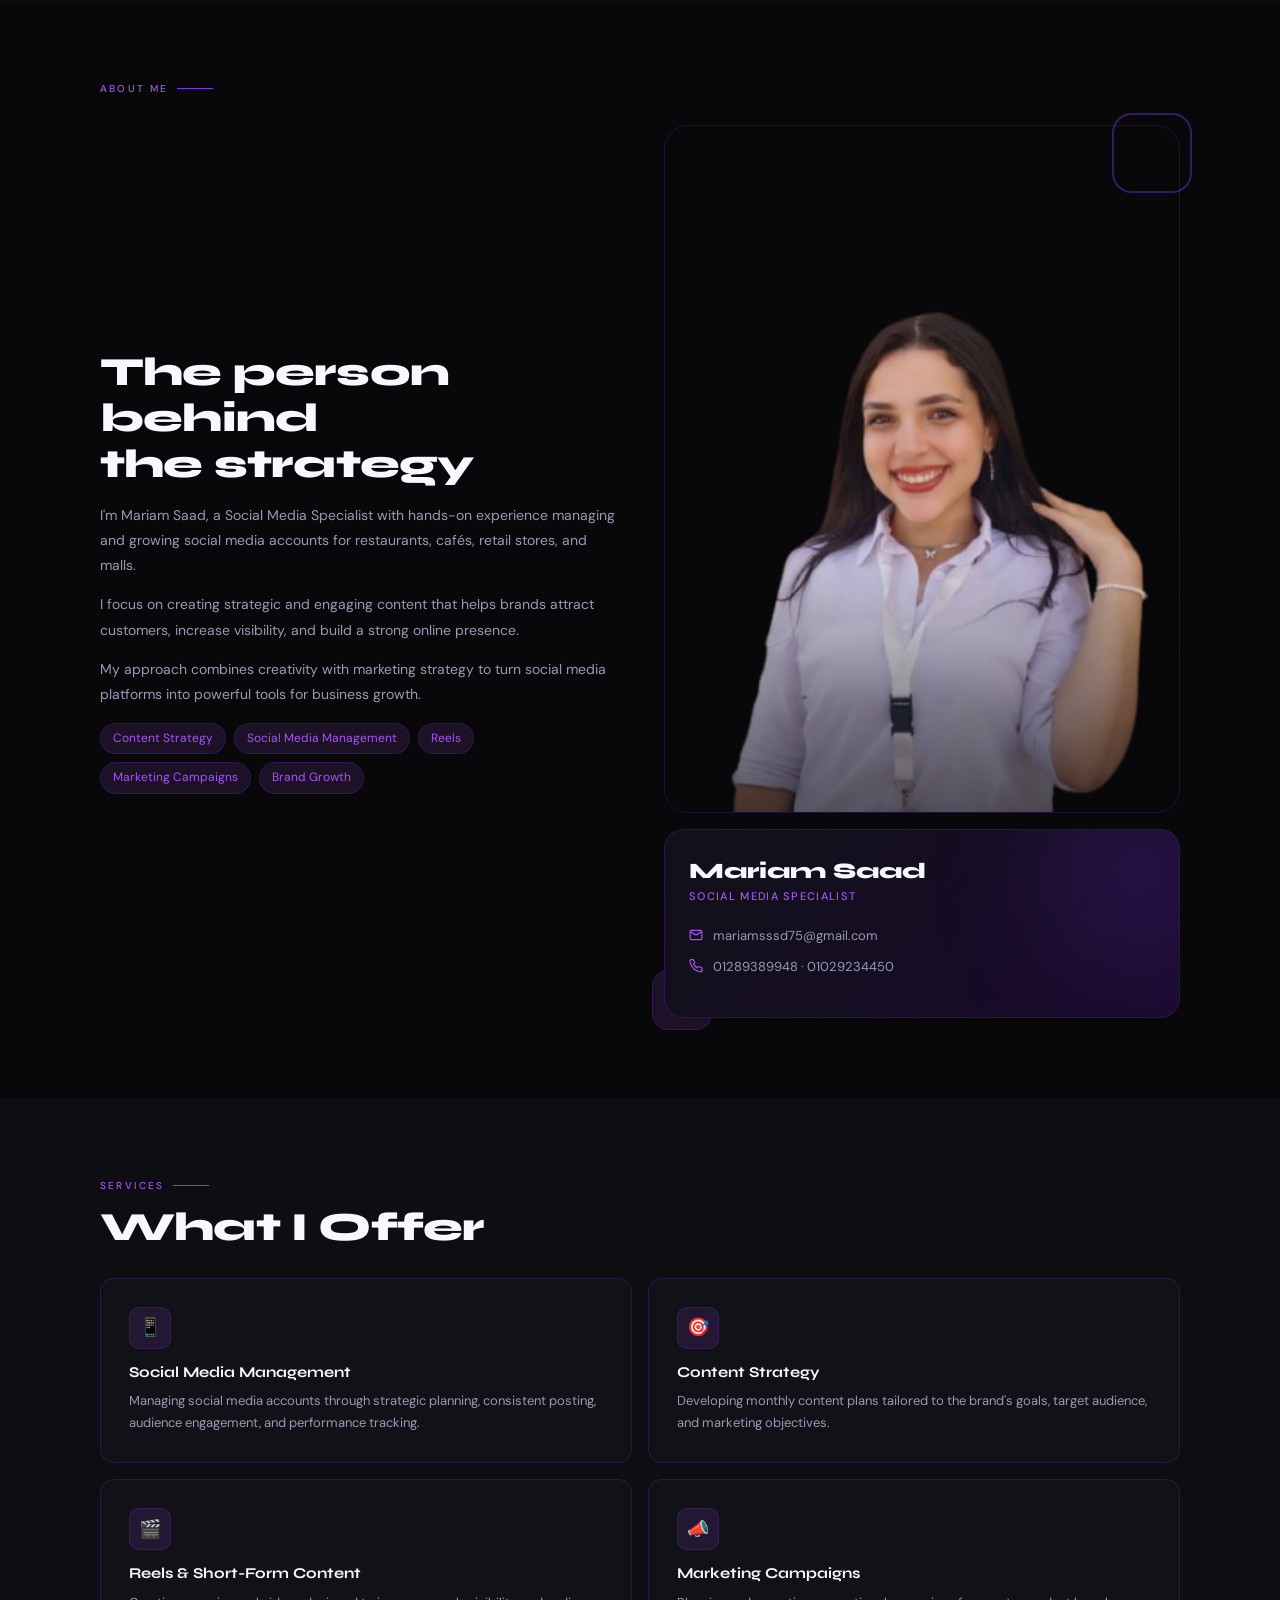
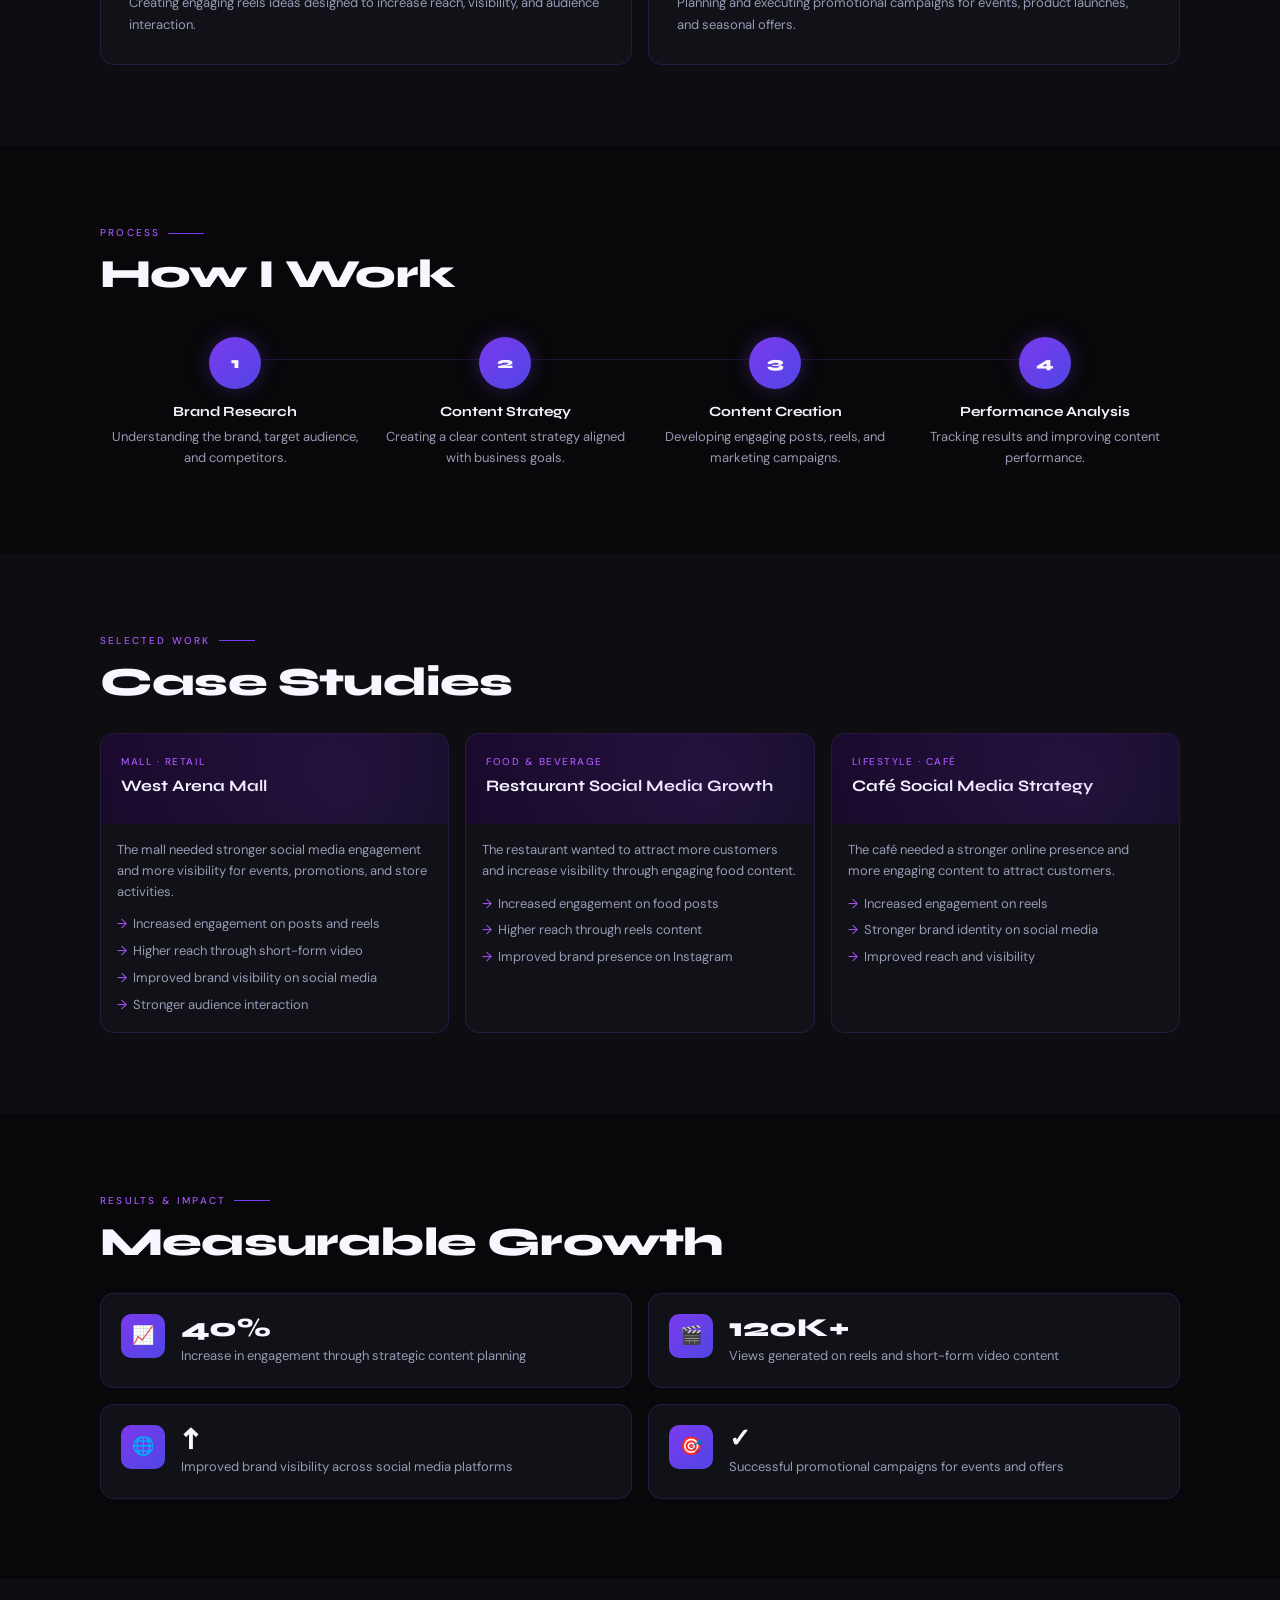
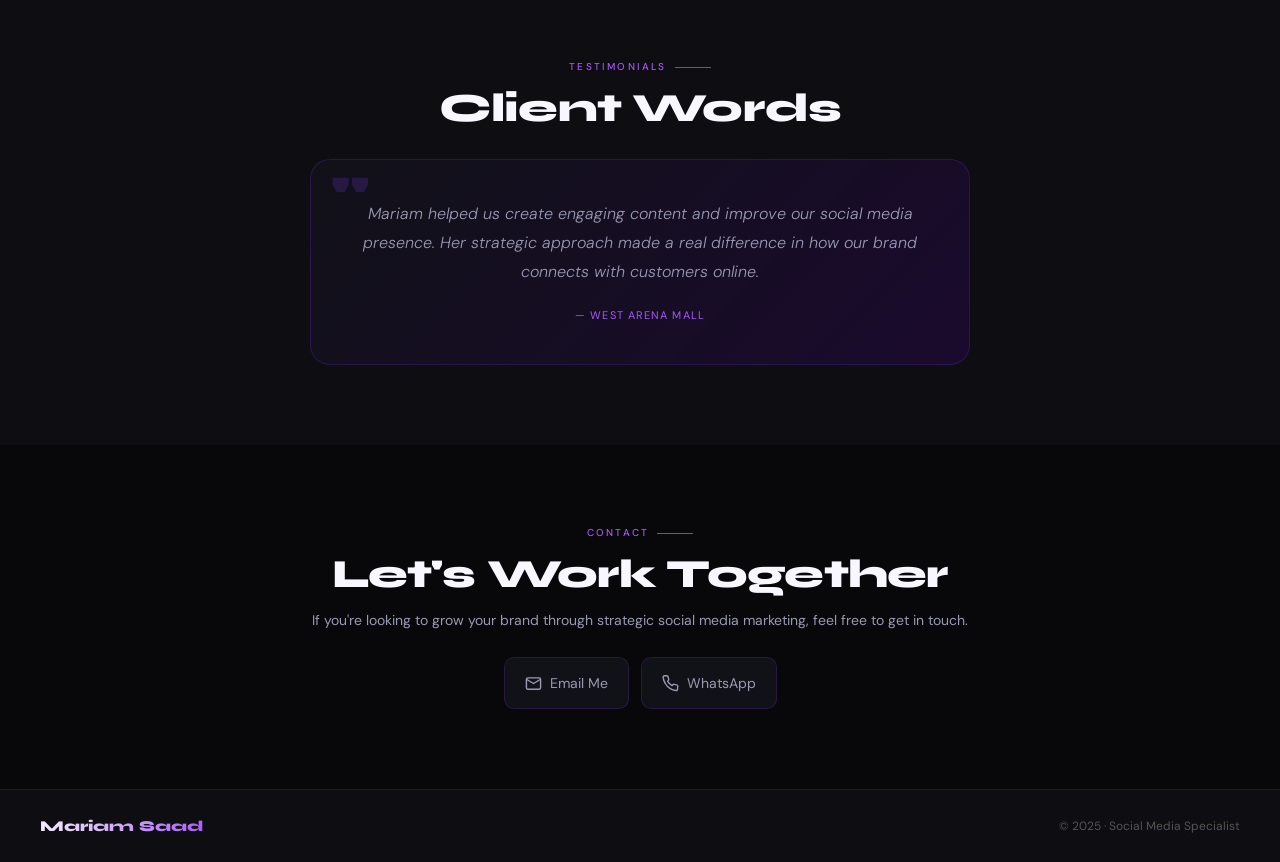
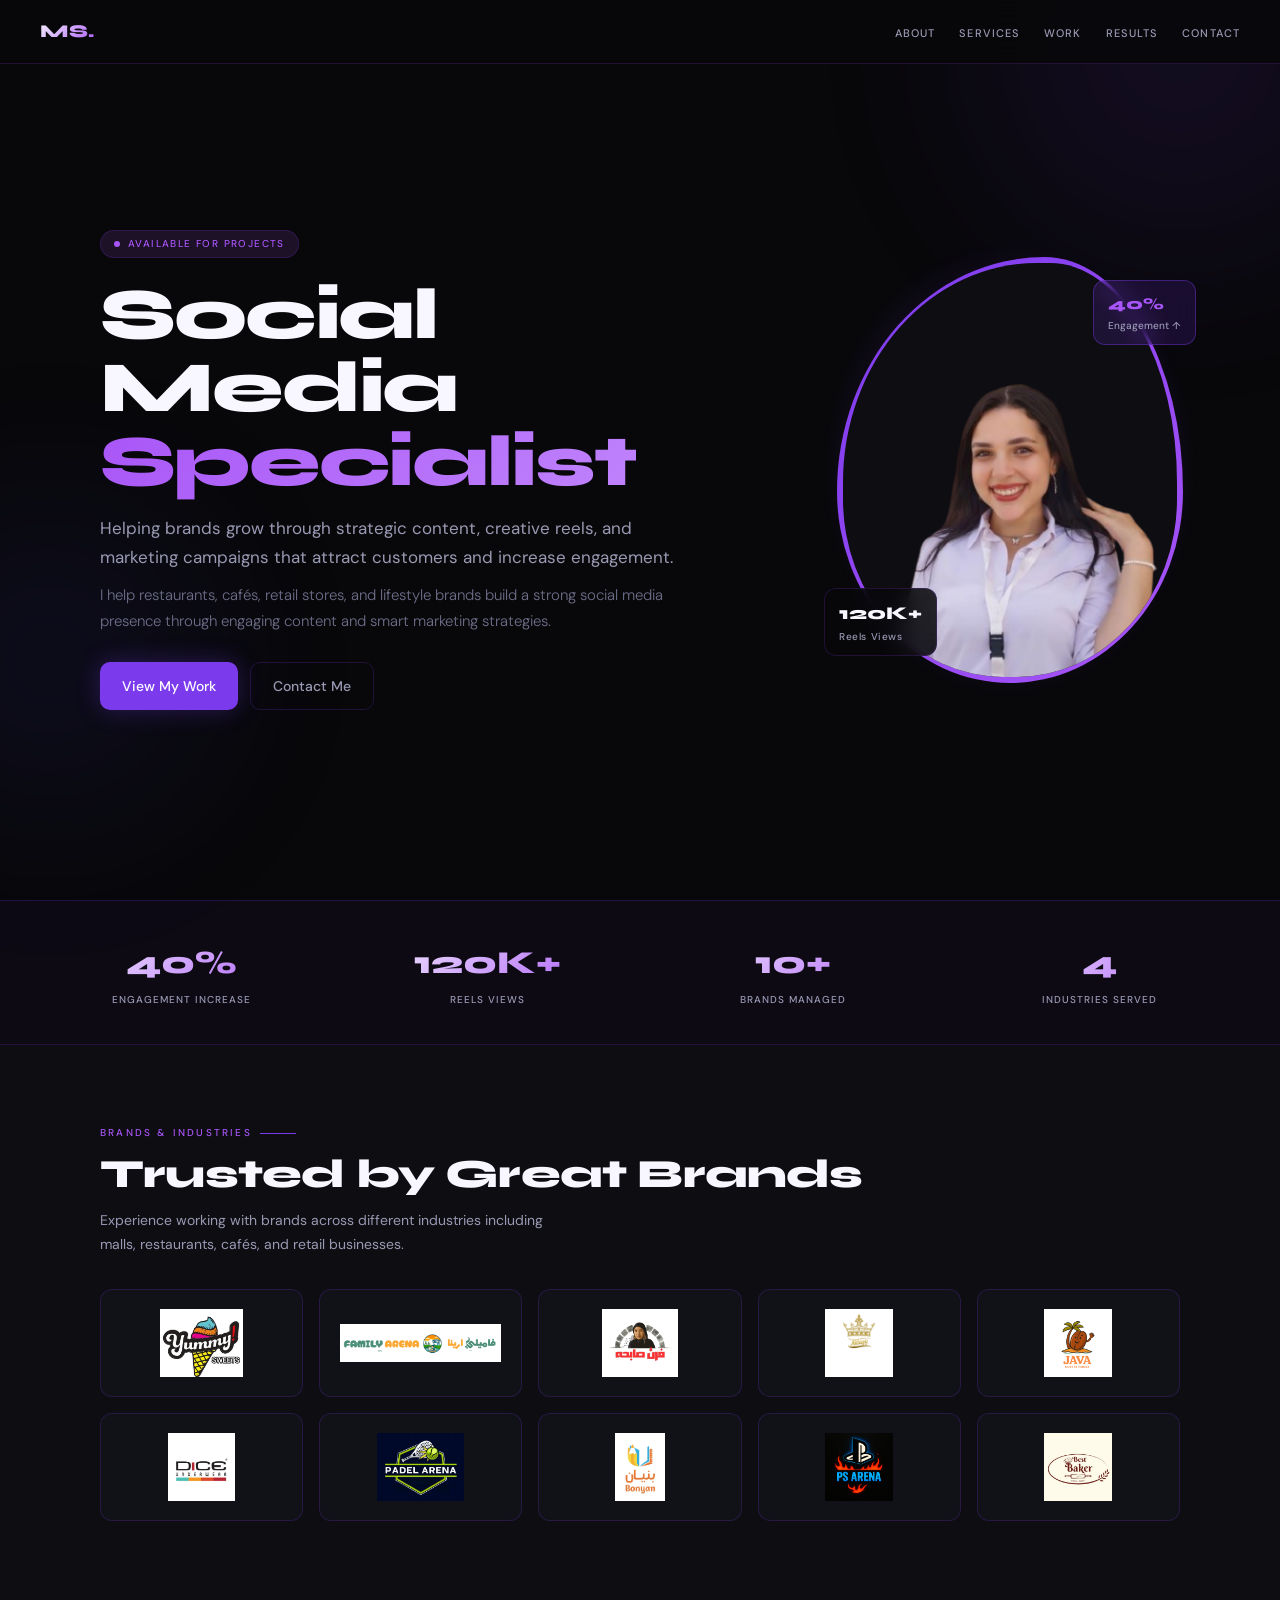
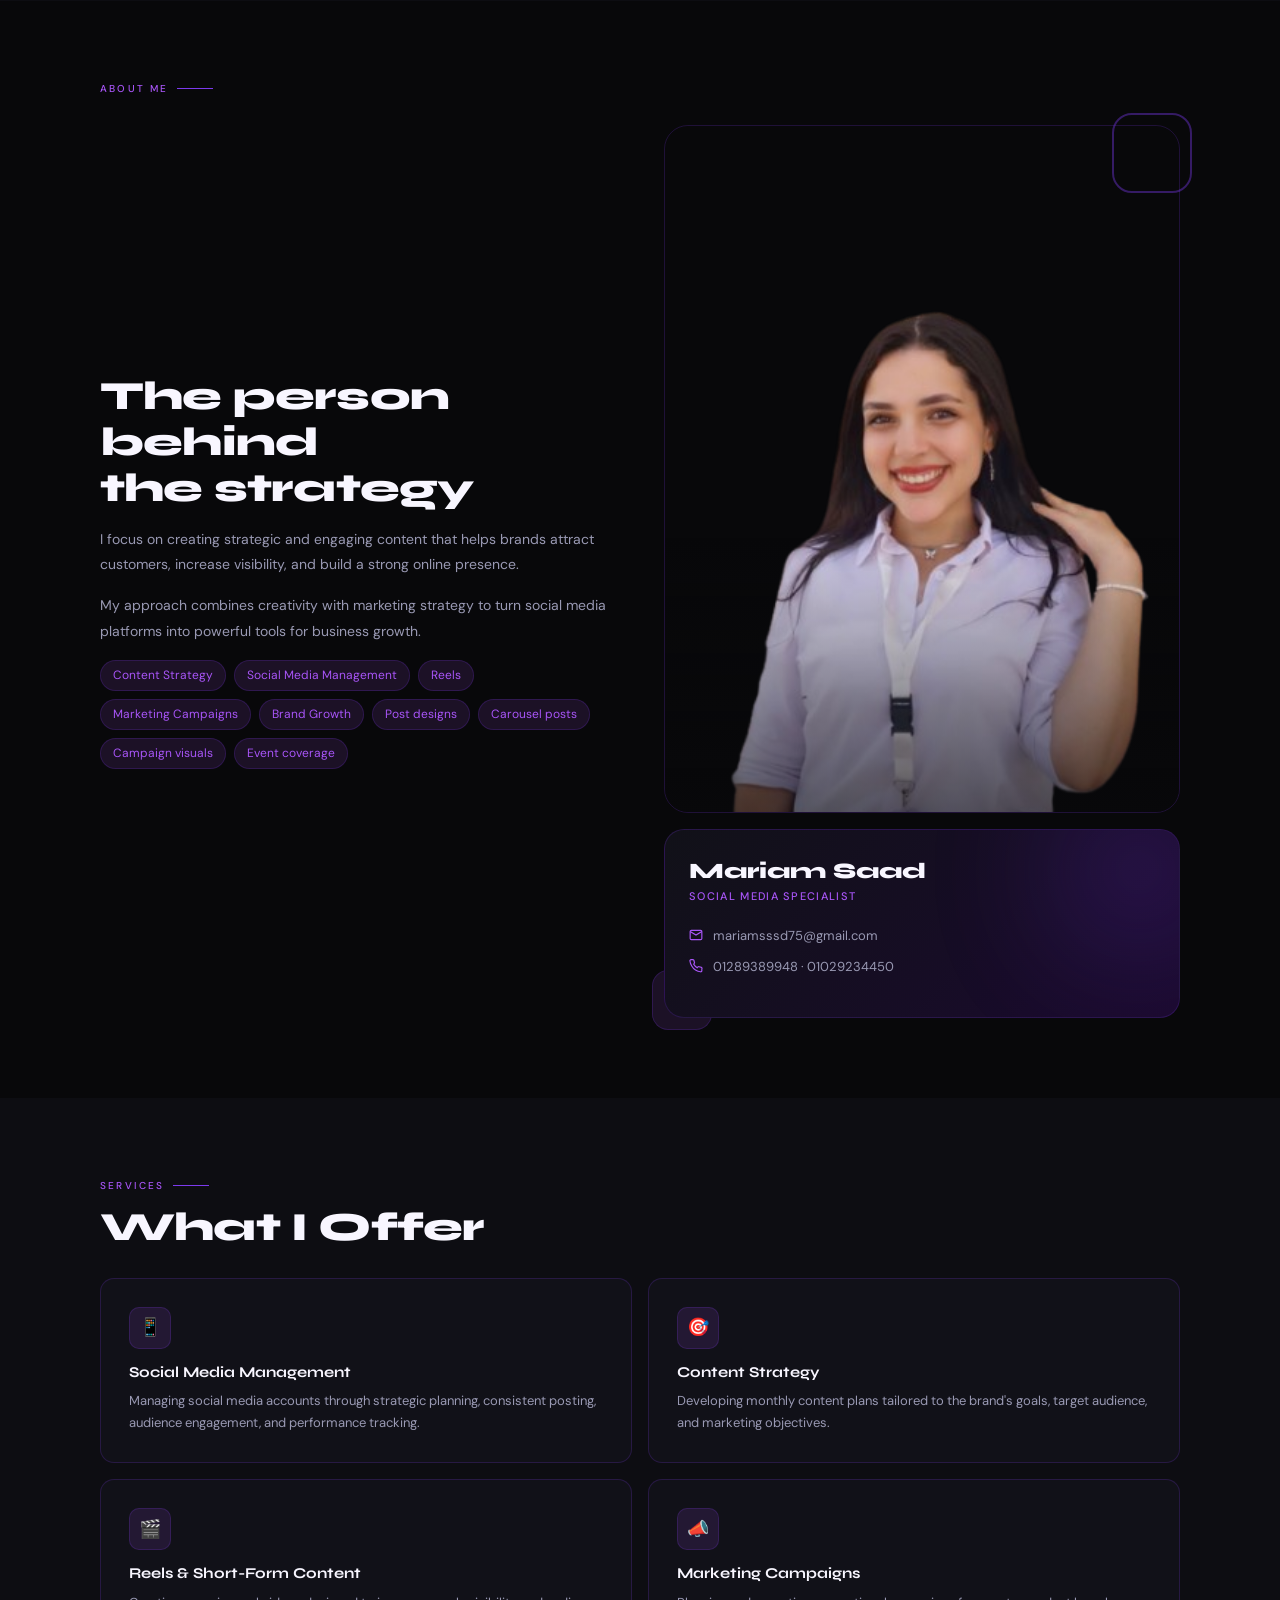
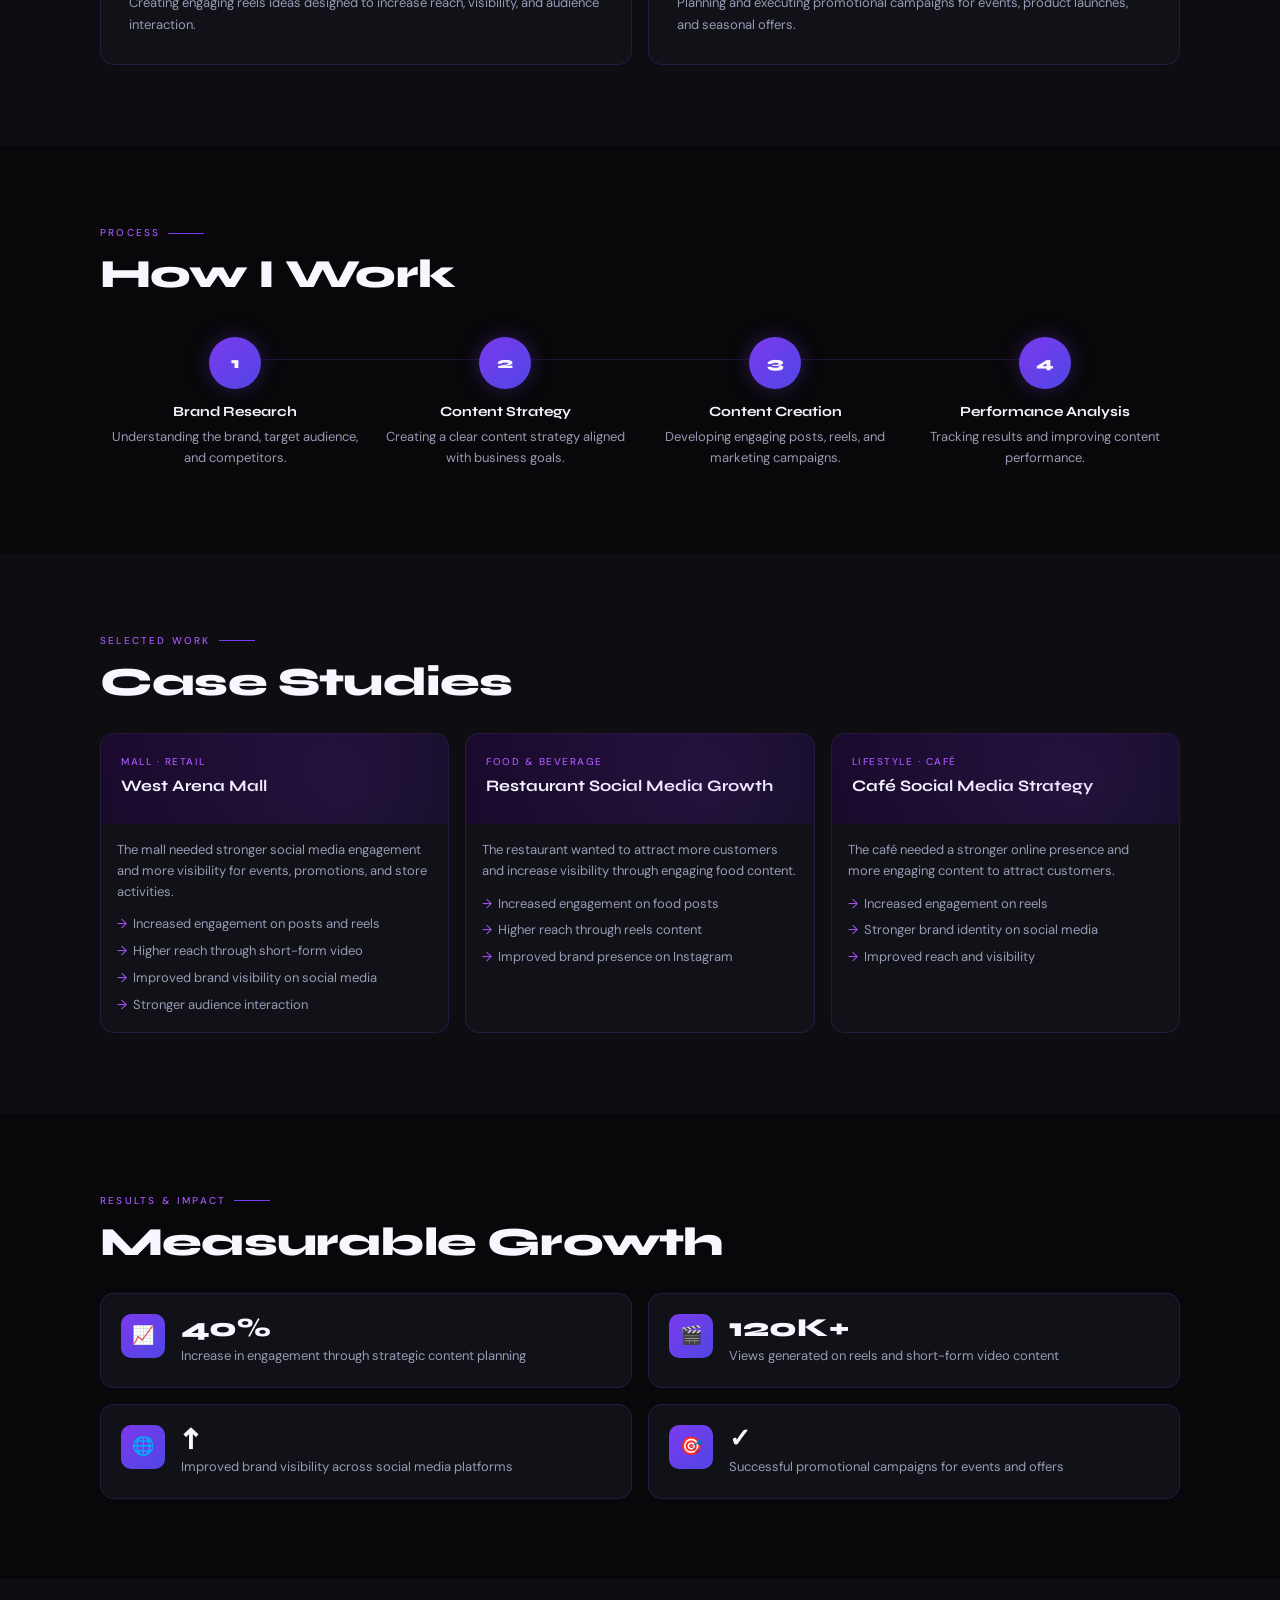
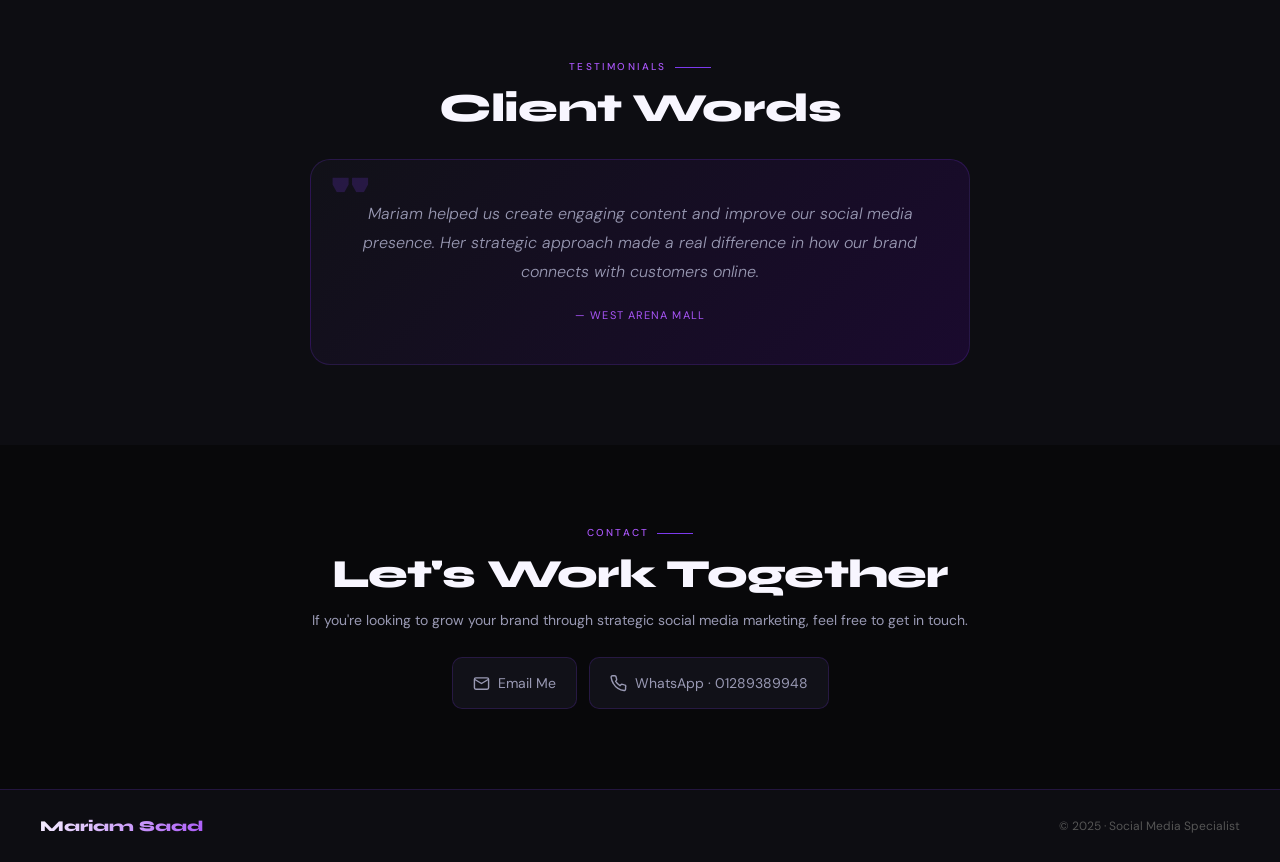
